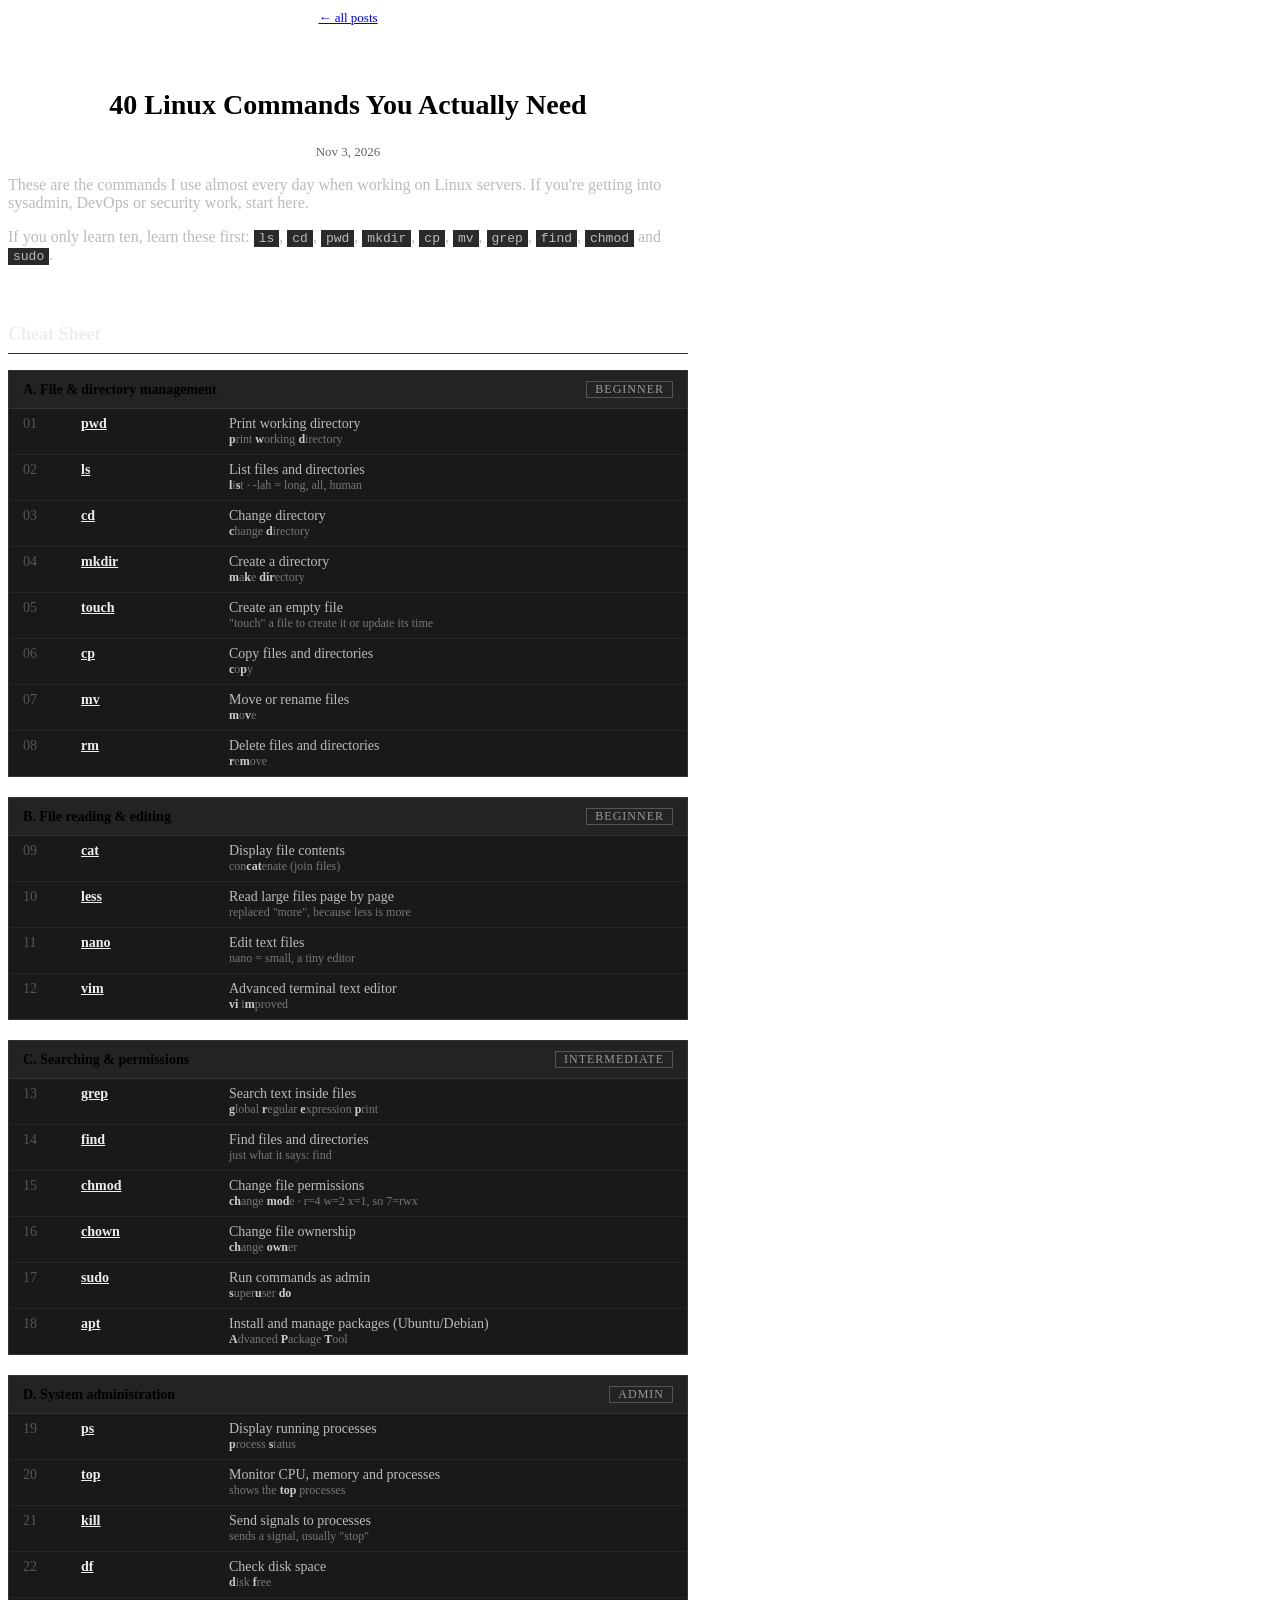
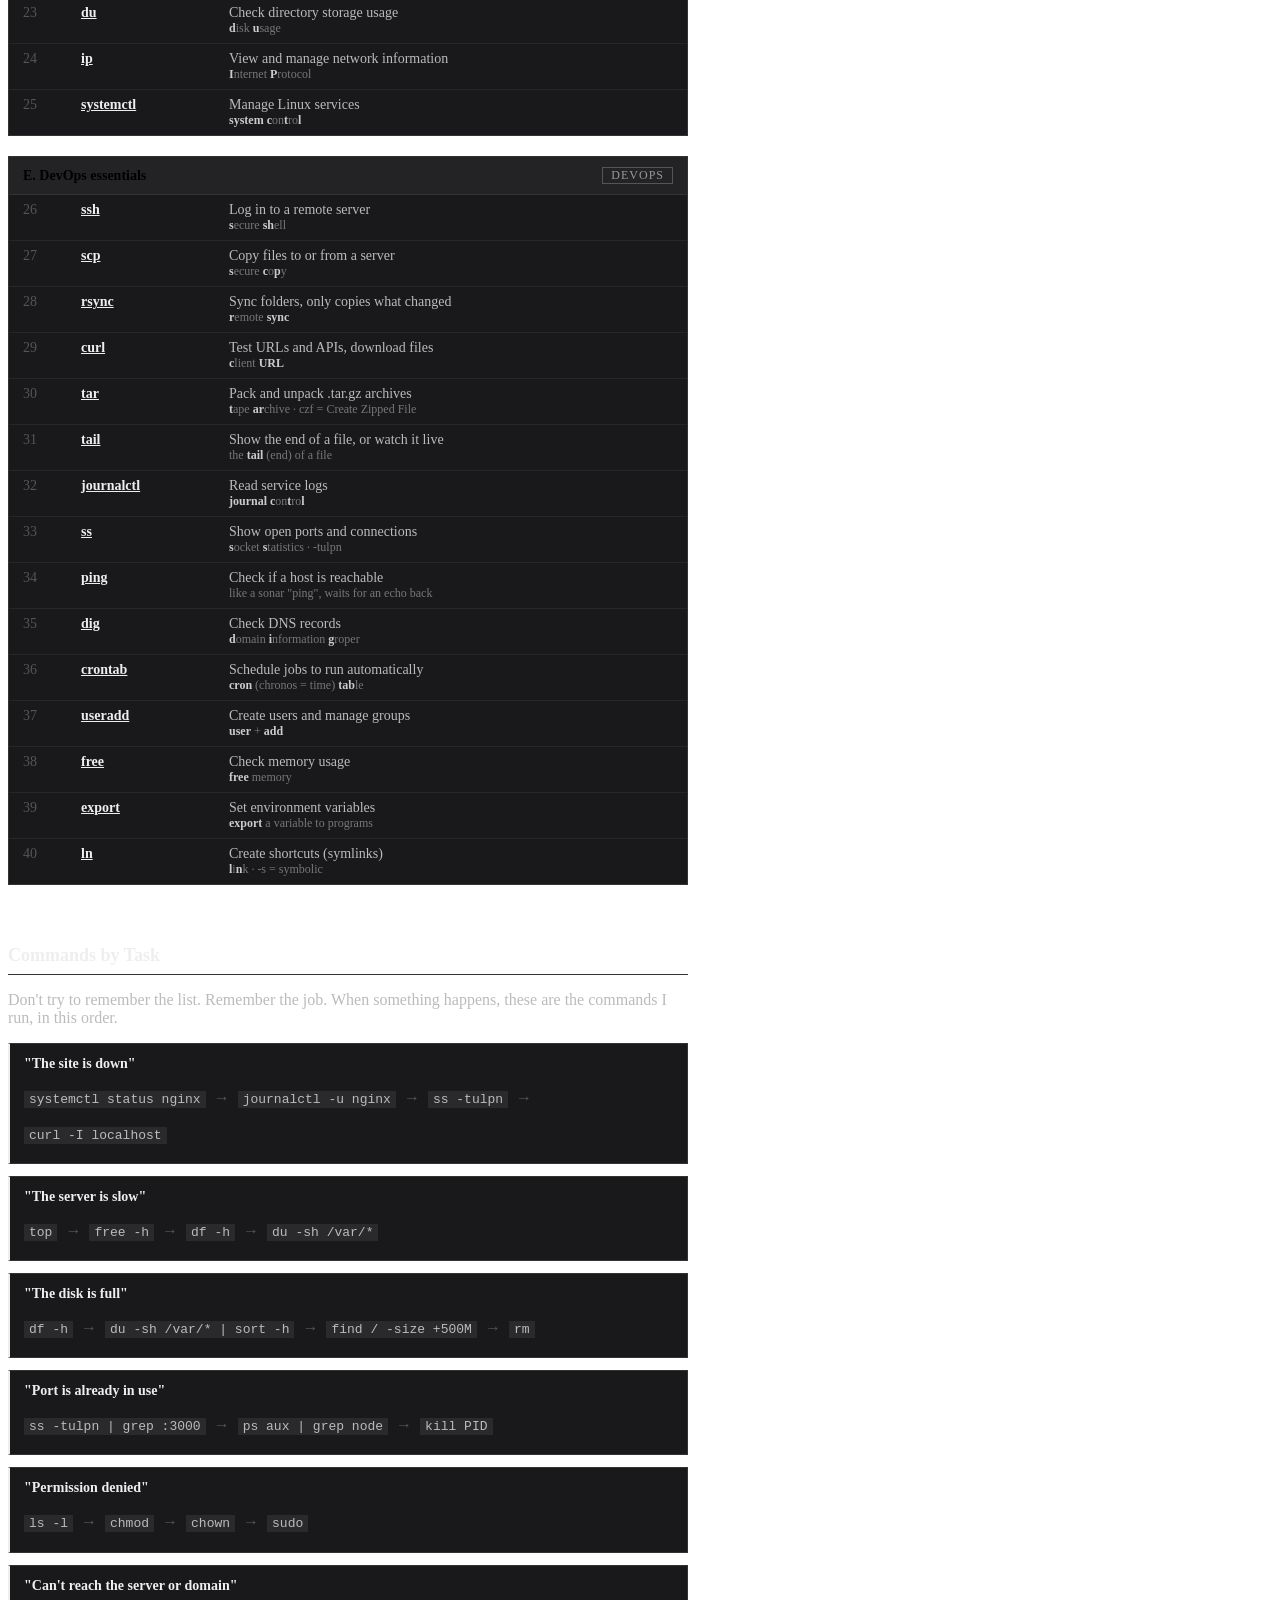
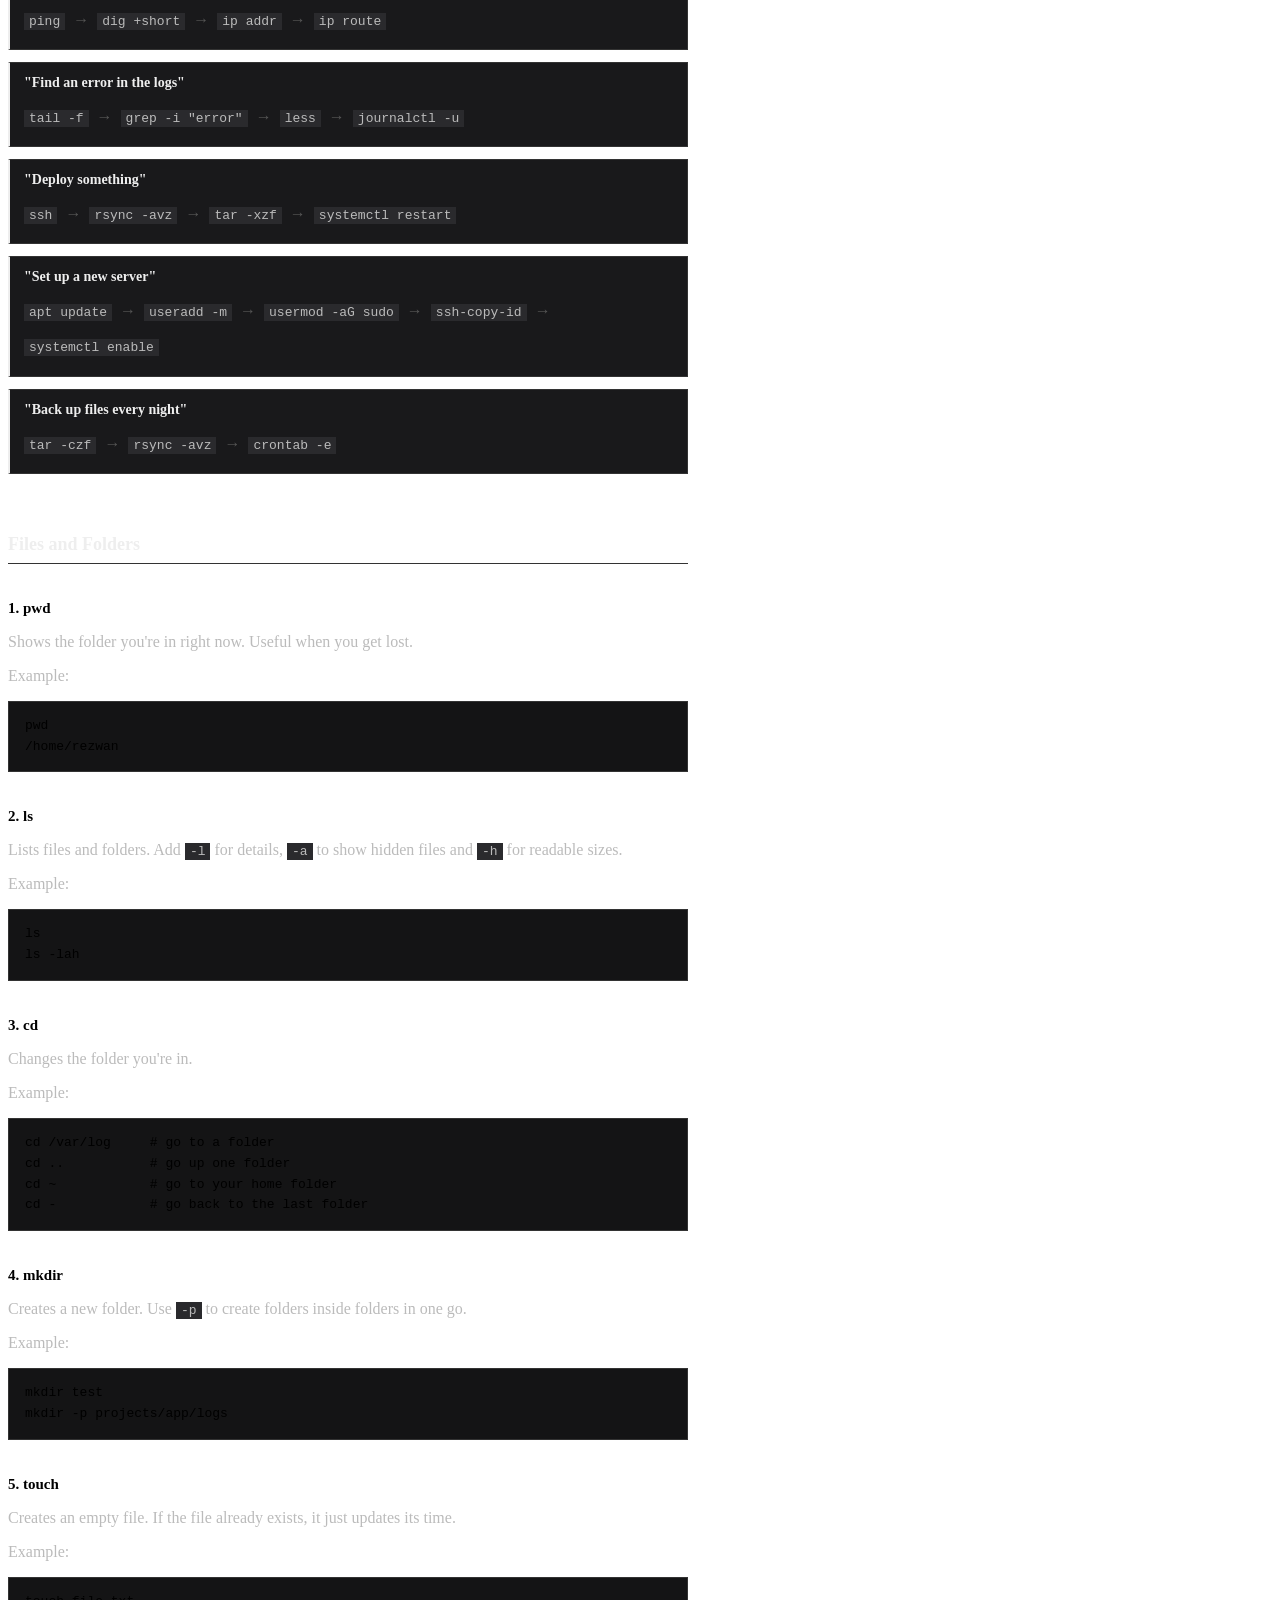
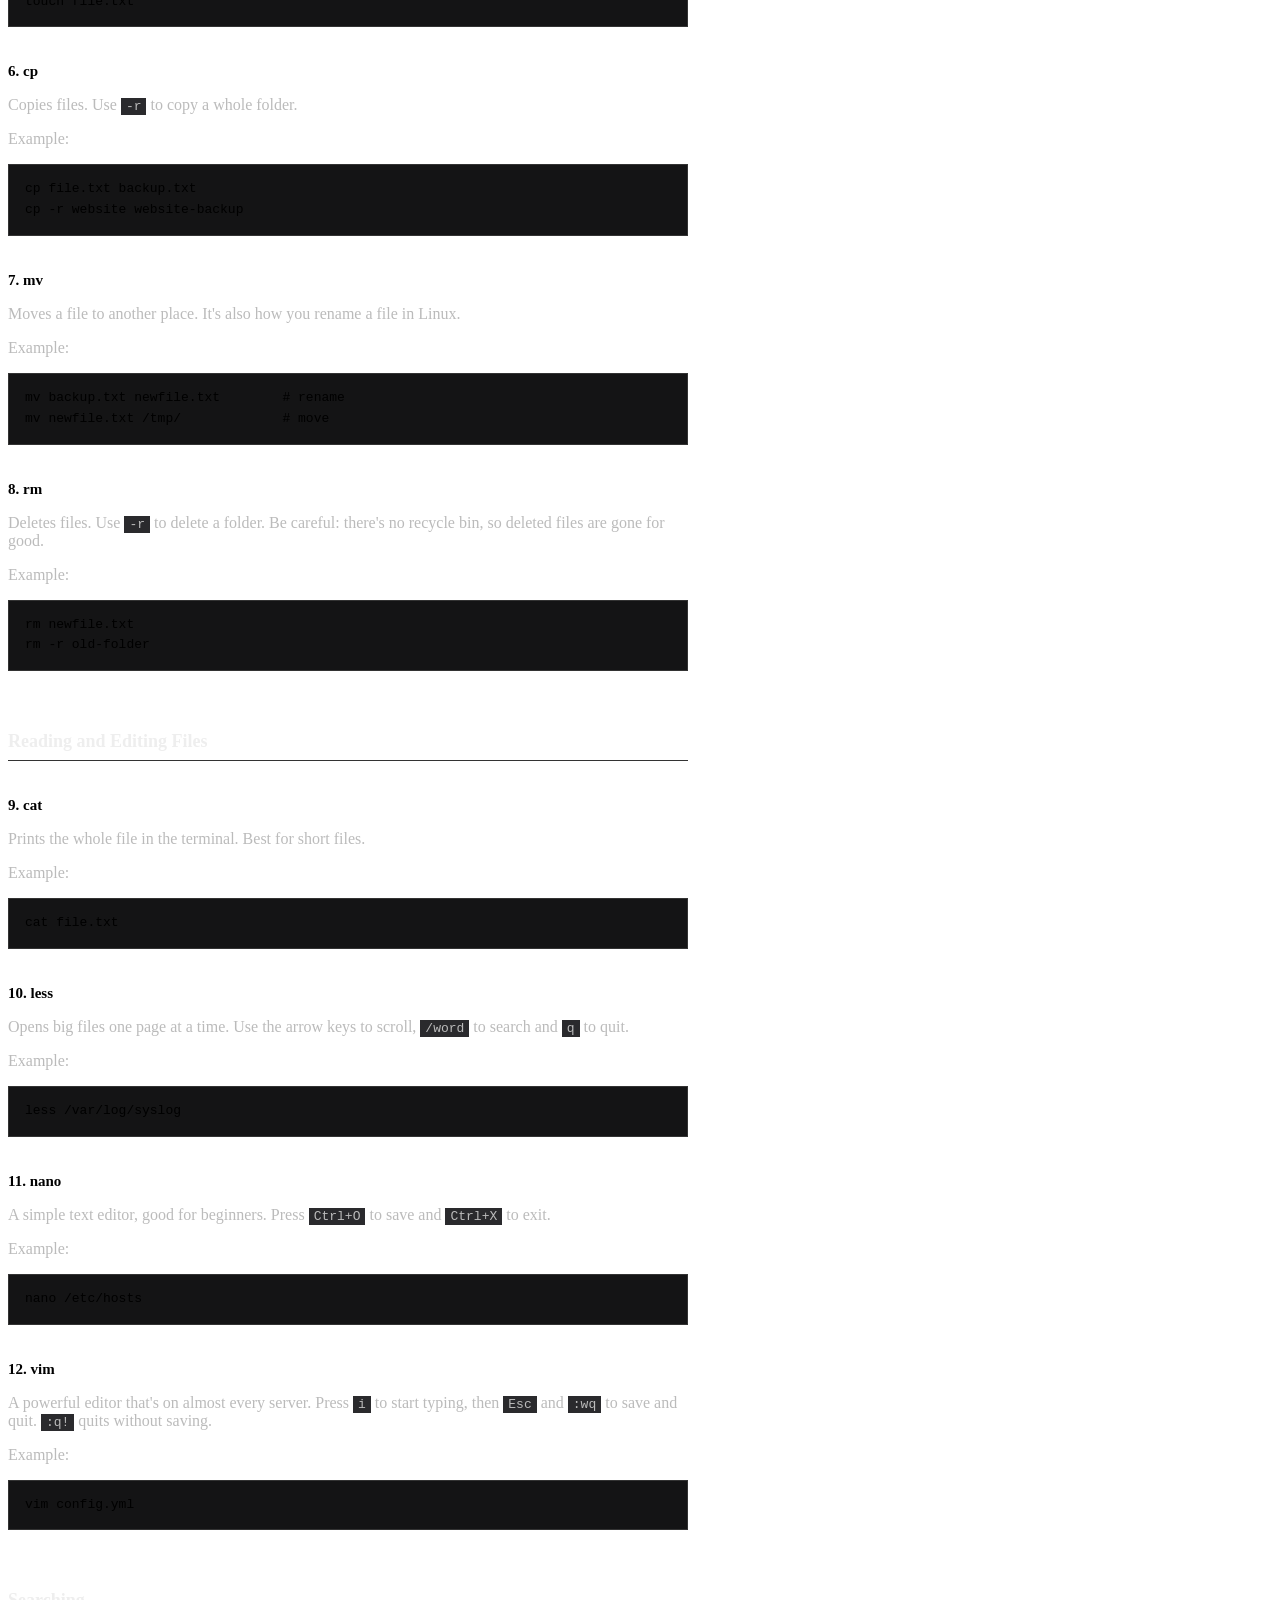
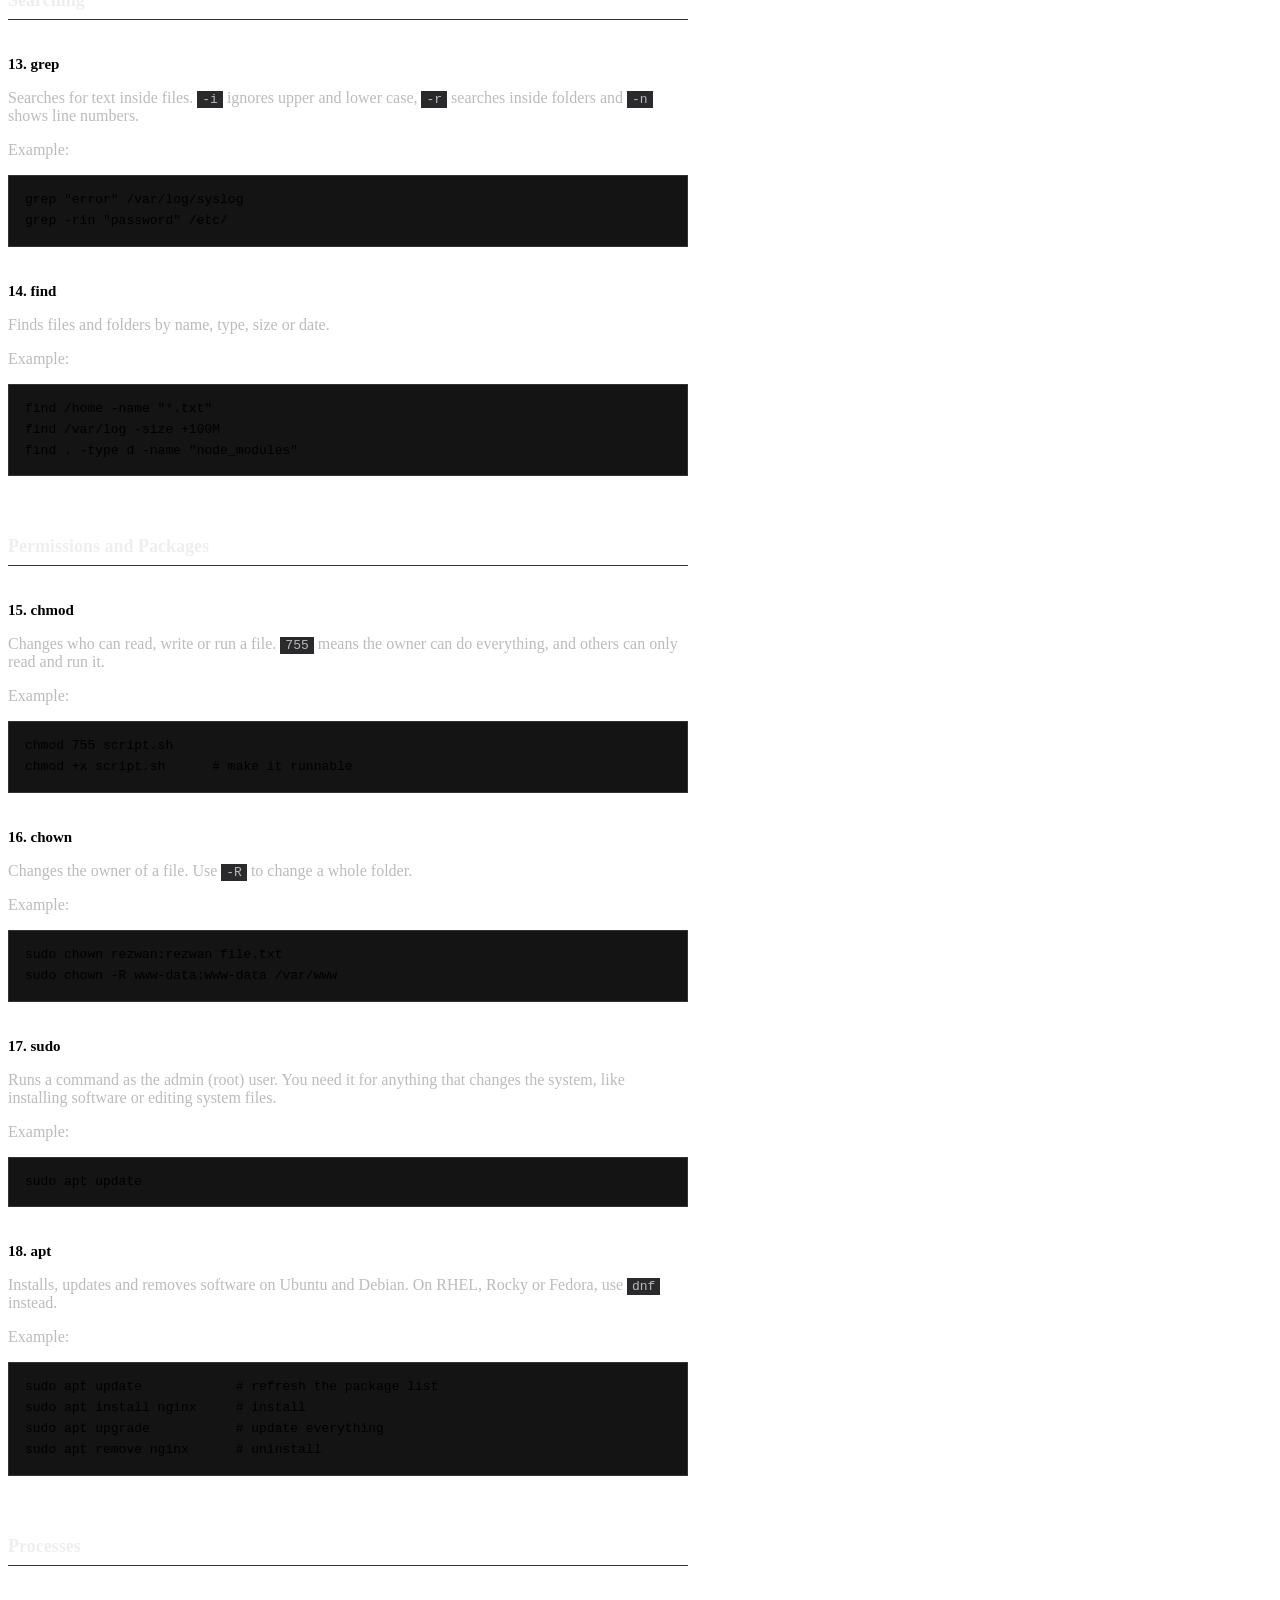
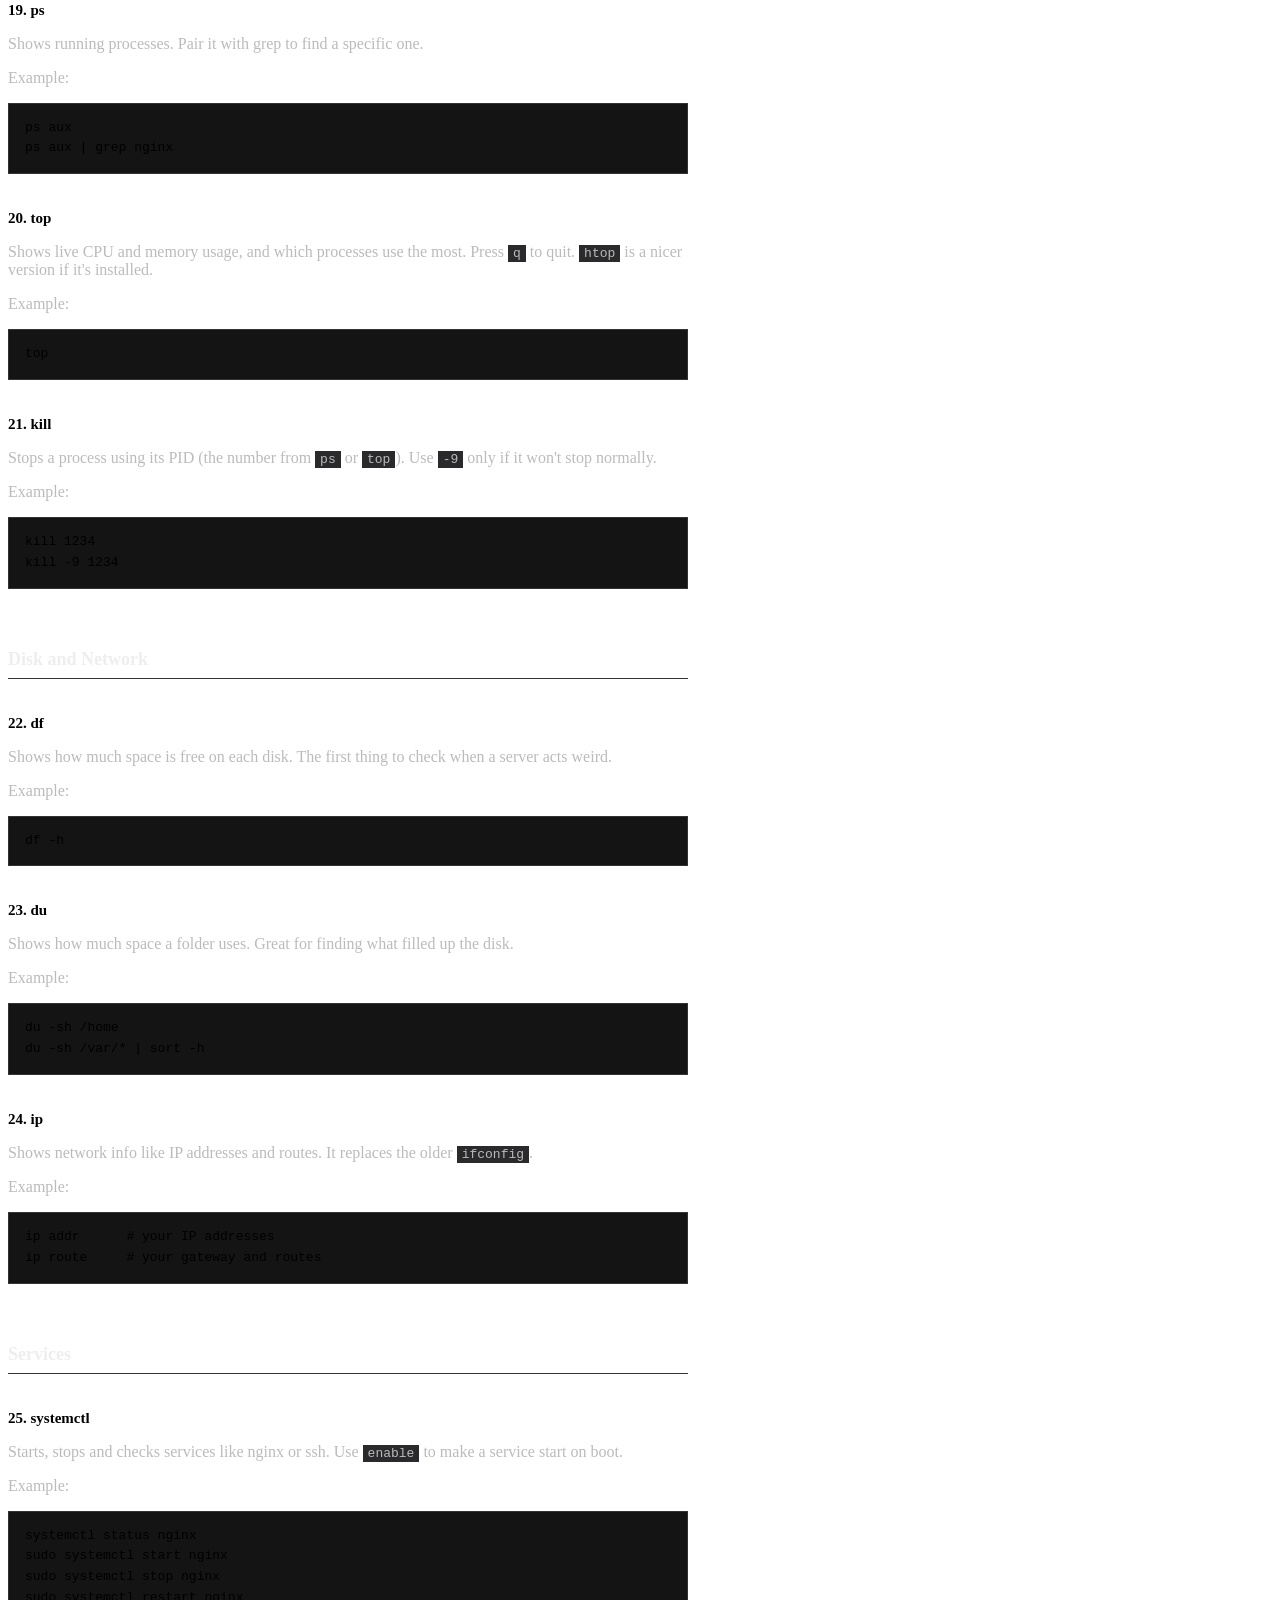
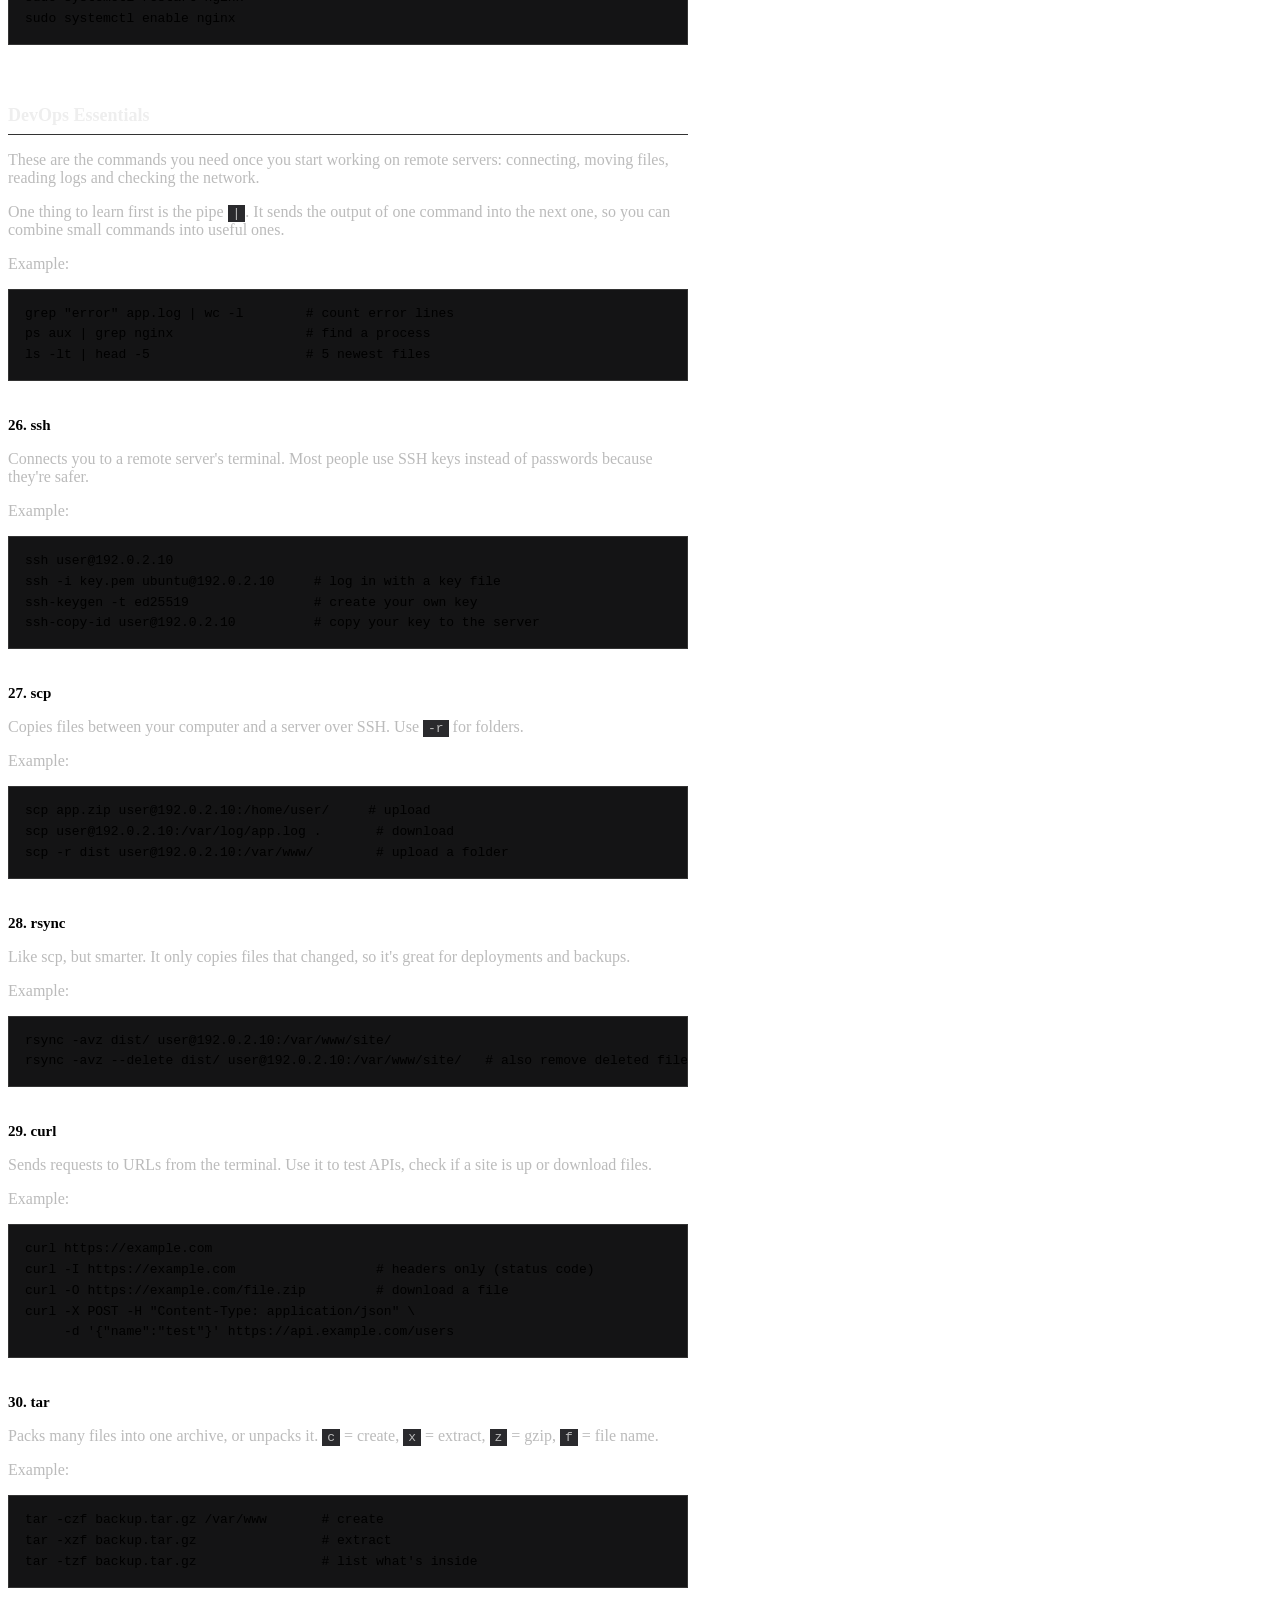
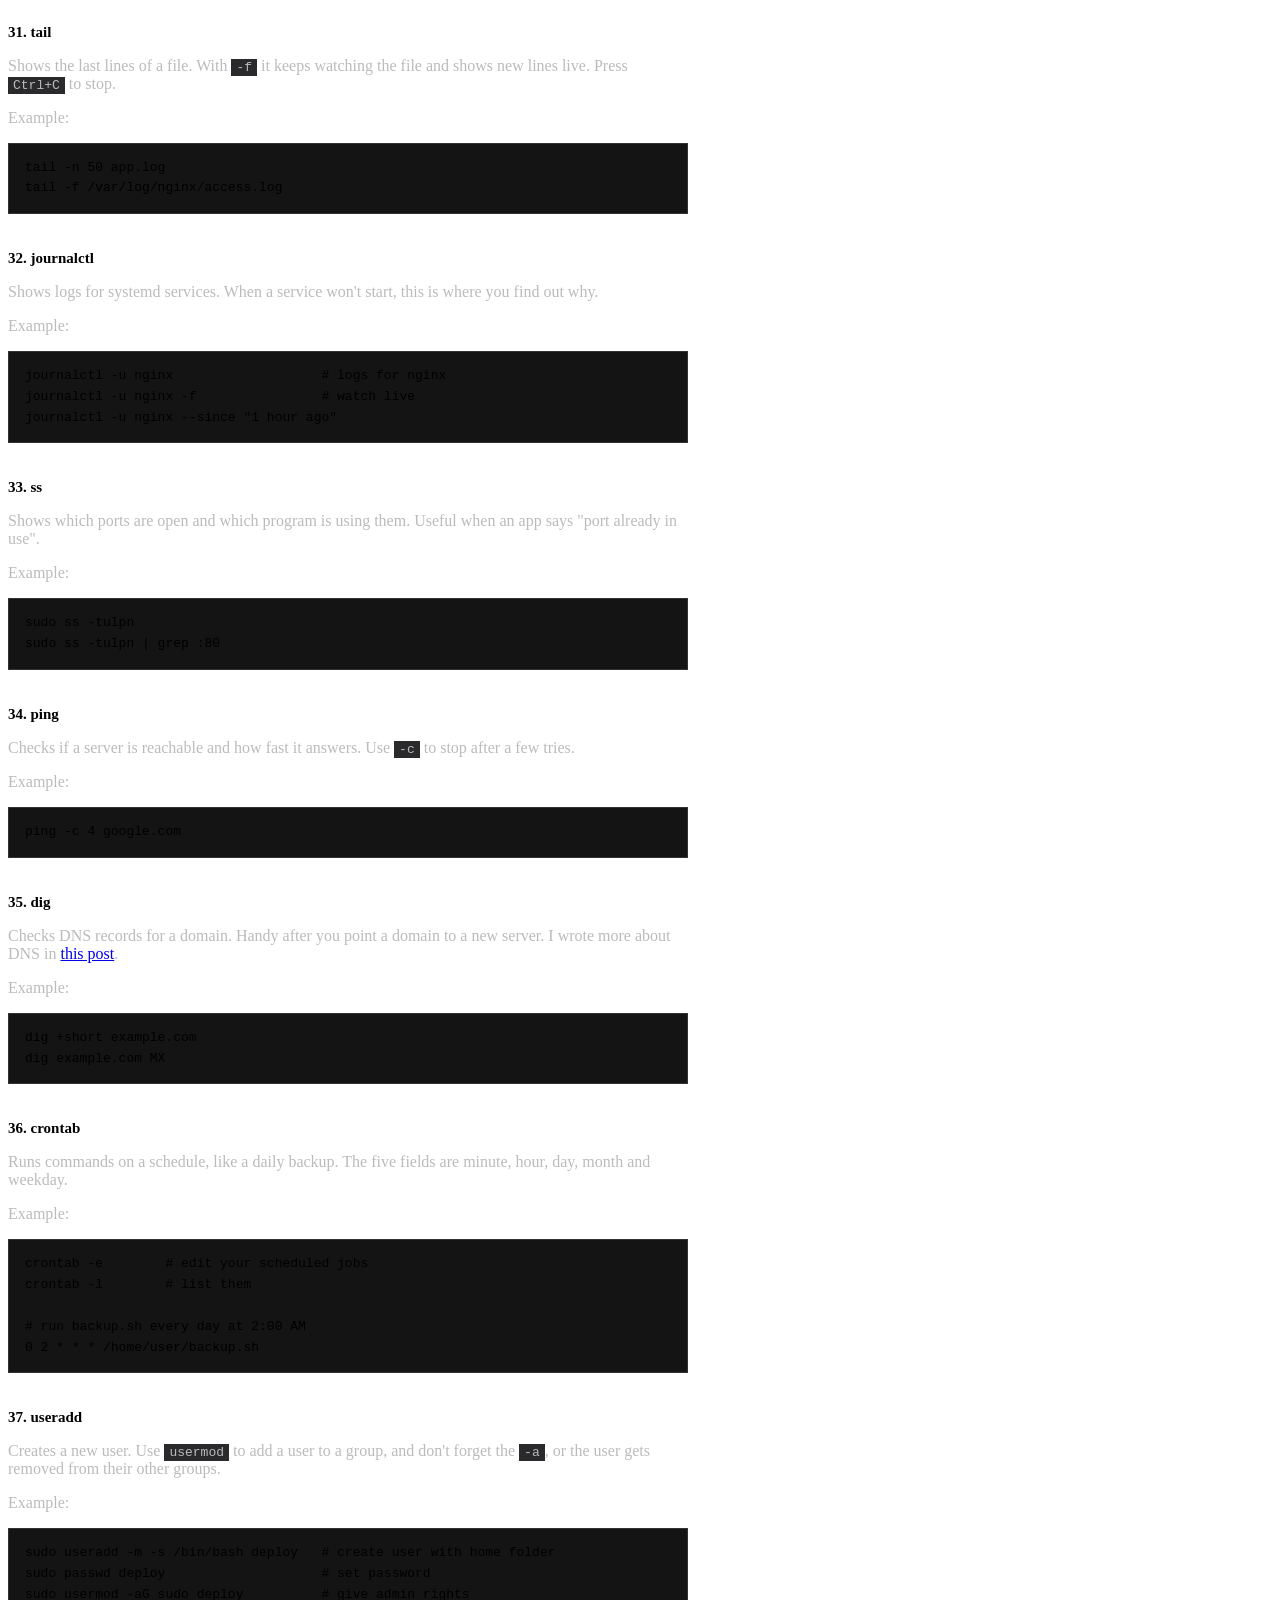
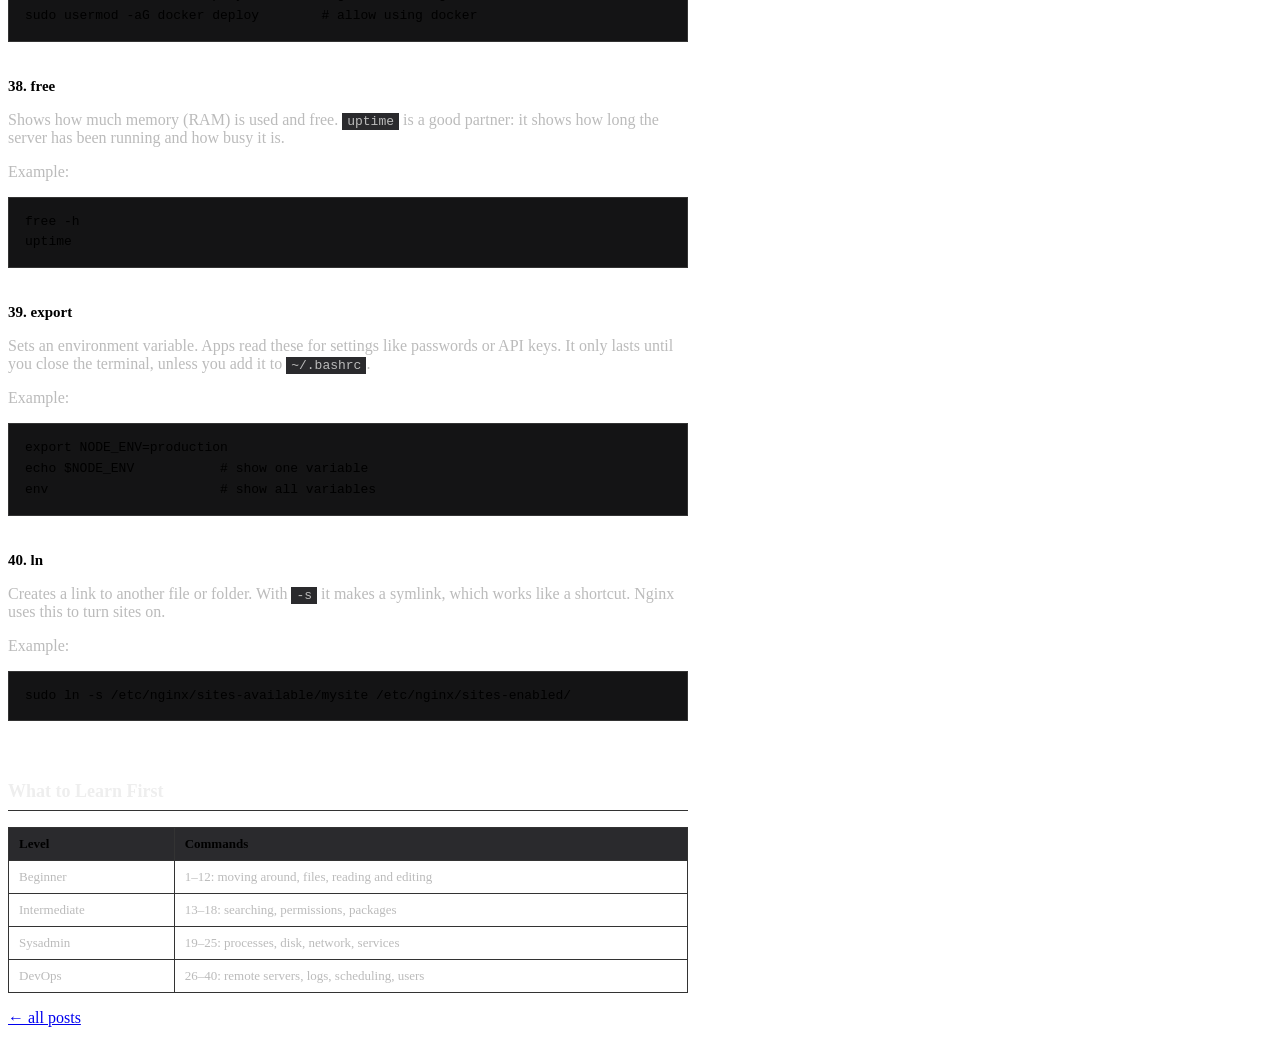
==== blog/linux-commands.html @ ea2b9a4d "Add Linux commands cheat sheet and update blog index" ====
<!doctype html>
<html lang="en">
  <head>
    <meta charset="UTF-8" />
    <meta name="viewport" content="width=device-width, initial-scale=1.0" />
    <title>40 Linux Commands You Actually Need · Rezwan Hossain</title>
    <meta
      name="description"
      content="The 40 Linux commands you need for server and DevOps work, with simple explanations and examples."
    />
    <link
      href="https://fonts.googleapis.com/css2?family=Space+Mono:wght@400;700&display=swap"
      rel="stylesheet"
    />
    <link rel="stylesheet" href="../style.css" />
    <link rel="stylesheet" href="blog.css" />
  </head>
  <body>
    <article class="container post">
      <header>
        <a class="back" href="index.html">← all posts</a>
        <h1>40 Linux Commands You Actually Need</h1>
        <p class="date">Nov 3, 2026</p>
      </header>

      <p>
        These are the commands I use almost every day when working on Linux
        servers. If you're getting into sysadmin, DevOps or security work,
        start here.
      </p>
      <p>
        If you only learn ten, learn these first: <code>ls</code>,
        <code>cd</code>, <code>pwd</code>, <code>mkdir</code>,
        <code>cp</code>, <code>mv</code>, <code>grep</code>,
        <code>find</code>, <code>chmod</code> and <code>sudo</code>.
      </p>

      <h2>Cheat Sheet</h2>
      <div class="cheatsheet">
        <div class="group">
          <div class="group-head"><span>A. File &amp; directory management</span><span class="level">beginner</span></div>
          <table>
            <tr><td class="num">01</td><td><a href="#pwd">pwd</a></td><td>Print working directory<span class="hint"><b>p</b>rint <b>w</b>orking <b>d</b>irectory</span></td></tr>
            <tr><td class="num">02</td><td><a href="#ls">ls</a></td><td>List files and directories<span class="hint"><b>l</b>i<b>s</b>t · -lah = long, all, human</span></td></tr>
            <tr><td class="num">03</td><td><a href="#cd">cd</a></td><td>Change directory<span class="hint"><b>c</b>hange <b>d</b>irectory</span></td></tr>
            <tr><td class="num">04</td><td><a href="#mkdir">mkdir</a></td><td>Create a directory<span class="hint"><b>m</b>a<b>k</b>e <b>dir</b>ectory</span></td></tr>
            <tr><td class="num">05</td><td><a href="#touch">touch</a></td><td>Create an empty file<span class="hint">"touch" a file to create it or update its time</span></td></tr>
            <tr><td class="num">06</td><td><a href="#cp">cp</a></td><td>Copy files and directories<span class="hint"><b>c</b>o<b>p</b>y</span></td></tr>
            <tr><td class="num">07</td><td><a href="#mv">mv</a></td><td>Move or rename files<span class="hint"><b>m</b>o<b>v</b>e</span></td></tr>
            <tr><td class="num">08</td><td><a href="#rm">rm</a></td><td>Delete files and directories<span class="hint"><b>r</b>e<b>m</b>ove</span></td></tr>
          </table>
        </div>
        <div class="group">
          <div class="group-head"><span>B. File reading &amp; editing</span><span class="level">beginner</span></div>
          <table>
            <tr><td class="num">09</td><td><a href="#cat">cat</a></td><td>Display file contents<span class="hint">con<b>cat</b>enate (join files)</span></td></tr>
            <tr><td class="num">10</td><td><a href="#less">less</a></td><td>Read large files page by page<span class="hint">replaced "more", because less is more</span></td></tr>
            <tr><td class="num">11</td><td><a href="#nano">nano</a></td><td>Edit text files<span class="hint">nano = small, a tiny editor</span></td></tr>
            <tr><td class="num">12</td><td><a href="#vim">vim</a></td><td>Advanced terminal text editor<span class="hint"><b>vi</b> i<b>m</b>proved</span></td></tr>
          </table>
        </div>
        <div class="group">
          <div class="group-head"><span>C. Searching &amp; permissions</span><span class="level">intermediate</span></div>
          <table>
            <tr><td class="num">13</td><td><a href="#grep">grep</a></td><td>Search text inside files<span class="hint"><b>g</b>lobal <b>r</b>egular <b>e</b>xpression <b>p</b>rint</span></td></tr>
            <tr><td class="num">14</td><td><a href="#find">find</a></td><td>Find files and directories<span class="hint">just what it says: find</span></td></tr>
            <tr><td class="num">15</td><td><a href="#chmod">chmod</a></td><td>Change file permissions<span class="hint"><b>ch</b>ange <b>mod</b>e · r=4 w=2 x=1, so 7=rwx</span></td></tr>
            <tr><td class="num">16</td><td><a href="#chown">chown</a></td><td>Change file ownership<span class="hint"><b>ch</b>ange <b>own</b>er</span></td></tr>
            <tr><td class="num">17</td><td><a href="#sudo">sudo</a></td><td>Run commands as admin<span class="hint"><b>s</b>uper<b>u</b>ser <b>do</b></span></td></tr>
            <tr><td class="num">18</td><td><a href="#apt">apt</a></td><td>Install and manage packages (Ubuntu/Debian)<span class="hint"><b>A</b>dvanced <b>P</b>ackage <b>T</b>ool</span></td></tr>
          </table>
        </div>
        <div class="group">
          <div class="group-head"><span>D. System administration</span><span class="level">admin</span></div>
          <table>
            <tr><td class="num">19</td><td><a href="#ps">ps</a></td><td>Display running processes<span class="hint"><b>p</b>rocess <b>s</b>tatus</span></td></tr>
            <tr><td class="num">20</td><td><a href="#top">top</a></td><td>Monitor CPU, memory and processes<span class="hint">shows the <b>top</b> processes</span></td></tr>
            <tr><td class="num">21</td><td><a href="#kill">kill</a></td><td>Send signals to processes<span class="hint">sends a signal, usually "stop"</span></td></tr>
            <tr><td class="num">22</td><td><a href="#df">df</a></td><td>Check disk space<span class="hint"><b>d</b>isk <b>f</b>ree</span></td></tr>
            <tr><td class="num">23</td><td><a href="#du">du</a></td><td>Check directory storage usage<span class="hint"><b>d</b>isk <b>u</b>sage</span></td></tr>
            <tr><td class="num">24</td><td><a href="#ip">ip</a></td><td>View and manage network information<span class="hint"><b>I</b>nternet <b>P</b>rotocol</span></td></tr>
            <tr><td class="num">25</td><td><a href="#systemctl">systemctl</a></td><td>Manage Linux services<span class="hint"><b>system</b> <b>c</b>on<b>t</b>ro<b>l</b></span></td></tr>
          </table>
        </div>
        <div class="group">
          <div class="group-head"><span>E. DevOps essentials</span><span class="level">devops</span></div>
          <table>
            <tr><td class="num">26</td><td><a href="#ssh">ssh</a></td><td>Log in to a remote server<span class="hint"><b>s</b>ecure <b>sh</b>ell</span></td></tr>
            <tr><td class="num">27</td><td><a href="#scp">scp</a></td><td>Copy files to or from a server<span class="hint"><b>s</b>ecure <b>c</b>o<b>p</b>y</span></td></tr>
            <tr><td class="num">28</td><td><a href="#rsync">rsync</a></td><td>Sync folders, only copies what changed<span class="hint"><b>r</b>emote <b>sync</b></span></td></tr>
            <tr><td class="num">29</td><td><a href="#curl">curl</a></td><td>Test URLs and APIs, download files<span class="hint"><b>c</b>lient <b>URL</b></span></td></tr>
            <tr><td class="num">30</td><td><a href="#tar">tar</a></td><td>Pack and unpack .tar.gz archives<span class="hint"><b>t</b>ape <b>ar</b>chive · czf = Create Zipped File</span></td></tr>
            <tr><td class="num">31</td><td><a href="#tail">tail</a></td><td>Show the end of a file, or watch it live<span class="hint">the <b>tail</b> (end) of a file</span></td></tr>
            <tr><td class="num">32</td><td><a href="#journalctl">journalctl</a></td><td>Read service logs<span class="hint"><b>journal</b> <b>c</b>on<b>t</b>ro<b>l</b></span></td></tr>
            <tr><td class="num">33</td><td><a href="#ss">ss</a></td><td>Show open ports and connections<span class="hint"><b>s</b>ocket <b>s</b>tatistics · -tulpn</span></td></tr>
            <tr><td class="num">34</td><td><a href="#ping">ping</a></td><td>Check if a host is reachable<span class="hint">like a sonar "ping", waits for an echo back</span></td></tr>
            <tr><td class="num">35</td><td><a href="#dig">dig</a></td><td>Check DNS records<span class="hint"><b>d</b>omain <b>i</b>nformation <b>g</b>roper</span></td></tr>
            <tr><td class="num">36</td><td><a href="#crontab">crontab</a></td><td>Schedule jobs to run automatically<span class="hint"><b>cron</b> (chronos = time) <b>tab</b>le</span></td></tr>
            <tr><td class="num">37</td><td><a href="#useradd">useradd</a></td><td>Create users and manage groups<span class="hint"><b>user</b> + <b>add</b></span></td></tr>
            <tr><td class="num">38</td><td><a href="#free">free</a></td><td>Check memory usage<span class="hint"><b>free</b> memory</span></td></tr>
            <tr><td class="num">39</td><td><a href="#export">export</a></td><td>Set environment variables<span class="hint"><b>export</b> a variable to programs</span></td></tr>
            <tr><td class="num">40</td><td><a href="#ln">ln</a></td><td>Create shortcuts (symlinks)<span class="hint"><b>l</b>i<b>n</b>k · -s = symbolic</span></td></tr>
          </table>
        </div>
      </div>

      <h2>Commands by Task</h2>
      <p>
        Don't try to remember the list. Remember the job. When something
        happens, these are the commands I run, in this order.
      </p>
      <div class="tasks">
        <div class="task">
          <p class="task-title">"The site is down"</p>
          <p class="task-cmds"><code>systemctl status nginx</code> <span>→</span> <code>journalctl -u nginx</code> <span>→</span> <code>ss -tulpn</code> <span>→</span> <code>curl -I localhost</code></p>
        </div>
        <div class="task">
          <p class="task-title">"The server is slow"</p>
          <p class="task-cmds"><code>top</code> <span>→</span> <code>free -h</code> <span>→</span> <code>df -h</code> <span>→</span> <code>du -sh /var/*</code></p>
        </div>
        <div class="task">
          <p class="task-title">"The disk is full"</p>
          <p class="task-cmds"><code>df -h</code> <span>→</span> <code>du -sh /var/* | sort -h</code> <span>→</span> <code>find / -size +500M</code> <span>→</span> <code>rm</code></p>
        </div>
        <div class="task">
          <p class="task-title">"Port is already in use"</p>
          <p class="task-cmds"><code>ss -tulpn | grep :3000</code> <span>→</span> <code>ps aux | grep node</code> <span>→</span> <code>kill PID</code></p>
        </div>
        <div class="task">
          <p class="task-title">"Permission denied"</p>
          <p class="task-cmds"><code>ls -l</code> <span>→</span> <code>chmod</code> <span>→</span> <code>chown</code> <span>→</span> <code>sudo</code></p>
        </div>
        <div class="task">
          <p class="task-title">"Can't reach the server or domain"</p>
          <p class="task-cmds"><code>ping</code> <span>→</span> <code>dig +short</code> <span>→</span> <code>ip addr</code> <span>→</span> <code>ip route</code></p>
        </div>
        <div class="task">
          <p class="task-title">"Find an error in the logs"</p>
          <p class="task-cmds"><code>tail -f</code> <span>→</span> <code>grep -i "error"</code> <span>→</span> <code>less</code> <span>→</span> <code>journalctl -u</code></p>
        </div>
        <div class="task">
          <p class="task-title">"Deploy something"</p>
          <p class="task-cmds"><code>ssh</code> <span>→</span> <code>rsync -avz</code> <span>→</span> <code>tar -xzf</code> <span>→</span> <code>systemctl restart</code></p>
        </div>
        <div class="task">
          <p class="task-title">"Set up a new server"</p>
          <p class="task-cmds"><code>apt update</code> <span>→</span> <code>useradd -m</code> <span>→</span> <code>usermod -aG sudo</code> <span>→</span> <code>ssh-copy-id</code> <span>→</span> <code>systemctl enable</code></p>
        </div>
        <div class="task">
          <p class="task-title">"Back up files every night"</p>
          <p class="task-cmds"><code>tar -czf</code> <span>→</span> <code>rsync -avz</code> <span>→</span> <code>crontab -e</code></p>
        </div>
      </div>

      <h2>Files and Folders</h2>

      <h3 id="pwd">1. pwd</h3>
      <p>Shows the folder you're in right now. Useful when you get lost.</p>
      <p>Example:</p>
      <pre><code>pwd
/home/rezwan</code></pre>

      <h3 id="ls">2. ls</h3>
      <p>
        Lists files and folders. Add <code>-l</code> for details,
        <code>-a</code> to show hidden files and <code>-h</code> for
        readable sizes.
      </p>
      <p>Example:</p>
      <pre><code>ls
ls -lah</code></pre>

      <h3 id="cd">3. cd</h3>
      <p>Changes the folder you're in.</p>
      <p>Example:</p>
      <pre><code>cd /var/log     # go to a folder
cd ..           # go up one folder
cd ~            # go to your home folder
cd -            # go back to the last folder</code></pre>

      <h3 id="mkdir">4. mkdir</h3>
      <p>Creates a new folder. Use <code>-p</code> to create folders inside folders in one go.</p>
      <p>Example:</p>
      <pre><code>mkdir test
mkdir -p projects/app/logs</code></pre>

      <h3 id="touch">5. touch</h3>
      <p>Creates an empty file. If the file already exists, it just updates its time.</p>
      <p>Example:</p>
      <pre><code>touch file.txt</code></pre>

      <h3 id="cp">6. cp</h3>
      <p>Copies files. Use <code>-r</code> to copy a whole folder.</p>
      <p>Example:</p>
      <pre><code>cp file.txt backup.txt
cp -r website website-backup</code></pre>

      <h3 id="mv">7. mv</h3>
      <p>Moves a file to another place. It's also how you rename a file in Linux.</p>
      <p>Example:</p>
      <pre><code>mv backup.txt newfile.txt        # rename
mv newfile.txt /tmp/             # move</code></pre>

      <h3 id="rm">8. rm</h3>
      <p>
        Deletes files. Use <code>-r</code> to delete a folder. Be careful:
        there's no recycle bin, so deleted files are gone for good.
      </p>
      <p>Example:</p>
      <pre><code>rm newfile.txt
rm -r old-folder</code></pre>

      <h2>Reading and Editing Files</h2>

      <h3 id="cat">9. cat</h3>
      <p>Prints the whole file in the terminal. Best for short files.</p>
      <p>Example:</p>
      <pre><code>cat file.txt</code></pre>

      <h3 id="less">10. less</h3>
      <p>
        Opens big files one page at a time. Use the arrow keys to scroll,
        <code>/word</code> to search and <code>q</code> to quit.
      </p>
      <p>Example:</p>
      <pre><code>less /var/log/syslog</code></pre>

      <h3 id="nano">11. nano</h3>
      <p>
        A simple text editor, good for beginners. Press
        <code>Ctrl+O</code> to save and <code>Ctrl+X</code> to exit.
      </p>
      <p>Example:</p>
      <pre><code>nano /etc/hosts</code></pre>

      <h3 id="vim">12. vim</h3>
      <p>
        A powerful editor that's on almost every server. Press
        <code>i</code> to start typing, then <code>Esc</code> and
        <code>:wq</code> to save and quit. <code>:q!</code> quits without
        saving.
      </p>
      <p>Example:</p>
      <pre><code>vim config.yml</code></pre>

      <h2>Searching</h2>

      <h3 id="grep">13. grep</h3>
      <p>
        Searches for text inside files. <code>-i</code> ignores upper and
        lower case, <code>-r</code> searches inside folders and
        <code>-n</code> shows line numbers.
      </p>
      <p>Example:</p>
      <pre><code>grep "error" /var/log/syslog
grep -rin "password" /etc/</code></pre>

      <h3 id="find">14. find</h3>
      <p>Finds files and folders by name, type, size or date.</p>
      <p>Example:</p>
      <pre><code>find /home -name "*.txt"
find /var/log -size +100M
find . -type d -name "node_modules"</code></pre>

      <h2>Permissions and Packages</h2>

      <h3 id="chmod">15. chmod</h3>
      <p>
        Changes who can read, write or run a file. <code>755</code> means the
        owner can do everything, and others can only read and run it.
      </p>
      <p>Example:</p>
      <pre><code>chmod 755 script.sh
chmod +x script.sh      # make it runnable</code></pre>

      <h3 id="chown">16. chown</h3>
      <p>Changes the owner of a file. Use <code>-R</code> to change a whole folder.</p>
      <p>Example:</p>
      <pre><code>sudo chown rezwan:rezwan file.txt
sudo chown -R www-data:www-data /var/www</code></pre>

      <h3 id="sudo">17. sudo</h3>
      <p>
        Runs a command as the admin (root) user. You need it for anything
        that changes the system, like installing software or editing system
        files.
      </p>
      <p>Example:</p>
      <pre><code>sudo apt update</code></pre>

      <h3 id="apt">18. apt</h3>
      <p>
        Installs, updates and removes software on Ubuntu and Debian. On
        RHEL, Rocky or Fedora, use <code>dnf</code> instead.
      </p>
      <p>Example:</p>
      <pre><code>sudo apt update            # refresh the package list
sudo apt install nginx     # install
sudo apt upgrade           # update everything
sudo apt remove nginx      # uninstall</code></pre>

      <h2>Processes</h2>

      <h3 id="ps">19. ps</h3>
      <p>Shows running processes. Pair it with grep to find a specific one.</p>
      <p>Example:</p>
      <pre><code>ps aux
ps aux | grep nginx</code></pre>

      <h3 id="top">20. top</h3>
      <p>
        Shows live CPU and memory usage, and which processes use the most.
        Press <code>q</code> to quit. <code>htop</code> is a nicer version
        if it's installed.
      </p>
      <p>Example:</p>
      <pre><code>top</code></pre>

      <h3 id="kill">21. kill</h3>
      <p>
        Stops a process using its PID (the number from <code>ps</code> or
        <code>top</code>). Use <code>-9</code> only if it won't stop normally.
      </p>
      <p>Example:</p>
      <pre><code>kill 1234
kill -9 1234</code></pre>

      <h2>Disk and Network</h2>

      <h3 id="df">22. df</h3>
      <p>Shows how much space is free on each disk. The first thing to check when a server acts weird.</p>
      <p>Example:</p>
      <pre><code>df -h</code></pre>

      <h3 id="du">23. du</h3>
      <p>Shows how much space a folder uses. Great for finding what filled up the disk.</p>
      <p>Example:</p>
      <pre><code>du -sh /home
du -sh /var/* | sort -h</code></pre>

      <h3 id="ip">24. ip</h3>
      <p>Shows network info like IP addresses and routes. It replaces the older <code>ifconfig</code>.</p>
      <p>Example:</p>
      <pre><code>ip addr      # your IP addresses
ip route     # your gateway and routes</code></pre>

      <h2>Services</h2>

      <h3 id="systemctl">25. systemctl</h3>
      <p>
        Starts, stops and checks services like nginx or ssh. Use
        <code>enable</code> to make a service start on boot.
      </p>
      <p>Example:</p>
      <pre><code>systemctl status nginx
sudo systemctl start nginx
sudo systemctl stop nginx
sudo systemctl restart nginx
sudo systemctl enable nginx</code></pre>

      <h2>DevOps Essentials</h2>
      <p>
        These are the commands you need once you start working on remote
        servers: connecting, moving files, reading logs and checking the
        network.
      </p>
      <p>
        One thing to learn first is the pipe <code>|</code>. It sends the
        output of one command into the next one, so you can combine small
        commands into useful ones.
      </p>
      <p>Example:</p>
      <pre><code>grep "error" app.log | wc -l        # count error lines
ps aux | grep nginx                 # find a process
ls -lt | head -5                    # 5 newest files</code></pre>

      <h3 id="ssh">26. ssh</h3>
      <p>
        Connects you to a remote server's terminal. Most people use SSH keys
        instead of passwords because they're safer.
      </p>
      <p>Example:</p>
      <pre><code>ssh user@192.0.2.10
ssh -i key.pem ubuntu@192.0.2.10     # log in with a key file
ssh-keygen -t ed25519                # create your own key
ssh-copy-id user@192.0.2.10          # copy your key to the server</code></pre>

      <h3 id="scp">27. scp</h3>
      <p>Copies files between your computer and a server over SSH. Use <code>-r</code> for folders.</p>
      <p>Example:</p>
      <pre><code>scp app.zip user@192.0.2.10:/home/user/     # upload
scp user@192.0.2.10:/var/log/app.log .       # download
scp -r dist user@192.0.2.10:/var/www/        # upload a folder</code></pre>

      <h3 id="rsync">28. rsync</h3>
      <p>
        Like scp, but smarter. It only copies files that changed, so it's
        great for deployments and backups.
      </p>
      <p>Example:</p>
      <pre><code>rsync -avz dist/ user@192.0.2.10:/var/www/site/
rsync -avz --delete dist/ user@192.0.2.10:/var/www/site/   # also remove deleted files</code></pre>

      <h3 id="curl">29. curl</h3>
      <p>
        Sends requests to URLs from the terminal. Use it to test APIs, check
        if a site is up or download files.
      </p>
      <p>Example:</p>
      <pre><code>curl https://example.com
curl -I https://example.com                  # headers only (status code)
curl -O https://example.com/file.zip         # download a file
curl -X POST -H "Content-Type: application/json" \
     -d '{"name":"test"}' https://api.example.com/users</code></pre>

      <h3 id="tar">30. tar</h3>
      <p>
        Packs many files into one archive, or unpacks it. <code>c</code> =
        create, <code>x</code> = extract, <code>z</code> = gzip,
        <code>f</code> = file name.
      </p>
      <p>Example:</p>
      <pre><code>tar -czf backup.tar.gz /var/www       # create
tar -xzf backup.tar.gz                # extract
tar -tzf backup.tar.gz                # list what's inside</code></pre>

      <h3 id="tail">31. tail</h3>
      <p>
        Shows the last lines of a file. With <code>-f</code> it keeps
        watching the file and shows new lines live. Press
        <code>Ctrl+C</code> to stop.
      </p>
      <p>Example:</p>
      <pre><code>tail -n 50 app.log
tail -f /var/log/nginx/access.log</code></pre>

      <h3 id="journalctl">32. journalctl</h3>
      <p>
        Shows logs for systemd services. When a service won't start, this is
        where you find out why.
      </p>
      <p>Example:</p>
      <pre><code>journalctl -u nginx                   # logs for nginx
journalctl -u nginx -f                # watch live
journalctl -u nginx --since "1 hour ago"</code></pre>

      <h3 id="ss">33. ss</h3>
      <p>
        Shows which ports are open and which program is using them. Useful
        when an app says "port already in use".
      </p>
      <p>Example:</p>
      <pre><code>sudo ss -tulpn
sudo ss -tulpn | grep :80</code></pre>

      <h3 id="ping">34. ping</h3>
      <p>Checks if a server is reachable and how fast it answers. Use <code>-c</code> to stop after a few tries.</p>
      <p>Example:</p>
      <pre><code>ping -c 4 google.com</code></pre>

      <h3 id="dig">35. dig</h3>
      <p>
        Checks DNS records for a domain. Handy after you point a domain to a
        new server. I wrote more about DNS in
        <a href="dns-interview-questions.html">this post</a>.
      </p>
      <p>Example:</p>
      <pre><code>dig +short example.com
dig example.com MX</code></pre>

      <h3 id="crontab">36. crontab</h3>
      <p>
        Runs commands on a schedule, like a daily backup. The five fields
        are minute, hour, day, month and weekday.
      </p>
      <p>Example:</p>
      <pre><code>crontab -e        # edit your scheduled jobs
crontab -l        # list them

# run backup.sh every day at 2:00 AM
0 2 * * * /home/user/backup.sh</code></pre>

      <h3 id="useradd">37. useradd</h3>
      <p>
        Creates a new user. Use <code>usermod</code> to add a user to a group,
        and don't forget the <code>-a</code>, or the user gets removed from
        their other groups.
      </p>
      <p>Example:</p>
      <pre><code>sudo useradd -m -s /bin/bash deploy   # create user with home folder
sudo passwd deploy                    # set password
sudo usermod -aG sudo deploy          # give admin rights
sudo usermod -aG docker deploy        # allow using docker</code></pre>

      <h3 id="free">38. free</h3>
      <p>
        Shows how much memory (RAM) is used and free. <code>uptime</code> is
        a good partner: it shows how long the server has been running and
        how busy it is.
      </p>
      <p>Example:</p>
      <pre><code>free -h
uptime</code></pre>

      <h3 id="export">39. export</h3>
      <p>
        Sets an environment variable. Apps read these for settings like
        passwords or API keys. It only lasts until you close the terminal,
        unless you add it to <code>~/.bashrc</code>.
      </p>
      <p>Example:</p>
      <pre><code>export NODE_ENV=production
echo $NODE_ENV           # show one variable
env                      # show all variables</code></pre>

      <h3 id="ln">40. ln</h3>
      <p>
        Creates a link to another file or folder. With <code>-s</code> it
        makes a symlink, which works like a shortcut. Nginx uses this to
        turn sites on.
      </p>
      <p>Example:</p>
      <pre><code>sudo ln -s /etc/nginx/sites-available/mysite /etc/nginx/sites-enabled/</code></pre>

      <h2>What to Learn First</h2>
      <table>
        <tr><th>Level</th><th>Commands</th></tr>
        <tr><td>Beginner</td><td>1–12: moving around, files, reading and editing</td></tr>
        <tr><td>Intermediate</td><td>13–18: searching, permissions, packages</td></tr>
        <tr><td>Sysadmin</td><td>19–25: processes, disk, network, services</td></tr>
        <tr><td>DevOps</td><td>26–40: remote servers, logs, scheduling, users</td></tr>
      </table>

      <p><a href="index.html">← all posts</a></p>
    </article>
  </body>
</html>
---- blog/blog.css ----
/* blog list */

.posts {
  margin: 0;
  padding: 0;
  list-style: none;
}

.posts li {
  margin-bottom: 22px;
}

.posts a {
  margin: 0;
}

.posts span {
  display: block;
  color: #666;
  font-size: 13px;
}

.back {
  display: inline-block;
  margin: 0 0 40px;
  font-size: 13px;
}

/* single post */

.post {
  max-width: 680px;
  text-align: left;
}

.post header {
  text-align: center;
}

.post h1 {
  font-size: 28px;
  text-transform: none;
}

.post .date {
  color: #666;
  font-size: 13px;
}

.post h2 {
  margin: 60px 0 16px;
  padding-bottom: 8px;
  border-bottom: 1px solid #333;
  color: #eee;
  font-size: 18px;
  font-weight: bold;
  letter-spacing: 0;
}

.post h3 {
  margin: 36px 0 8px;
  font-size: 15px;
}

.post p,
.post li {
  color: #bbb;
}

.post ul,
.post ol {
  padding-left: 24px;
}

.post a {
  margin: 0;
}

.post .back {
  margin-bottom: 40px;
}

.post code {
  padding: 1px 5px;
  background: #2a2a2d;
  font-size: 13px;
}

.post pre {
  overflow-x: auto;
  padding: 14px 16px;
  background: #141415;
  border: 1px solid #333;
  font-size: 13px;
  line-height: 1.6;
}

.post pre code {
  padding: 0;
  background: none;
}

.post table {
  width: 100%;
  margin: 16px 0;
  border-collapse: collapse;
  font-size: 13px;
}

.post th,
.post td {
  padding: 8px 10px;
  border: 1px solid #333;
  text-align: left;
  vertical-align: top;
}

.post th {
  background: #2a2a2d;
}

.post td {
  color: #bbb;
}

.post img {
  max-width: 100%;
  border: 1px solid #333;
}

.post .note {
  padding: 12px 16px;
  border-left: 2px solid #eee;
  background: #232325;
}

.post .tag {
  display: inline-block;
  margin-right: 6px;
  padding: 0 6px;
  border: 1px solid #555;
  color: #999;
  font-size: 11px;
  text-transform: uppercase;
}

.checklist {
  padding-left: 0 !important;
  list-style: none;
}

.checklist label {
  cursor: pointer;
}

.checklist input {
  margin-right: 8px;
  accent-color: #eee;
}

.checklist input:checked + span {
  color: #666;
  text-decoration: line-through;
}

@media (max-width: 500px) {
  .post h1 {
    font-size: 22px;
  }

  .post pre,
  .post table {
    font-size: 12px;
  }
}

/* cheat sheet */

.cheatsheet {
  display: grid;
  gap: 20px;
}

.cheatsheet .group {
  border: 1px solid #333;
  background: #19191b;
}

.cheatsheet .group-head {
  display: flex;
  justify-content: space-between;
  align-items: center;
  padding: 10px 14px;
  border-bottom: 1px solid #333;
  background: #232325;
  font-weight: bold;
  font-size: 14px;
}

.cheatsheet .level {
  padding: 0 8px;
  border: 1px solid #555;
  color: #999;
  font-size: 12px;
  font-weight: normal;
  text-transform: uppercase;
  letter-spacing: 1px;
}

.cheatsheet table {
  margin: 0;
  table-layout: fixed;
  font-size: 14px;
}

.cheatsheet td:nth-child(2) {
  width: 120px;
}

.cheatsheet td {
  border: none;
  border-bottom: 1px solid #262628;
  padding: 7px 14px;
}

.cheatsheet tr:last-child td {
  border-bottom: none;
}

.cheatsheet tr:hover td {
  background: #202022;
}

.cheatsheet .num {
  width: 30px;
  color: #555;
}

.cheatsheet a {
  color: #eee;
  font-weight: bold;
}

.post h3[id] {
  scroll-margin-top: 20px;
}

html {
  scroll-behavior: smooth;
}

.cheatsheet .hint {
  display: block;
  color: #777;
  font-size: 12px;
}

.cheatsheet .hint b {
  color: #ccc;
}

@media (max-width: 500px) {
  .cheatsheet td {
    padding: 7px 8px;
  }

  .cheatsheet table {
    font-size: 13px;
  }

  .cheatsheet td:nth-child(2) {
    width: 80px;
  }

  .cheatsheet .num {
    width: 20px;
  }
}

/* commands by task */

.tasks {
  display: grid;
  gap: 12px;
}

.task {
  padding: 12px 14px;
  border: 1px solid #333;
  border-left: 2px solid #eee;
  background: #19191b;
}

.post .task-title {
  margin: 0 0 8px;
  color: #eee;
  font-weight: bold;
  font-size: 14px;
}

.post .task-cmds {
  margin: 0;
  line-height: 2.2;
}

.task-cmds span {
  margin: 0 4px;
  color: #555;
}

.task-cmds code {
  white-space: nowrap;
}
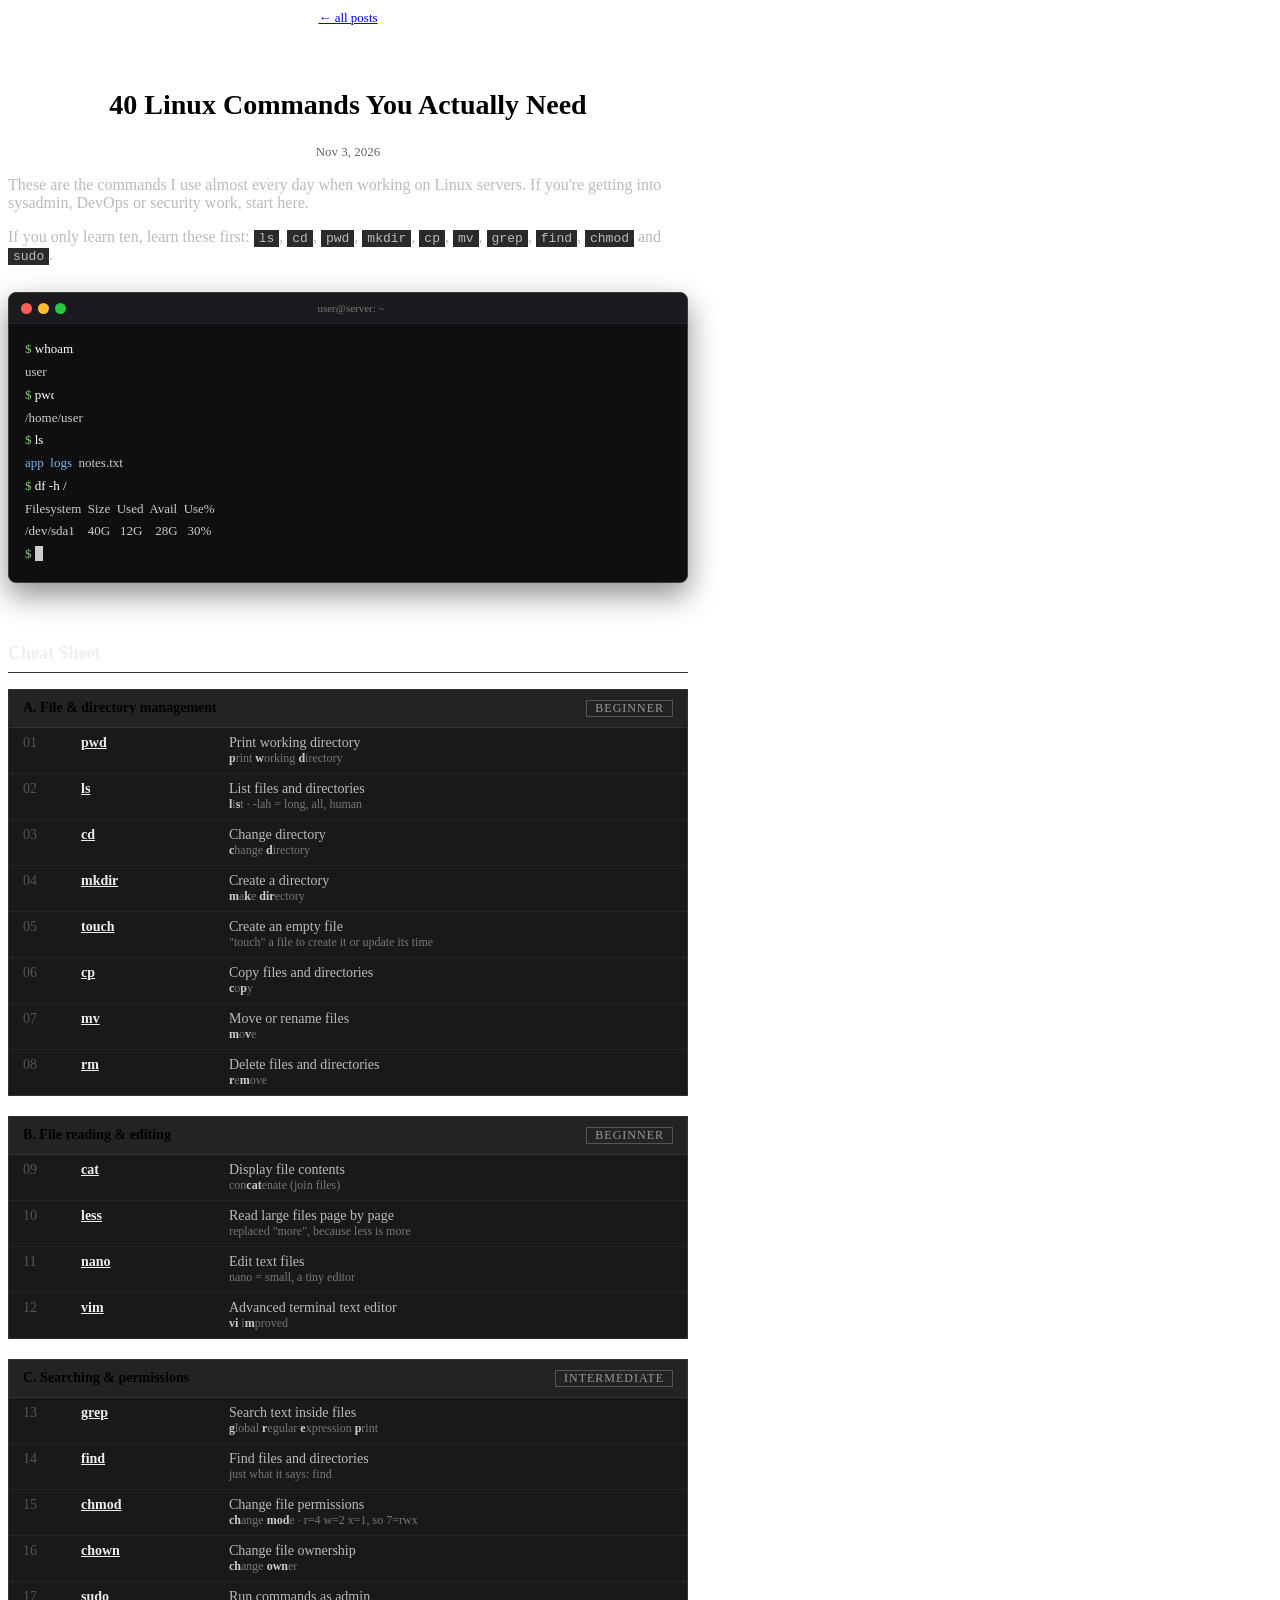
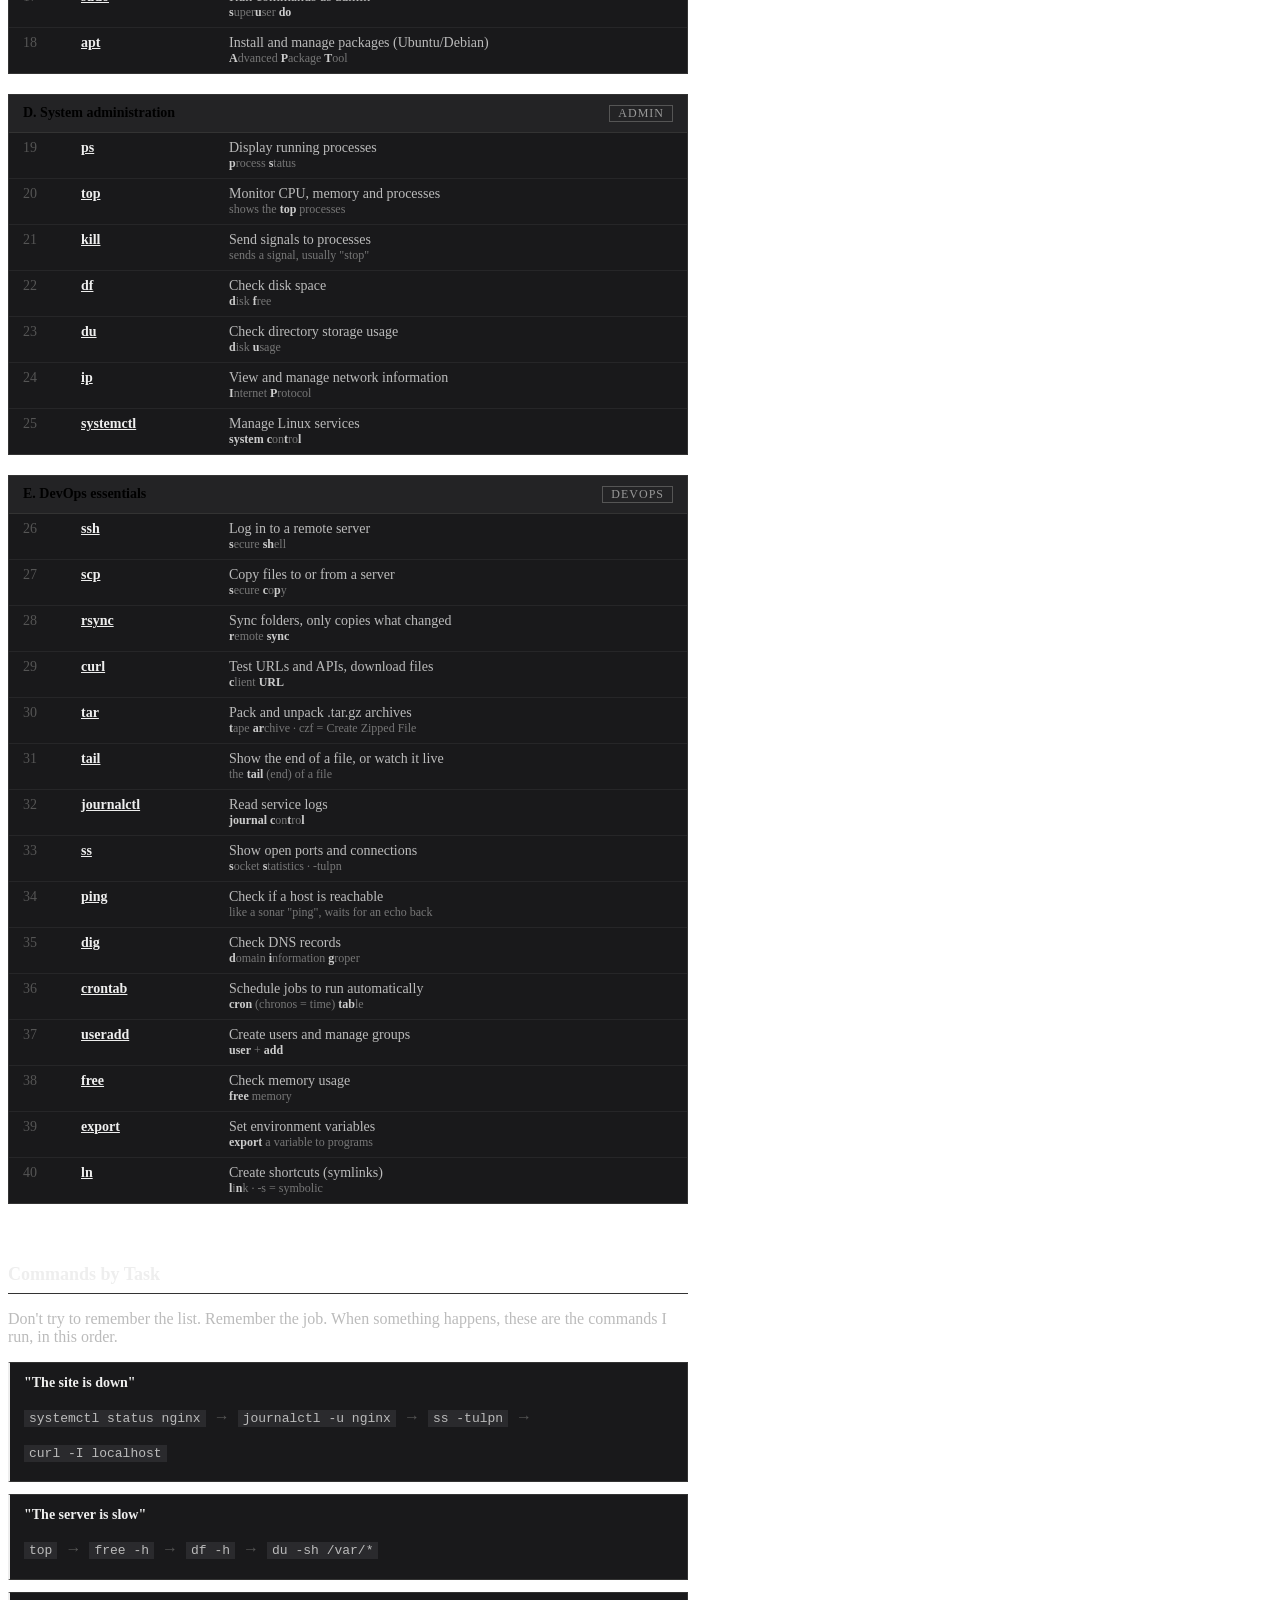
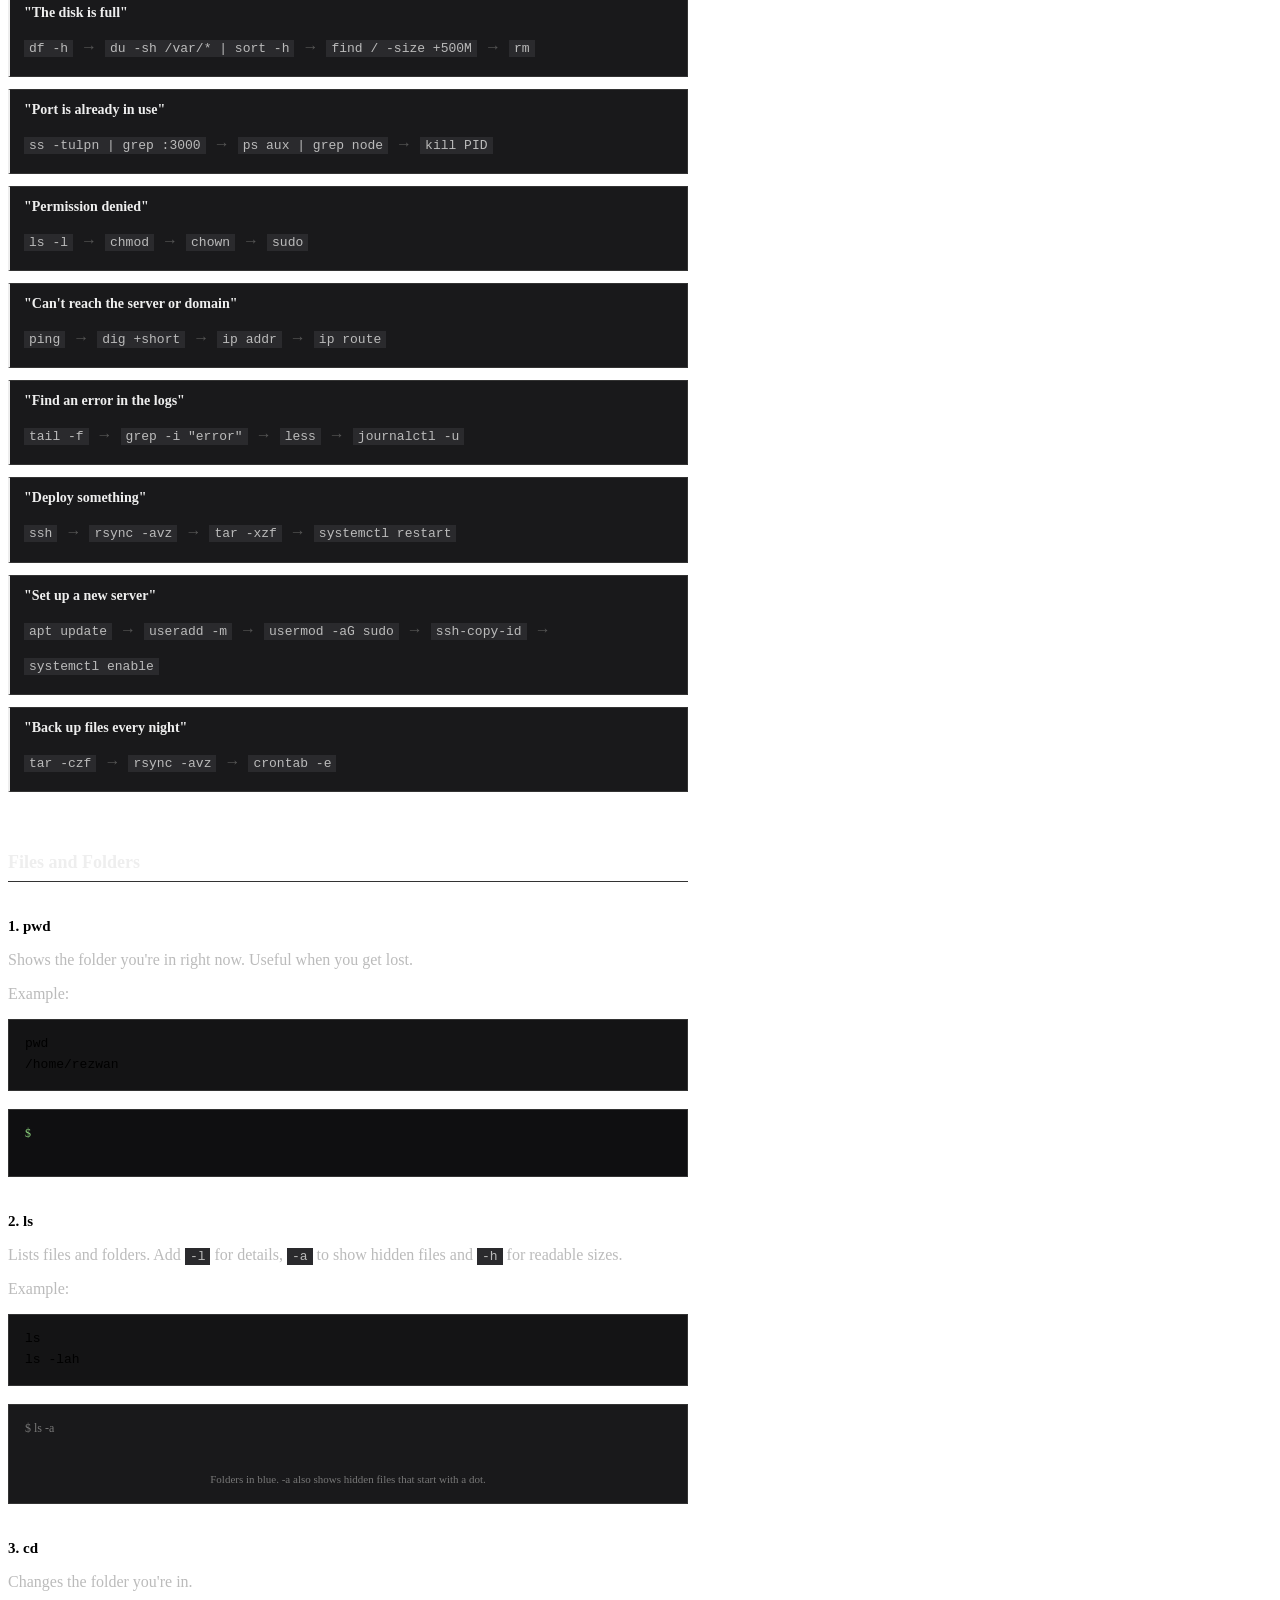
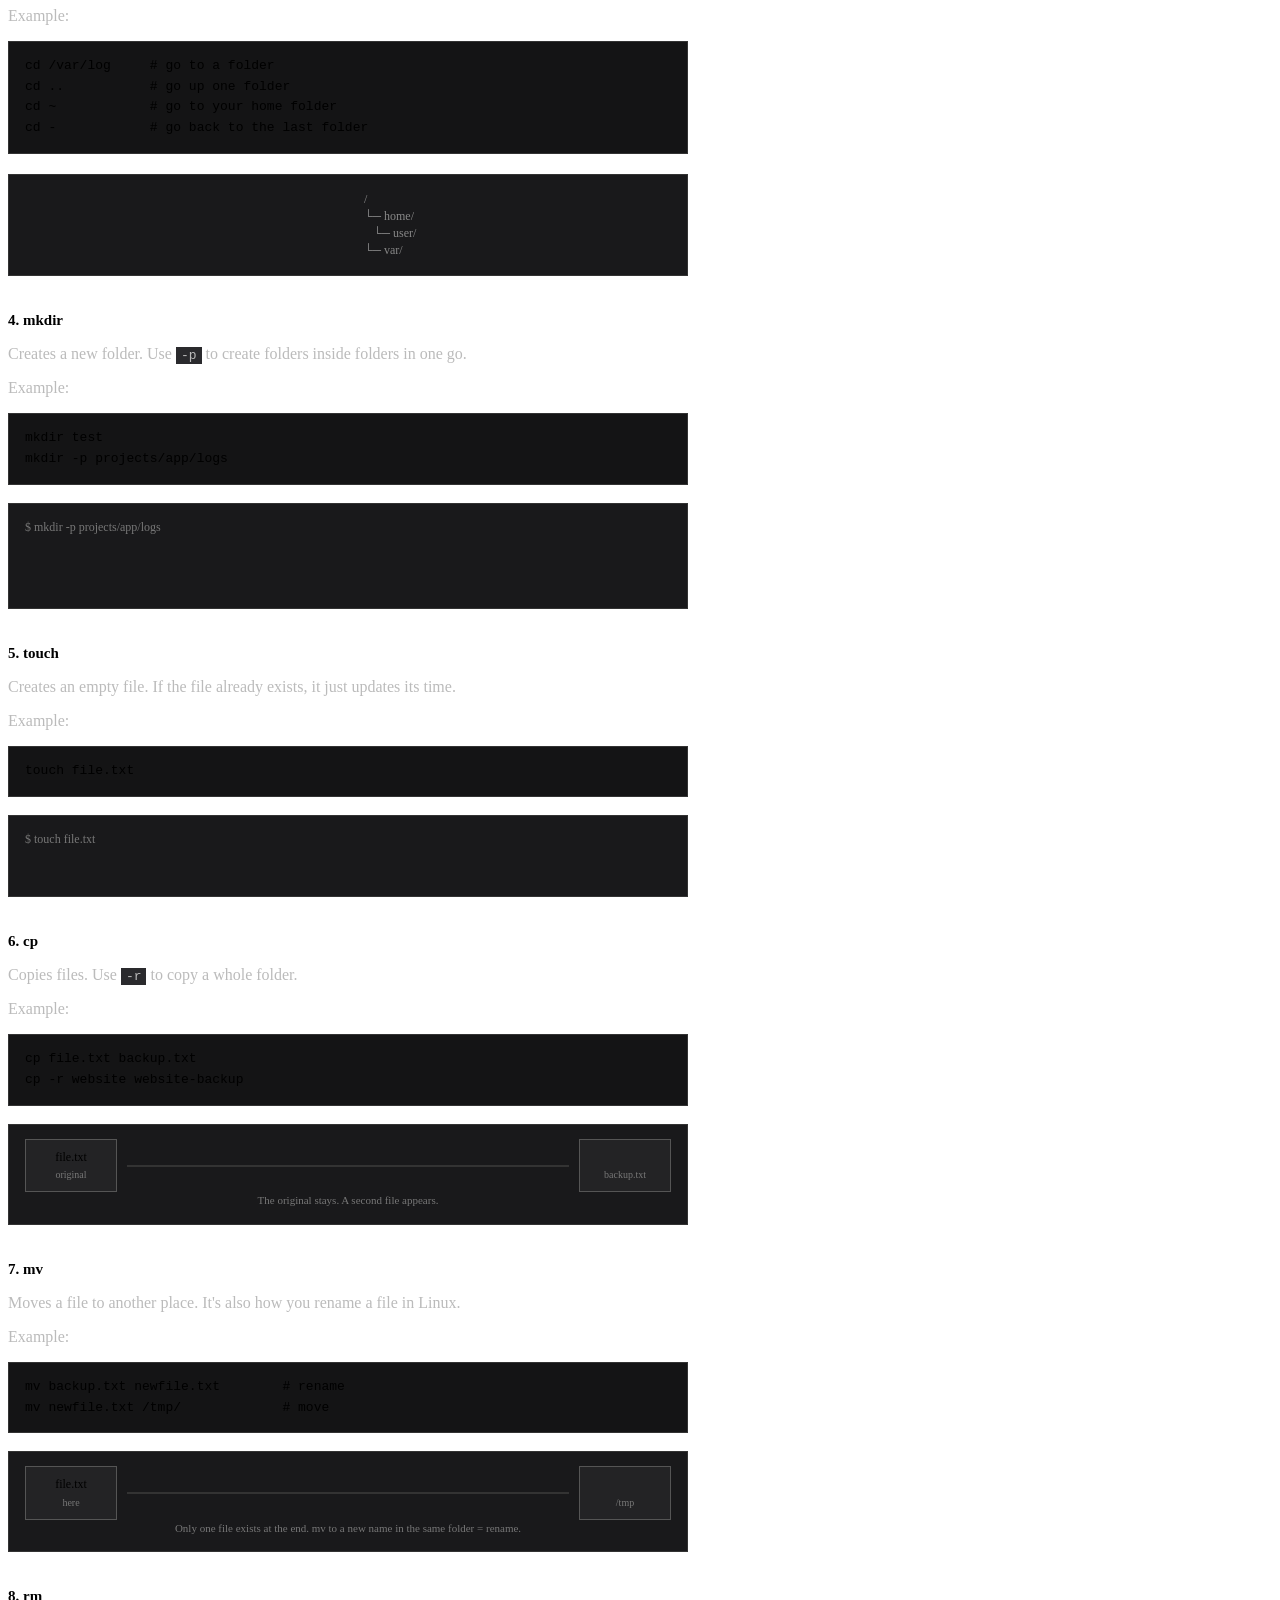
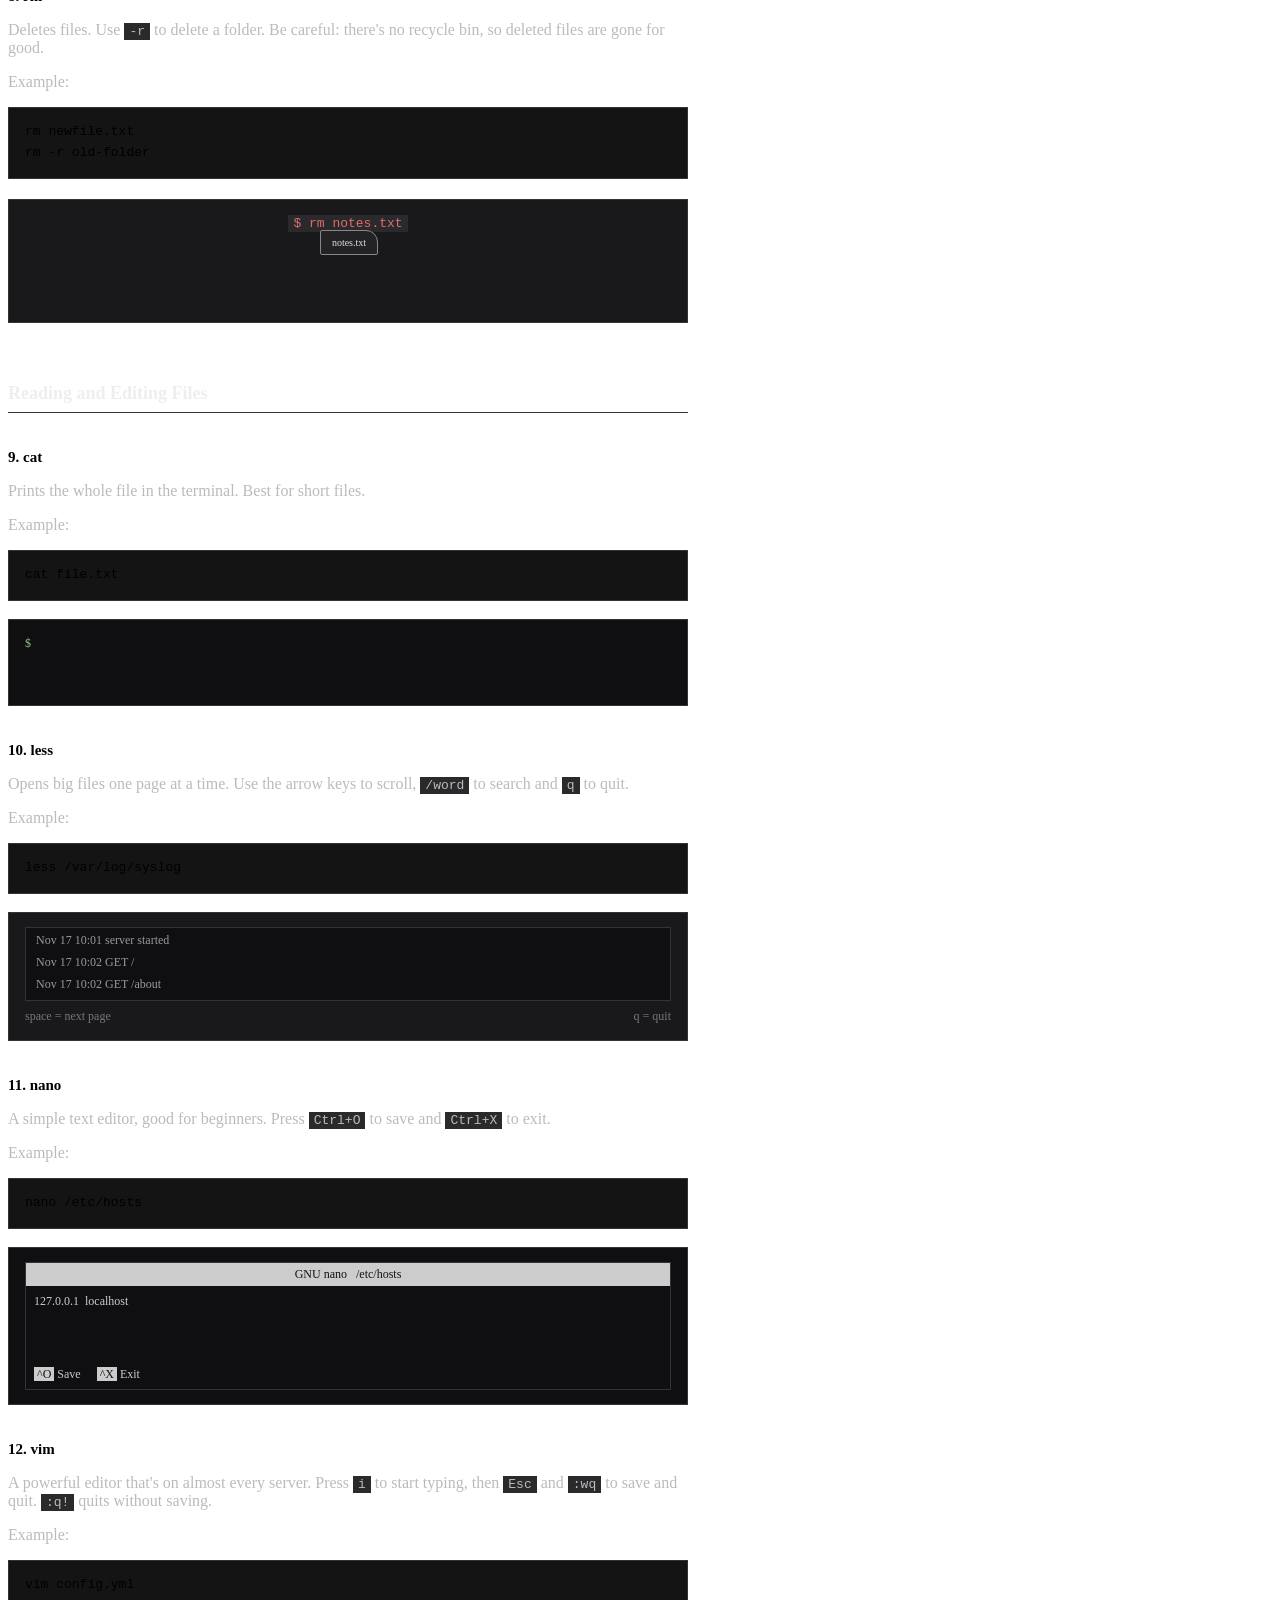
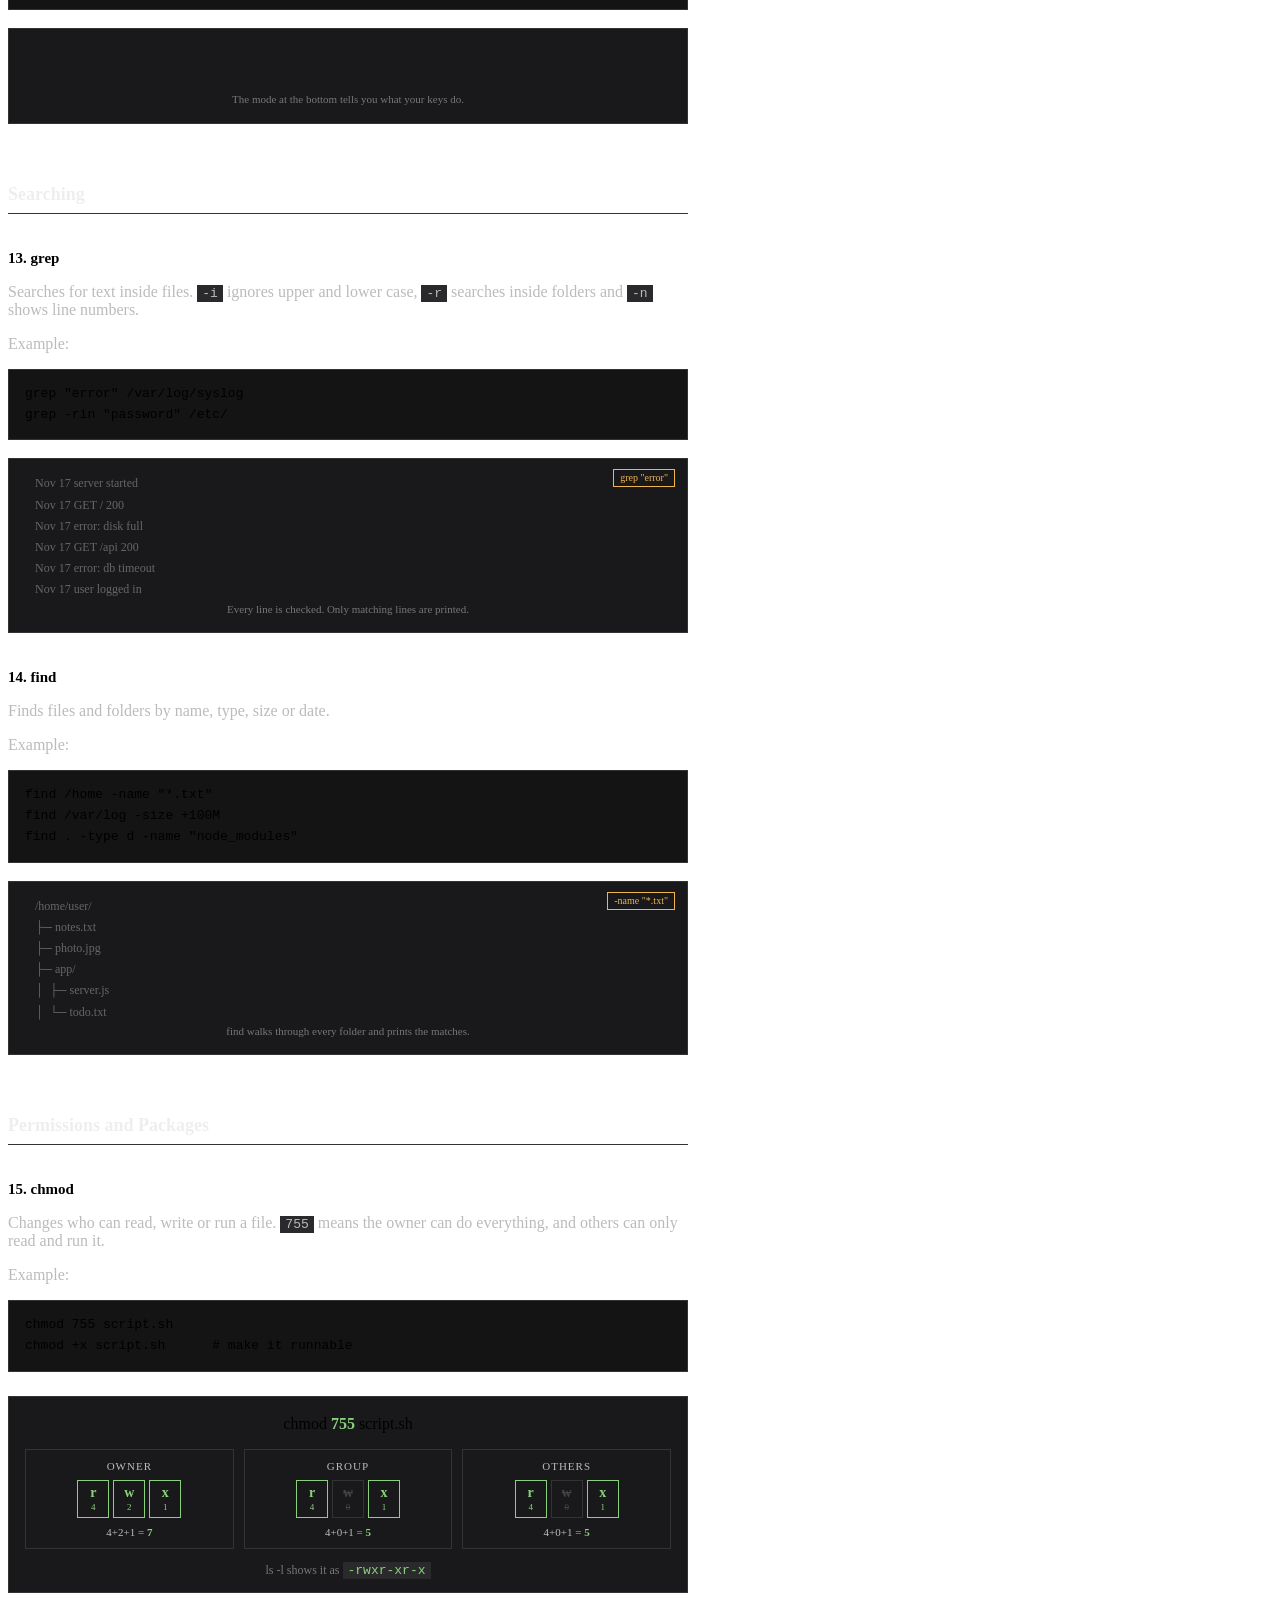
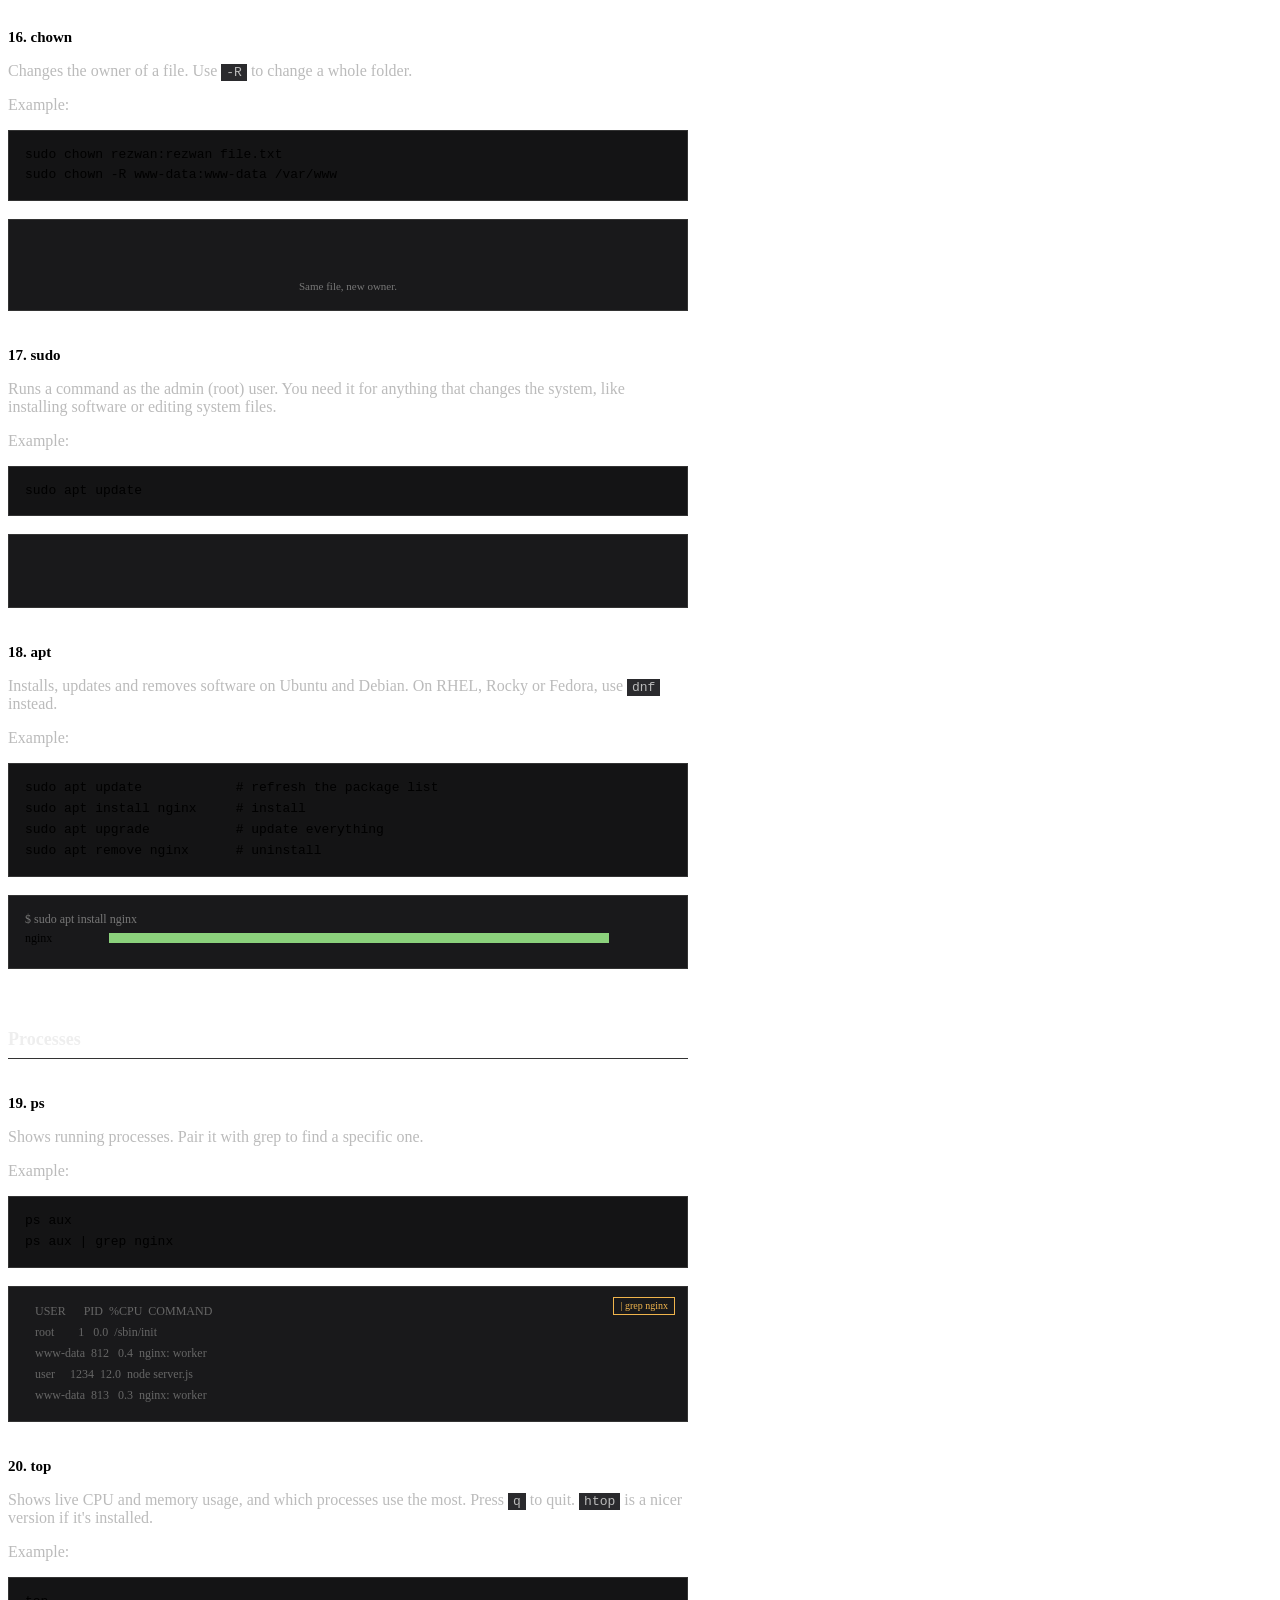
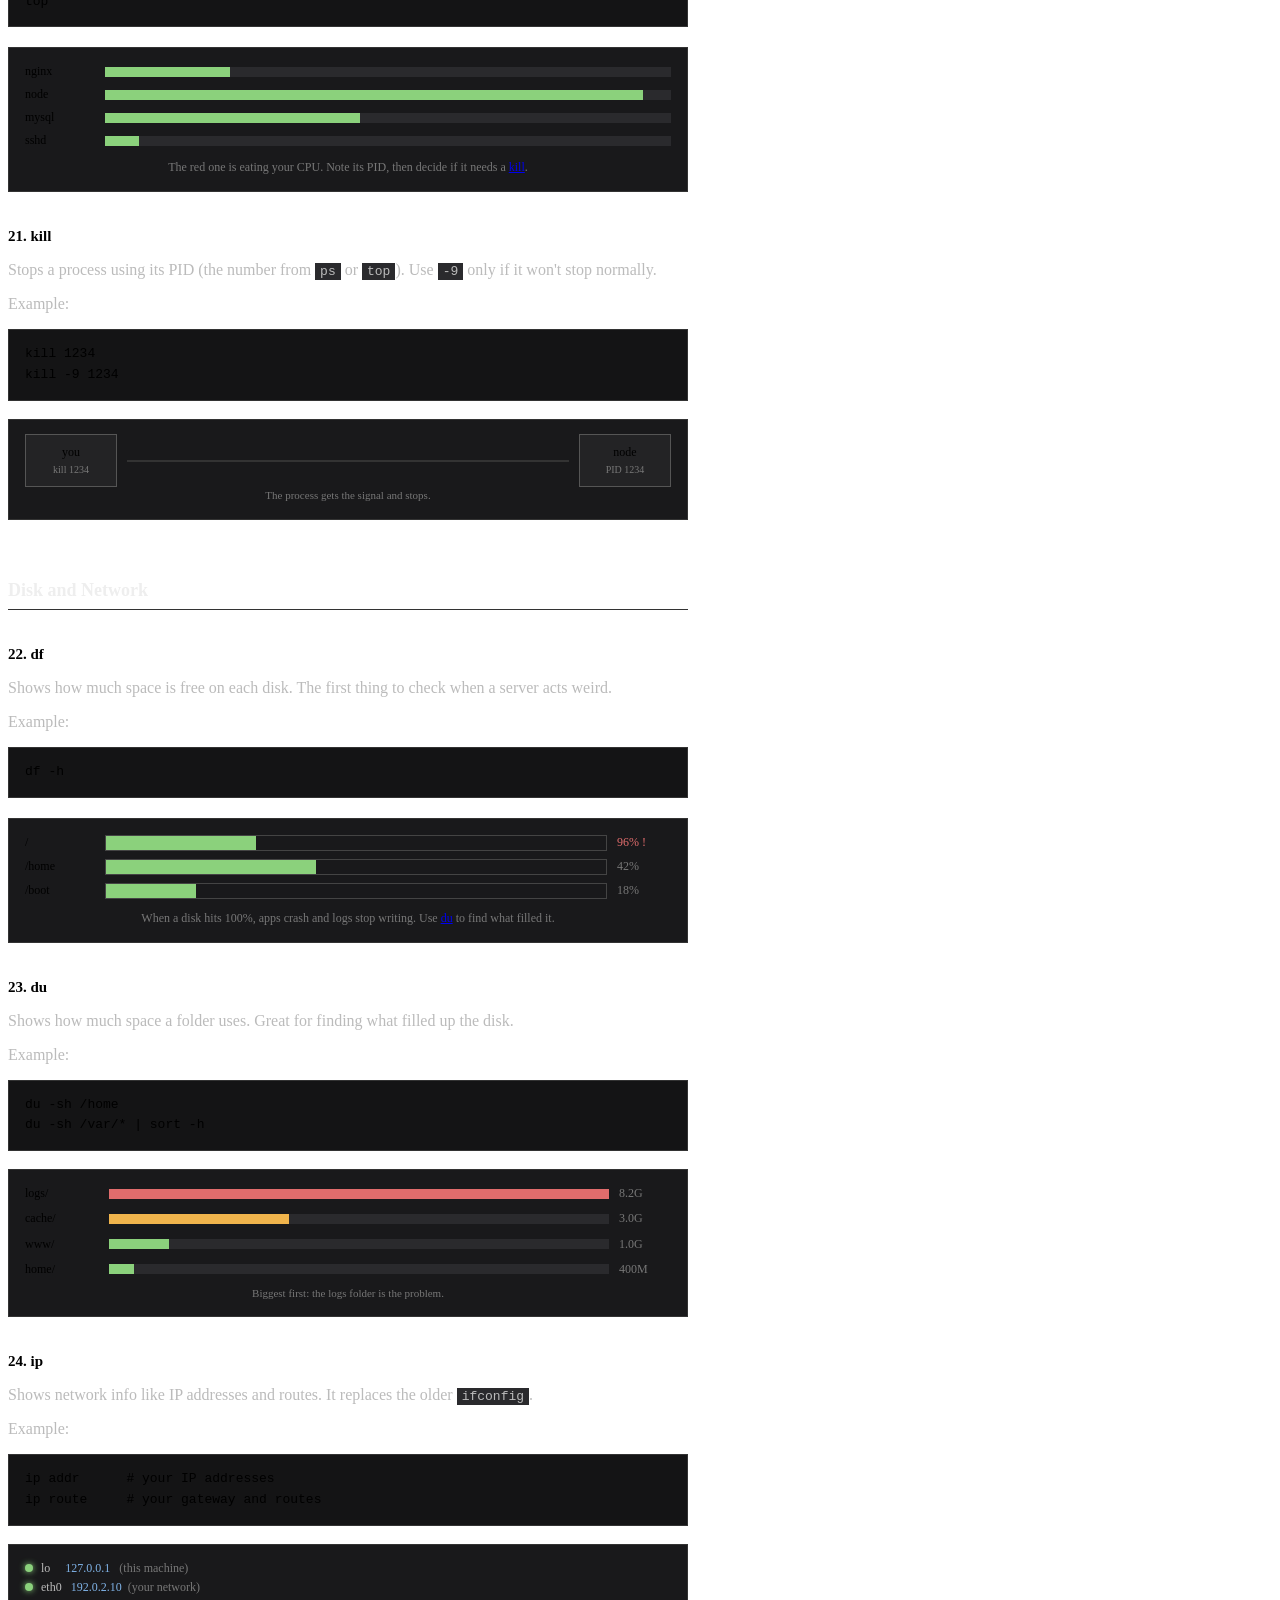
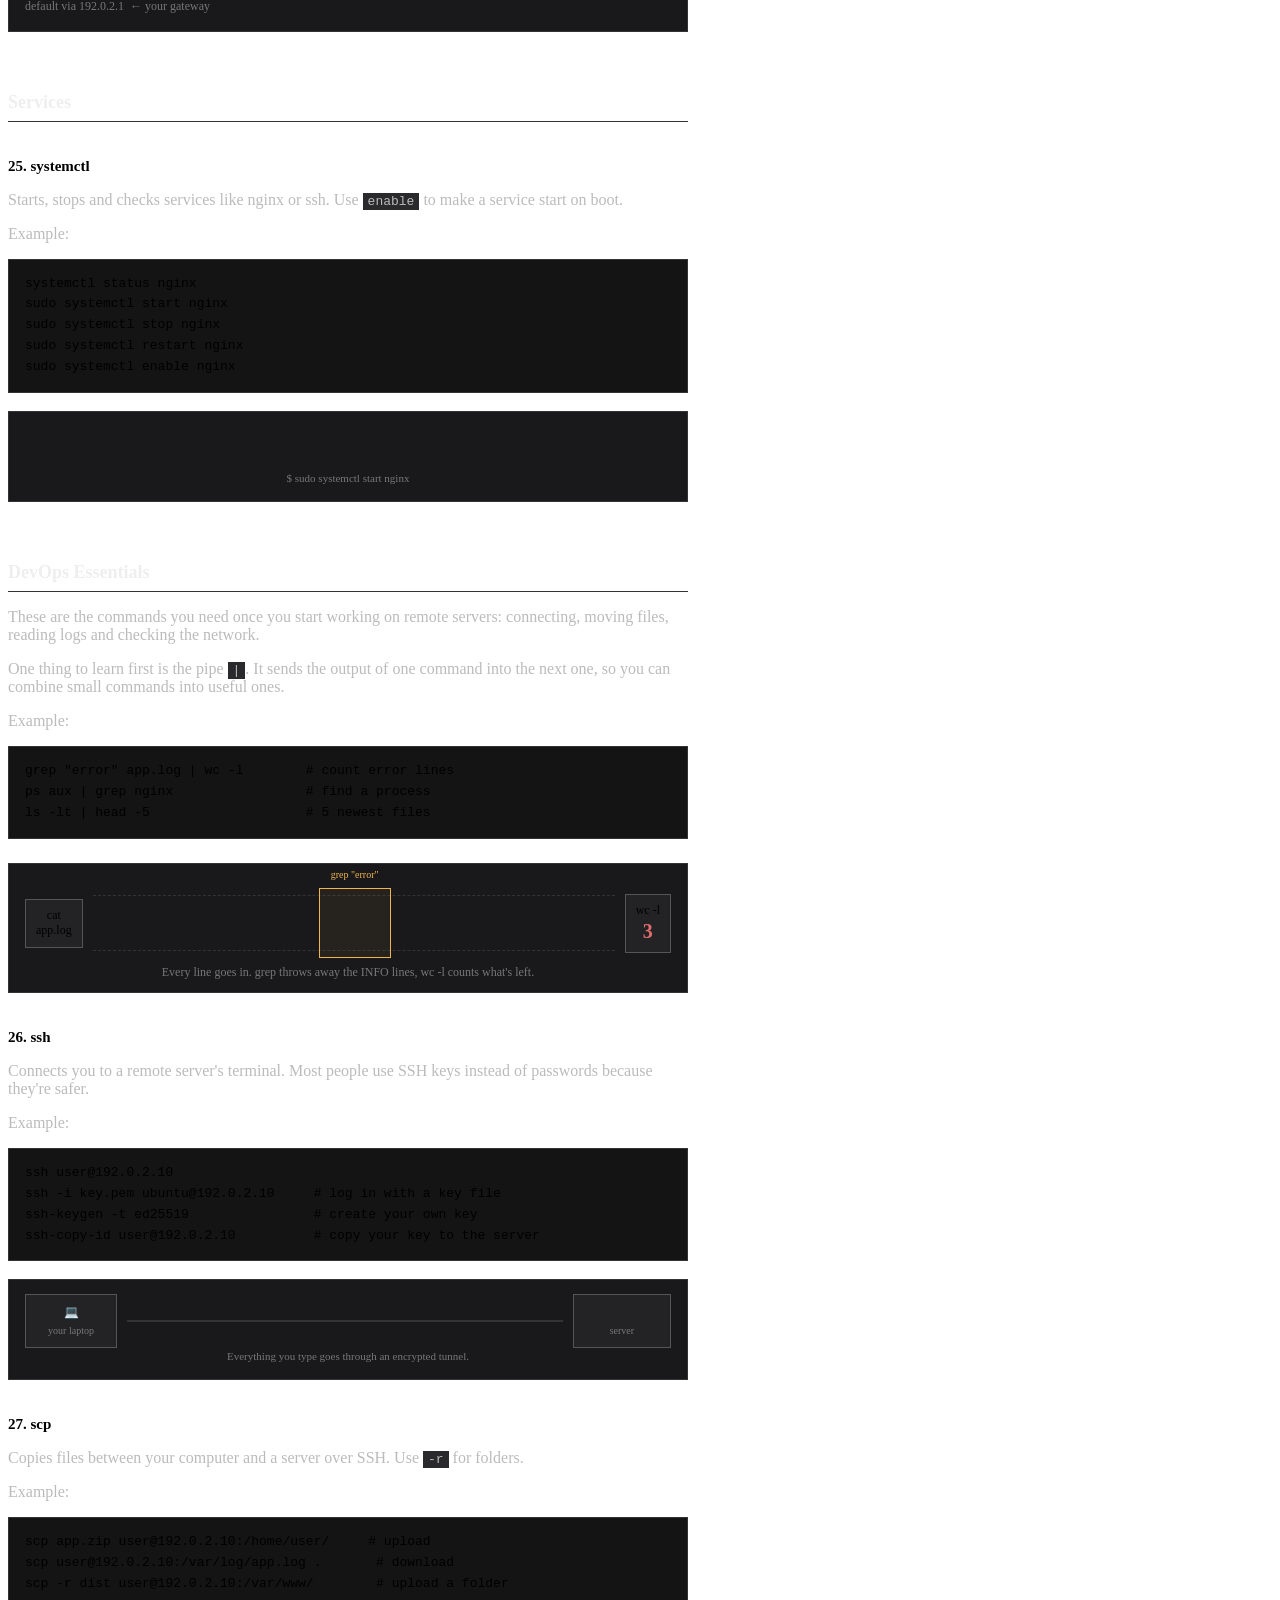
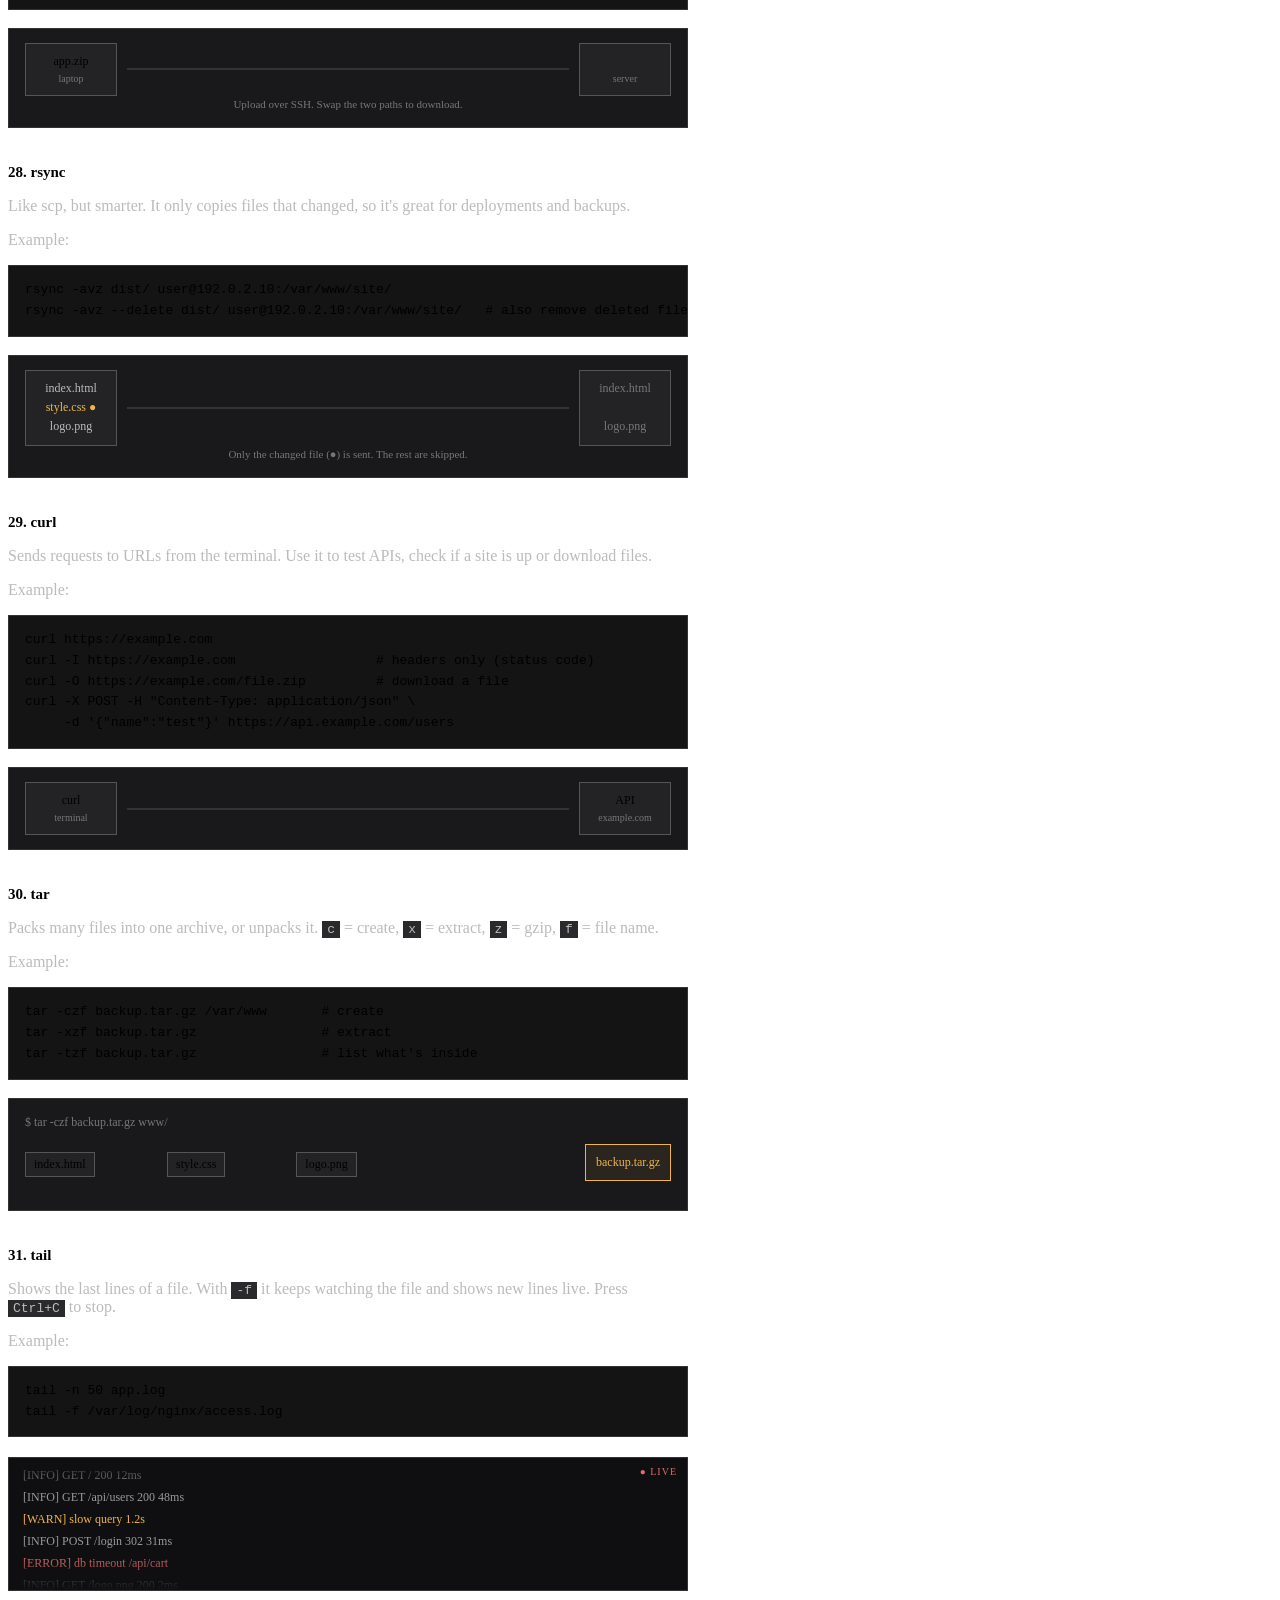
==== commit acccdf48: "Add NGINX Explained article and associated styles - Created a new HTML file for the article "NGINX E" ====
--- a/blog/linux-commands.html
+++ b/blog/linux-commands.html
@@ -14,6 +14,7 @@
     />
     <link rel="stylesheet" href="../style.css" />
     <link rel="stylesheet" href="blog.css" />
+    <link rel="stylesheet" href="linux.css" />
   </head>
   <body>
     <article class="container post">
@@ -34,6 +35,22 @@
         <code>cp</code>, <code>mv</code>, <code>grep</code>,
         <code>find</code>, <code>chmod</code> and <code>sudo</code>.
       </p>
+
+      <div class="term">
+        <div class="term-bar"><i></i><i></i><i></i><span>user@server: ~</span></div>
+        <div class="term-body">
+          <p class="t-line" style="--d: 0.5s"><span class="t-prompt">$</span> <span class="t-cmd" style="--n: 6">whoami</span></p>
+          <p class="t-out" style="--d: 1.5s">user</p>
+          <p class="t-line" style="--d: 2s"><span class="t-prompt">$</span> <span class="t-cmd" style="--n: 3">pwd</span></p>
+          <p class="t-out" style="--d: 2.9s">/home/user</p>
+          <p class="t-line" style="--d: 3.4s"><span class="t-prompt">$</span> <span class="t-cmd" style="--n: 2">ls</span></p>
+          <p class="t-out" style="--d: 4.2s"><span class="t-dir">app</span>  <span class="t-dir">logs</span>  notes.txt</p>
+          <p class="t-line" style="--d: 4.7s"><span class="t-prompt">$</span> <span class="t-cmd" style="--n: 7">df -h /</span></p>
+          <p class="t-out" style="--d: 5.7s">Filesystem  Size  Used  Avail  Use%
+/dev/sda1    40G   12G    28G   30%</p>
+          <p class="t-line" style="--d: 6.3s"><span class="t-prompt">$</span> <span class="t-caret"></span></p>
+        </div>
+      </div>
 
       <h2>Cheat Sheet</h2>
       <div class="cheatsheet">
@@ -160,6 +177,11 @@
       <pre><code>pwd
 /home/rezwan</code></pre>
 
+      <div class="mini lt">
+        <p><span class="g">$</span> <span class="lt-cmd" style="--n: 3">pwd</span></p>
+        <p class="lt-out"><span class="b">/home/user</span>   <span class="a">← you are here</span></p>
+      </div>
+
       <h3 id="ls">2. ls</h3>
       <p>
         Lists files and folders. Add <code>-l</code> for details,
@@ -169,6 +191,12 @@
       <p>Example:</p>
       <pre><code>ls
 ls -lah</code></pre>
+
+      <div class="mini">
+        <p class="m">$ ls -a</p>
+        <span class="pop ico dir" style="--i: 0">app/</span><span class="pop ico dir" style="--i: 1">logs/</span><span class="pop ico" style="--i: 2">notes.txt</span><span class="pop ico" style="--i: 3">server.js</span><span class="pop ico hidden" style="--i: 4">.env</span>
+        <p class="mini-cap">Folders in blue. -a also shows hidden files that start with a dot.</p>
+      </div>
 
       <h3 id="cd">3. cd</h3>
       <p>Changes the folder you're in.</p>
@@ -178,29 +206,74 @@
 cd ~            # go to your home folder
 cd -            # go back to the last folder</code></pre>
 
+      <div class="demo tree">
+        <div class="tree-cmds">
+          <p><code>$ cd /</code><small>pwd → /</small></p>
+          <p><code>$ cd /home</code><small>pwd → /home</small></p>
+          <p><code>$ cd user</code><small>pwd → /home/user</small></p>
+          <p><code>$ cd ..</code><small>pwd → /home (up one)</small></p>
+        </div>
+        <ul class="tree-list">
+          <li class="t-root">/</li>
+          <li class="t-home">└─ home/</li>
+          <li class="t-user">   └─ user/</li>
+          <li>└─ var/</li>
+        </ul>
+      </div>
+
       <h3 id="mkdir">4. mkdir</h3>
       <p>Creates a new folder. Use <code>-p</code> to create folders inside folders in one go.</p>
       <p>Example:</p>
       <pre><code>mkdir test
 mkdir -p projects/app/logs</code></pre>
 
+      <div class="mini">
+        <p class="m">$ mkdir -p projects/app/logs</p>
+        <span class="pop row" style="--i: 0"><span class="ico dir">projects/</span></span>
+        <span class="pop row" style="--i: 1">   └─ <span class="ico dir">app/</span></span>
+        <span class="pop row" style="--i: 2">         └─ <span class="ico dir">logs/</span></span>
+      </div>
+
       <h3 id="touch">5. touch</h3>
       <p>Creates an empty file. If the file already exists, it just updates its time.</p>
       <p>Example:</p>
       <pre><code>touch file.txt</code></pre>
 
+      <div class="mini">
+        <p class="m">$ touch file.txt</p>
+        <span class="pop ico" style="--i: 1">file.txt</span> <span class="pop m" style="--i: 2">0 bytes, empty</span>
+      </div>
+
       <h3 id="cp">6. cp</h3>
       <p>Copies files. Use <code>-r</code> to copy a whole folder.</p>
       <p>Example:</p>
       <pre><code>cp file.txt backup.txt
 cp -r website website-backup</code></pre>
 
+      <div class="mini">
+        <div class="lanebox">
+          <div class="end">file.txt<small>original</small></div>
+          <div class="track"><span class="mover" style="--d: 0s">copy →</span></div>
+          <div class="end"><span class="land" style="--d: 0s">file.txt</span><small>backup.txt</small></div>
+        </div>
+        <p class="mini-cap">The original stays. A second file appears.</p>
+      </div>
+
       <h3 id="mv">7. mv</h3>
       <p>Moves a file to another place. It's also how you rename a file in Linux.</p>
       <p>Example:</p>
       <pre><code>mv backup.txt newfile.txt        # rename
 mv newfile.txt /tmp/             # move</code></pre>
 
+      <div class="mini">
+        <div class="lanebox">
+          <div class="end"><span class="leave">file.txt</span><small>here</small></div>
+          <div class="track"><span class="mover" style="--d: 0s">moving →</span></div>
+          <div class="end"><span class="land">file.txt</span><small>/tmp</small></div>
+        </div>
+        <p class="mini-cap">Only one file exists at the end. mv to a new name in the same folder = rename.</p>
+      </div>
+
       <h3 id="rm">8. rm</h3>
       <p>
         Deletes files. Use <code>-r</code> to delete a folder. Be careful:
@@ -210,6 +283,14 @@
       <pre><code>rm newfile.txt
 rm -r old-folder</code></pre>
 
+      <div class="demo shred">
+        <code class="shred-cmd">$ rm notes.txt</code>
+        <div class="file">notes.txt</div>
+        <span class="dust"></span><span class="dust"></span><span class="dust"></span>
+        <span class="dust"></span><span class="dust"></span><span class="dust"></span>
+        <p class="gone">gone. no recycle bin.</p>
+      </div>
+
       <h2>Reading and Editing Files</h2>
 
       <h3 id="cat">9. cat</h3>
@@ -217,6 +298,12 @@
       <p>Example:</p>
       <pre><code>cat file.txt</code></pre>
 
+      <div class="mini lt">
+        <p><span class="g">$</span> <span class="lt-cmd" style="--n: 13">cat hello.txt</span></p>
+        <p class="lt-out">Hello from Linux!</p>
+        <p class="lt-out">This is line two.</p>
+      </div>
+
       <h3 id="less">10. less</h3>
       <p>
         Opens big files one page at a time. Use the arrow keys to scroll,
@@ -225,6 +312,15 @@
       <p>Example:</p>
       <pre><code>less /var/log/syslog</code></pre>
 
+      <div class="mini">
+        <div class="pager"><div class="pager-in">
+          <p>Nov 17 10:01 server started</p><p>Nov 17 10:02 GET /</p><p>Nov 17 10:02 GET /about</p>
+          <p>Nov 17 10:03 GET /api/users</p><p>Nov 17 10:04 POST /login</p><p>Nov 17 10:05 GET /cart</p>
+          <p class="r">Nov 17 10:06 error: db timeout</p><p>Nov 17 10:07 GET /</p><p>Nov 17 10:08 GET /logo.png</p>
+        </div></div>
+        <div class="pager-bar"><span>space = next page</span><span>q = quit</span></div>
+      </div>
+
       <h3 id="nano">11. nano</h3>
       <p>
         A simple text editor, good for beginners. Press
@@ -232,6 +328,15 @@
       </p>
       <p>Example:</p>
       <pre><code>nano /etc/hosts</code></pre>
+
+      <div class="mini lt">
+        <div class="editor">
+          <p class="ed-title">GNU nano   /etc/hosts</p>
+          <div class="ed-body"><p>127.0.0.1  localhost</p><p><span class="lt-cmd" style="--n: 25">192.168.1.50   test.local</span></p></div>
+          <p class="ed-status lt-out a">[ Wrote 2 lines ]</p>
+          <p class="ed-keys"><span><b>^O</b> Save</span><span><b>^X</b> Exit</span></p>
+        </div>
+      </div>
 
       <h3 id="vim">12. vim</h3>
       <p>
@@ -243,6 +348,16 @@
       <p>Example:</p>
       <pre><code>vim config.yml</code></pre>
 
+      <div class="mini">
+        <div class="swap s4" style="--h: 48px">
+          <div style="--i: 0"><p><span class="m">-- NORMAL --</span></p><p>press <b class="a">i</b> to start typing</p></div>
+          <div style="--i: 1"><p><span class="g">-- INSERT --</span></p><p>hello world<span class="t-caret"></span></p></div>
+          <div style="--i: 2"><p><span class="m">-- NORMAL --</span></p><p>pressed <b class="a">Esc</b></p></div>
+          <div style="--i: 3"><p><span class="a">:wq</span></p><p class="g">"config.yml" written ✓</p></div>
+        </div>
+        <p class="mini-cap">The mode at the bottom tells you what your keys do.</p>
+      </div>
+
       <h2>Searching</h2>
 
       <h3 id="grep">13. grep</h3>
@@ -255,6 +370,19 @@
       <pre><code>grep "error" /var/log/syslog
 grep -rin "password" /etc/</code></pre>
 
+      <div class="mini">
+        <span class="scan-tag">grep "error"</span>
+        <div class="scan">
+          <p style="--i: 0">Nov 17 server started</p>
+          <p style="--i: 1">Nov 17 GET / 200</p>
+          <p class="hit" style="--i: 2">Nov 17 error: disk full</p>
+          <p style="--i: 3">Nov 17 GET /api 200</p>
+          <p class="hit" style="--i: 4">Nov 17 error: db timeout</p>
+          <p style="--i: 5">Nov 17 user logged in</p>
+        </div>
+        <p class="mini-cap">Every line is checked. Only matching lines are printed.</p>
+      </div>
+
       <h3 id="find">14. find</h3>
       <p>Finds files and folders by name, type, size or date.</p>
       <p>Example:</p>
@@ -262,6 +390,19 @@
 find /var/log -size +100M
 find . -type d -name "node_modules"</code></pre>
 
+      <div class="mini">
+        <span class="scan-tag">-name "*.txt"</span>
+        <div class="scan">
+          <p style="--i: 0">/home/user/</p>
+          <p class="hit" style="--i: 1">├─ notes.txt</p>
+          <p style="--i: 2">├─ photo.jpg</p>
+          <p style="--i: 3">├─ app/</p>
+          <p style="--i: 4">│  ├─ server.js</p>
+          <p class="hit" style="--i: 5">│  └─ todo.txt</p>
+        </div>
+        <p class="mini-cap">find walks through every folder and prints the matches.</p>
+      </div>
+
       <h2>Permissions and Packages</h2>
 
       <h3 id="chmod">15. chmod</h3>
@@ -273,11 +414,41 @@
       <pre><code>chmod 755 script.sh
 chmod +x script.sh      # make it runnable</code></pre>
 
+      <div class="perm">
+        <div class="perm-cmd">chmod <b>7</b><b>5</b><b>5</b> script.sh</div>
+        <div class="perm-groups">
+          <div class="pg">
+            <p class="pg-name">owner</p>
+            <div class="bits"><span class="on">r<small>4</small></span><span class="on">w<small>2</small></span><span class="on">x<small>1</small></span></div>
+            <p class="pg-sum">4+2+1 = <b>7</b></p>
+          </div>
+          <div class="pg">
+            <p class="pg-name">group</p>
+            <div class="bits"><span class="on">r<small>4</small></span><span class="off">w<small>0</small></span><span class="on">x<small>1</small></span></div>
+            <p class="pg-sum">4+0+1 = <b>5</b></p>
+          </div>
+          <div class="pg">
+            <p class="pg-name">others</p>
+            <div class="bits"><span class="on">r<small>4</small></span><span class="off">w<small>0</small></span><span class="on">x<small>1</small></span></div>
+            <p class="pg-sum">4+0+1 = <b>5</b></p>
+          </div>
+        </div>
+        <p class="perm-ls">ls -l shows it as <code>-rwxr-xr-x</code></p>
+      </div>
+
       <h3 id="chown">16. chown</h3>
       <p>Changes the owner of a file. Use <code>-R</code> to change a whole folder.</p>
       <p>Example:</p>
       <pre><code>sudo chown rezwan:rezwan file.txt
 sudo chown -R www-data:www-data /var/www</code></pre>
+
+      <div class="mini">
+        <div class="swap s2" style="--h: 44px">
+          <div style="--i: 0"><p>file.txt</p><p>owner: <span class="r">root</span></p></div>
+          <div style="--i: 1"><p>file.txt</p><p>owner: <span class="g">rezwan</span> ✓</p></div>
+        </div>
+        <p class="mini-cap">Same file, new owner.</p>
+      </div>
 
       <h3 id="sudo">17. sudo</h3>
       <p>
@@ -287,6 +458,13 @@
       </p>
       <p>Example:</p>
       <pre><code>sudo apt update</code></pre>
+
+      <div class="mini">
+        <div class="swap s2" style="--h: 44px">
+          <div style="--i: 0"><p><span class="g">$</span> apt update</p><p class="r">✗ Permission denied (are you root?)</p></div>
+          <div style="--i: 1"><p><span class="g">$</span> <span class="a">sudo</span> apt update</p><p class="g">[sudo] password: •••••  ✓ OK</p></div>
+        </div>
+      </div>
 
       <h3 id="apt">18. apt</h3>
       <p>
@@ -299,6 +477,11 @@
 sudo apt upgrade           # update everything
 sudo apt remove nginx      # uninstall</code></pre>
 
+      <div class="mini">
+        <p class="m">$ sudo apt install nginx</p>
+        <div class="gr"><span>nginx</span><div class="gbar"><i style="--w: 100%"></i></div><span class="land a" style="animation-duration: 5s">✓ done</span></div>
+      </div>
+
       <h2>Processes</h2>
 
       <h3 id="ps">19. ps</h3>
@@ -306,6 +489,17 @@
       <p>Example:</p>
       <pre><code>ps aux
 ps aux | grep nginx</code></pre>
+
+      <div class="mini">
+        <span class="scan-tag">| grep nginx</span>
+        <div class="scan">
+          <p style="--i: 0">USER      PID  %CPU  COMMAND</p>
+          <p style="--i: 1">root        1   0.0  /sbin/init</p>
+          <p class="hit" style="--i: 2">www-data  812   0.4  nginx: worker</p>
+          <p style="--i: 3">user     1234  12.0  node server.js</p>
+          <p class="hit" style="--i: 4">www-data  813   0.3  nginx: worker</p>
+        </div>
+      </div>
 
       <h3 id="top">20. top</h3>
       <p>
@@ -316,6 +510,14 @@
       <p>Example:</p>
       <pre><code>top</code></pre>
 
+      <div class="demo">
+        <div class="top-row"><span>nginx</span><div class="top-bar"><i style="--lo: 8%; --hi: 22%; --t: 0.9s"></i></div></div>
+        <div class="top-row hot"><span>node</span><div class="top-bar"><i style="--lo: 35%; --hi: 95%; --t: 1.3s"></i></div></div>
+        <div class="top-row"><span>mysql</span><div class="top-bar"><i style="--lo: 15%; --hi: 45%; --t: 1.7s"></i></div></div>
+        <div class="top-row"><span>sshd</span><div class="top-bar"><i style="--lo: 2%; --hi: 6%; --t: 2.2s"></i></div></div>
+        <p class="demo-caption">The red one is eating your CPU. Note its PID, then decide if it needs a <a href="#kill">kill</a>.</p>
+      </div>
+
       <h3 id="kill">21. kill</h3>
       <p>
         Stops a process using its PID (the number from <code>ps</code> or
@@ -325,6 +527,15 @@
       <pre><code>kill 1234
 kill -9 1234</code></pre>
 
+      <div class="mini">
+        <div class="lanebox">
+          <div class="end">you<small>kill 1234</small></div>
+          <div class="track"><span class="mover bad" style="--d: 0s">SIGTERM →</span></div>
+          <div class="end"><span class="die">node</span><small>PID 1234</small></div>
+        </div>
+        <p class="mini-cap">The process gets the signal and stops.</p>
+      </div>
+
       <h2>Disk and Network</h2>
 
       <h3 id="df">22. df</h3>
@@ -332,17 +543,38 @@
       <p>Example:</p>
       <pre><code>df -h</code></pre>
 
+      <div class="demo">
+        <div class="disk-row fill"><span>/</span><div class="disk-bar"><i style="width: 30%"></i></div><b>96% !</b></div>
+        <div class="disk-row"><span>/home</span><div class="disk-bar"><i style="width: 42%"></i></div><b>42%</b></div>
+        <div class="disk-row"><span>/boot</span><div class="disk-bar"><i style="width: 18%"></i></div><b>18%</b></div>
+        <p class="demo-caption">When a disk hits 100%, apps crash and logs stop writing. Use <a href="#du">du</a> to find what filled it.</p>
+      </div>
+
       <h3 id="du">23. du</h3>
       <p>Shows how much space a folder uses. Great for finding what filled up the disk.</p>
       <p>Example:</p>
       <pre><code>du -sh /home
 du -sh /var/* | sort -h</code></pre>
 
+      <div class="mini">
+        <div class="gr"><span>logs/</span><div class="gbar"><i style="--w: 100%; --i: 0; --c: var(--red);"></i></div><span class="m">8.2G</span></div>
+        <div class="gr"><span>cache/</span><div class="gbar"><i style="--w: 36%; --i: 1; --c: var(--amber);"></i></div><span class="m">3.0G</span></div>
+        <div class="gr"><span>www/</span><div class="gbar"><i style="--w: 12%; --i: 2;"></i></div><span class="m">1.0G</span></div>
+        <div class="gr"><span>home/</span><div class="gbar"><i style="--w: 5%; --i: 3;"></i></div><span class="m">400M</span></div>
+        <p class="mini-cap">Biggest first: the logs folder is the problem.</p>
+      </div>
+
       <h3 id="ip">24. ip</h3>
       <p>Shows network info like IP addresses and routes. It replaces the older <code>ifconfig</code>.</p>
       <p>Example:</p>
       <pre><code>ip addr      # your IP addresses
 ip route     # your gateway and routes</code></pre>
+
+      <div class="mini">
+        <p class="cols"><span class="led" style="--d: 0s"></span>lo     <span class="b">127.0.0.1</span>   <span class="m">(this machine)</span></p>
+        <p class="cols"><span class="led" style="--d: 0.4s"></span>eth0   <span class="b">192.0.2.10</span>  <span class="m">(your network)</span></p>
+        <p class="m cols">default via 192.0.2.1  ← your gateway</p>
+      </div>
 
       <h2>Services</h2>
 
@@ -358,6 +590,15 @@
 sudo systemctl restart nginx
 sudo systemctl enable nginx</code></pre>
 
+      <div class="mini">
+        <div class="swap s3" style="--h: 44px">
+          <div style="--i: 0"><p><span class="dot"></span>nginx.service</p><p class="m">inactive (dead)</p></div>
+          <div style="--i: 1"><p><span class="dot a"></span>nginx.service</p><p class="a">activating…</p></div>
+          <div style="--i: 2"><p><span class="dot g"></span>nginx.service</p><p class="g">active (running)</p></div>
+        </div>
+        <p class="mini-cap">$ sudo systemctl start nginx</p>
+      </div>
+
       <h2>DevOps Essentials</h2>
       <p>
         These are the commands you need once you start working on remote
@@ -373,6 +614,23 @@
       <pre><code>grep "error" app.log | wc -l        # count error lines
 ps aux | grep nginx                 # find a process
 ls -lt | head -5                    # 5 newest files</code></pre>
+
+      <div class="pipe">
+        <div class="pipe-row">
+          <div class="stage">cat<br />app.log</div>
+          <div class="belt">
+            <div class="filter"><span>grep "error"</span></div>
+            <span class="chip info" style="--d: 0s">INFO</span>
+            <span class="chip error" style="--d: 1s">ERROR</span>
+            <span class="chip info" style="--d: 2s">INFO</span>
+            <span class="chip error" style="--d: 3s">ERROR</span>
+            <span class="chip error" style="--d: 4s">ERROR</span>
+            <span class="chip info" style="--d: 5s">INFO</span>
+          </div>
+          <div class="stage">wc -l<b>3</b></div>
+        </div>
+        <p class="pipe-caption">Every line goes in. grep throws away the INFO lines, wc -l counts what's left.</p>
+      </div>
 
       <h3 id="ssh">26. ssh</h3>
       <p>
@@ -385,6 +643,15 @@
 ssh-keygen -t ed25519                # create your own key
 ssh-copy-id user@192.0.2.10          # copy your key to the server</code></pre>
 
+      <div class="mini">
+        <div class="lanebox">
+          <div class="end">💻<small>your laptop</small></div>
+          <div class="track"><span class="mover" style="--d: 0s">🔒 encrypted</span></div>
+          <div class="end"><span class="land g">user@server:~$</span><small>server</small></div>
+        </div>
+        <p class="mini-cap">Everything you type goes through an encrypted tunnel.</p>
+      </div>
+
       <h3 id="scp">27. scp</h3>
       <p>Copies files between your computer and a server over SSH. Use <code>-r</code> for folders.</p>
       <p>Example:</p>
@@ -392,6 +659,15 @@
 scp user@192.0.2.10:/var/log/app.log .       # download
 scp -r dist user@192.0.2.10:/var/www/        # upload a folder</code></pre>
 
+      <div class="mini">
+        <div class="lanebox">
+          <div class="end">app.zip<small>laptop</small></div>
+          <div class="track"><span class="mover" style="--d: 0s">app.zip →</span></div>
+          <div class="end"><span class="land">app.zip ✓</span><small>server</small></div>
+        </div>
+        <p class="mini-cap">Upload over SSH. Swap the two paths to download.</p>
+      </div>
+
       <h3 id="rsync">28. rsync</h3>
       <p>
         Like scp, but smarter. It only copies files that changed, so it's
@@ -400,6 +676,15 @@
       <p>Example:</p>
       <pre><code>rsync -avz dist/ user@192.0.2.10:/var/www/site/
 rsync -avz --delete dist/ user@192.0.2.10:/var/www/site/   # also remove deleted files</code></pre>
+
+      <div class="mini">
+        <div class="lanebox">
+          <div class="end"><p>index.html</p><p class="a">style.css ●</p><p>logo.png</p></div>
+          <div class="track"><span class="mover" style="--d: 0s">style.css →</span></div>
+          <div class="end"><p class="m">index.html</p><p class="land a">style.css ✓</p><p class="m">logo.png</p></div>
+        </div>
+        <p class="mini-cap">Only the changed file (●) is sent. The rest are skipped.</p>
+      </div>
 
       <h3 id="curl">29. curl</h3>
       <p>
@@ -413,6 +698,14 @@
 curl -X POST -H "Content-Type: application/json" \
      -d '{"name":"test"}' https://api.example.com/users</code></pre>
 
+      <div class="mini">
+        <div class="lanebox">
+          <div class="end">curl<small>terminal</small></div>
+          <div class="track"><span class="mover" style="--d: 0s">GET /health →</span><span class="mover back" style="--d: 2s">← 200 OK</span></div>
+          <div class="end">API<small>example.com</small></div>
+        </div>
+      </div>
+
       <h3 id="tar">30. tar</h3>
       <p>
         Packs many files into one archive, or unpacks it. <code>c</code> =
@@ -424,6 +717,16 @@
 tar -xzf backup.tar.gz                # extract
 tar -tzf backup.tar.gz                # list what's inside</code></pre>
 
+      <div class="mini">
+        <p class="m">$ tar -czf backup.tar.gz www/</p>
+        <div class="tarbox">
+          <span class="tf" style="--x: 0%">index.html</span>
+          <span class="tf" style="--x: 22%">style.css</span>
+          <span class="tf" style="--x: 42%">logo.png</span>
+          <span class="archive">backup.tar.gz</span>
+        </div>
+      </div>
+
       <h3 id="tail">31. tail</h3>
       <p>
         Shows the last lines of a file. With <code>-f</code> it keeps
@@ -434,6 +737,24 @@
       <pre><code>tail -n 50 app.log
 tail -f /var/log/nginx/access.log</code></pre>
 
+      <div class="demo stream">
+        <span class="live">● LIVE</span>
+        <ul class="stream-lines">
+            <li>[INFO]  GET /            200  12ms</li>
+            <li>[INFO]  GET /api/users   200  48ms</li>
+            <li class="warn">[WARN]  slow query      1.2s</li>
+            <li>[INFO]  POST /login     302  31ms</li>
+            <li class="err">[ERROR] db timeout      /api/cart</li>
+            <li>[INFO]  GET /logo.png   200   2ms</li>
+            <li>[INFO]  GET /            200  12ms</li>
+            <li>[INFO]  GET /api/users   200  48ms</li>
+            <li class="warn">[WARN]  slow query      1.2s</li>
+            <li>[INFO]  POST /login     302  31ms</li>
+            <li class="err">[ERROR] db timeout      /api/cart</li>
+            <li>[INFO]  GET /logo.png   200   2ms</li>
+        </ul>
+      </div>
+
       <h3 id="journalctl">32. journalctl</h3>
       <p>
         Shows logs for systemd services. When a service won't start, this is
@@ -444,6 +765,19 @@
 journalctl -u nginx -f                # watch live
 journalctl -u nginx --since "1 hour ago"</code></pre>
 
+      <div class="mini">
+        <span class="scan-tag">-u nginx</span>
+        <div class="scan">
+          <p class="hit" style="--i: 0">nginx: started</p>
+          <p style="--i: 1">sshd: login from 192.0.2.5</p>
+          <p class="hit" style="--i: 2">nginx: GET / 200</p>
+          <p style="--i: 3">cron: backup.sh ran</p>
+          <p class="hit" style="--i: 4">nginx: error: upstream closed</p>
+          <p style="--i: 5">sshd: logout</p>
+        </div>
+        <p class="mini-cap">Logs from every service, filtered down to just nginx.</p>
+      </div>
+
       <h3 id="ss">33. ss</h3>
       <p>
         Shows which ports are open and which program is using them. Useful
@@ -453,10 +787,29 @@
       <pre><code>sudo ss -tulpn
 sudo ss -tulpn | grep :80</code></pre>
 
+      <div class="mini">
+        <p class="cols"><span class="led"></span>:22     sshd     LISTEN</p>
+        <p class="cols"><span class="led" style="--d: 0.3s"></span>:80     nginx    LISTEN</p>
+        <p class="cols"><span class="led" style="--d: 0.6s"></span>:443    nginx    LISTEN</p>
+        <p class="cols"><span class="led r"></span>:3000   node     <span class="r">already in use!</span></p>
+      </div>
+
       <h3 id="ping">34. ping</h3>
       <p>Checks if a server is reachable and how fast it answers. Use <code>-c</code> to stop after a few tries.</p>
       <p>Example:</p>
       <pre><code>ping -c 4 google.com</code></pre>
+
+      <div class="mini">
+        <div class="pingbox">
+          <div class="radar"><span class="ring"></span><span class="ring" style="--d: 0.7s"></span><span class="ring" style="--d: 1.4s"></span></div>
+          <div>
+            <p class="pop row" style="--i: 0">64 bytes from google.com: time=<span class="g">12 ms</span></p>
+            <p class="pop row" style="--i: 2">64 bytes from google.com: time=<span class="g">11 ms</span></p>
+            <p class="pop row" style="--i: 4">64 bytes from google.com: time=<span class="g">13 ms</span></p>
+            <p class="pop row" style="--i: 6">4 sent, 4 received, <span class="g">0% loss</span></p>
+          </div>
+        </div>
+      </div>
 
       <h3 id="dig">35. dig</h3>
       <p>
@@ -468,6 +821,13 @@
       <pre><code>dig +short example.com
 dig example.com MX</code></pre>
 
+      <div class="mini">
+        <div class="swap s2" style="--h: 44px">
+          <div style="--i: 0"><p class="m">question</p><p>example.com  A  <span class="a">?</span></p></div>
+          <div style="--i: 1"><p class="m">answer</p><p>example.com  A  <span class="g">93.184.x.x</span></p></div>
+        </div>
+      </div>
+
       <h3 id="crontab">36. crontab</h3>
       <p>
         Runs commands on a schedule, like a daily backup. The five fields
@@ -479,6 +839,17 @@
 
 # run backup.sh every day at 2:00 AM
 0 2 * * * /home/user/backup.sh</code></pre>
+
+      <div class="demo">
+        <div class="cron">
+          <div class="clock"><span class="hand hour"></span><span class="hand min"></span></div>
+          <div class="cron-job">
+            <code>0 2 * * *</code>
+            <p>waits for 2:00…</p>
+            <p class="cron-ran">✓ backup.sh ran</p>
+          </div>
+        </div>
+      </div>
 
       <h3 id="useradd">37. useradd</h3>
       <p>
@@ -492,6 +863,14 @@
 sudo usermod -aG sudo deploy          # give admin rights
 sudo usermod -aG docker deploy        # allow using docker</code></pre>
 
+      <div class="mini">
+        <span class="pop ico" style="--i: 0">👤 deploy</span>
+        <span class="pop ico dir" style="--i: 2">/home/deploy</span>
+        <span class="pop ico" style="--i: 4"><span class="a">+ sudo</span></span>
+        <span class="pop ico" style="--i: 5"><span class="b">+ docker</span></span>
+        <p class="mini-cap">New user, a home folder, then extra groups with usermod -aG.</p>
+      </div>
+
       <h3 id="free">38. free</h3>
       <p>
         Shows how much memory (RAM) is used and free. <code>uptime</code> is
@@ -502,6 +881,13 @@
       <pre><code>free -h
 uptime</code></pre>
 
+      <div class="mini">
+        <div class="gr"><span>used</span><div class="gbar"><i style="--w: 45%; --i: 0; --c: var(--green);"></i></div><span class="m">3.6G</span></div>
+        <div class="gr"><span>cache</span><div class="gbar"><i style="--w: 30%; --i: 1; --c: var(--blue);"></i></div><span class="m">2.4G</span></div>
+        <div class="gr"><span>swap</span><div class="gbar"><i style="--w: 6%; --i: 2; --c: var(--amber);"></i></div><span class="m">0.2G</span></div>
+        <p class="mini-cap">Cache is fine: Linux uses spare RAM for it and gives it back when apps need it.</p>
+      </div>
+
       <h3 id="export">39. export</h3>
       <p>
         Sets an environment variable. Apps read these for settings like
@@ -513,6 +899,13 @@
 echo $NODE_ENV           # show one variable
 env                      # show all variables</code></pre>
 
+      <div class="mini lt">
+        <p><span class="g">$</span> <span class="lt-cmd" style="--n: 26">export NODE_ENV=production</span></p>
+        <p class="lt-out"><span class="m">(saved for this session)</span></p>
+        <p><span class="g">$</span> <span class="lt-cmd c2" style="--n: 14">echo $NODE_ENV</span></p>
+        <p class="lt-out c2"><span class="g">production</span></p>
+      </div>
+
       <h3 id="ln">40. ln</h3>
       <p>
         Creates a link to another file or folder. With <code>-s</code> it
@@ -521,6 +914,15 @@
       </p>
       <p>Example:</p>
       <pre><code>sudo ln -s /etc/nginx/sites-available/mysite /etc/nginx/sites-enabled/</code></pre>
+
+      <div class="mini">
+        <div class="lnbox">
+          <div class="end">mysite<small>sites-enabled/</small></div>
+          <div class="arrow"></div>
+          <div class="end ln-target">mysite<small>sites-available/</small></div>
+        </div>
+        <p class="mini-cap">The link is just a pointer. Edit the real file, and the link sees the change.</p>
+      </div>
 
       <h2>What to Learn First</h2>
       <table>
--- a/blog/blog.css
+++ b/blog/blog.css
@@ -128,41 +128,6 @@
   border: 1px solid #333;
 }
 
-.post .note {
-  padding: 12px 16px;
-  border-left: 2px solid #eee;
-  background: #232325;
-}
-
-.post .tag {
-  display: inline-block;
-  margin-right: 6px;
-  padding: 0 6px;
-  border: 1px solid #555;
-  color: #999;
-  font-size: 11px;
-  text-transform: uppercase;
-}
-
-.checklist {
-  padding-left: 0 !important;
-  list-style: none;
-}
-
-.checklist label {
-  cursor: pointer;
-}
-
-.checklist input {
-  margin-right: 8px;
-  accent-color: #eee;
-}
-
-.checklist input:checked + span {
-  color: #666;
-  text-decoration: line-through;
-}
-
 @media (max-width: 500px) {
   .post h1 {
     font-size: 22px;
@@ -171,109 +136,6 @@
   .post pre,
   .post table {
     font-size: 12px;
-  }
-}
-
-/* cheat sheet */
-
-.cheatsheet {
-  display: grid;
-  gap: 20px;
-}
-
-.cheatsheet .group {
-  border: 1px solid #333;
-  background: #19191b;
-}
-
-.cheatsheet .group-head {
-  display: flex;
-  justify-content: space-between;
-  align-items: center;
-  padding: 10px 14px;
-  border-bottom: 1px solid #333;
-  background: #232325;
-  font-weight: bold;
-  font-size: 14px;
-}
-
-.cheatsheet .level {
-  padding: 0 8px;
-  border: 1px solid #555;
-  color: #999;
-  font-size: 12px;
-  font-weight: normal;
-  text-transform: uppercase;
-  letter-spacing: 1px;
-}
-
-.cheatsheet table {
-  margin: 0;
-  table-layout: fixed;
-  font-size: 14px;
-}
-
-.cheatsheet td:nth-child(2) {
-  width: 120px;
-}
-
-.cheatsheet td {
-  border: none;
-  border-bottom: 1px solid #262628;
-  padding: 7px 14px;
-}
-
-.cheatsheet tr:last-child td {
-  border-bottom: none;
-}
-
-.cheatsheet tr:hover td {
-  background: #202022;
-}
-
-.cheatsheet .num {
-  width: 30px;
-  color: #555;
-}
-
-.cheatsheet a {
-  color: #eee;
-  font-weight: bold;
-}
-
-.post h3[id] {
-  scroll-margin-top: 20px;
-}
-
-html {
-  scroll-behavior: smooth;
-}
-
-.cheatsheet .hint {
-  display: block;
-  color: #777;
-  font-size: 12px;
-}
-
-.cheatsheet .hint b {
-  color: #ccc;
-}
-
-@media (max-width: 500px) {
-  .cheatsheet td {
-    padding: 7px 8px;
-  }
-
-  .cheatsheet table {
-    font-size: 13px;
-  }
-
-  .cheatsheet td:nth-child(2) {
-    width: 80px;
-  }
-
-  .cheatsheet .num {
-    width: 20px;
   }
 }
 
--- a/blog/linux.css
+++ b/blog/linux.css
@@ -0,0 +1,1592 @@
+/*
+  Styles for linux-commands.html only.
+
+  1. .term   a terminal window that types commands by itself
+  2. .pipe   log lines riding through grep: only errors make it to wc -l
+  3. .perm   chmod 755 decoded into r/w/x bits
+  4. .tree   cd moving a "you are here" marker around a folder tree
+  5. .shred  rm turning a file into dust
+  6. .top    live CPU bars like an equalizer
+  7. .disk   df: a disk filling up
+  8. .stream tail -f: a log that keeps scrolling
+  9. .clock  crontab firing a job at 2 o'clock
+  10. .mini  one small demo for every other command, built from
+      reusable pieces (looping terminal, pop-in items, a box-to-box
+      lane, state switcher, line scanner, bars and lights)
+  11. cheat sheet table
+  No JavaScript. Typing uses steps() on width, which works because
+  the font is monospace (every letter is exactly 1ch wide).
+*/
+
+
+/* ---------- colors used on this page ---------- */
+
+.post {
+  --line: #333;
+  --muted: #777;
+  --green: #8bd17c;
+  --blue: #7fb2e6;
+  --red: #e06c6c;
+  --amber: #f0b44c;
+}
+
+
+/* ---------- 1. typing terminal ---------- */
+
+.term {
+  margin: 28px 0;
+  border: 1px solid #3a3a3f;
+  border-radius: 8px;
+  background: #0f0f11;
+  box-shadow: 0 12px 30px rgba(0, 0, 0, 0.45);
+  overflow: hidden;
+}
+
+.term-bar {
+  display: flex;
+  align-items: center;
+  gap: 6px;
+  padding: 9px 12px;
+  border-bottom: 1px solid #26262a;
+  background: #1b1b1f;
+}
+
+/* the three window buttons */
+.term-bar i {
+  width: 11px;
+  height: 11px;
+  border-radius: 50%;
+}
+
+.term-bar i:nth-child(1) { background: #ff5f57; }
+.term-bar i:nth-child(2) { background: #febc2e; }
+.term-bar i:nth-child(3) { background: #28c840; }
+
+.term-bar span {
+  flex: 1;
+  margin-right: 45px;
+  color: var(--muted);
+  font-size: 11px;
+  text-align: center;
+}
+
+.term-body {
+  padding: 14px 16px 16px;
+  font-size: 13px;
+  line-height: 1.75;
+}
+
+.post .term-body p {
+  margin: 0;
+  color: #ccc;
+  white-space: pre;
+}
+
+.t-prompt {
+  color: var(--green);
+}
+
+/* each line waits for its turn (--d), then shows up */
+.t-line,
+.t-out {
+  opacity: 0;
+  animation: appear 0.01s forwards;
+  animation-delay: var(--d);
+}
+
+/* the command types itself out, one letter at a time (--n letters) */
+.t-cmd {
+  display: inline-block;
+  width: 0;
+  overflow: hidden;
+  vertical-align: bottom;
+  color: #fff;
+  animation: type 0.8s steps(var(--n)) forwards;
+  animation-delay: var(--d);
+}
+
+.t-dir {
+  color: var(--blue);
+}
+
+.t-caret {
+  display: inline-block;
+  width: 8px;
+  height: 15px;
+  vertical-align: text-bottom;
+  background: #ccc;
+  animation: caret 1s steps(1) infinite;
+}
+
+@keyframes type {
+  to { width: calc(var(--n) * 1ch); }
+}
+
+@keyframes appear {
+  to { opacity: 1; }
+}
+
+@keyframes caret {
+  50% { opacity: 0; }
+}
+
+
+/* ---------- 2. pipe: grep filters, wc counts ---------- */
+
+.pipe {
+  margin: 24px 0;
+  padding: 30px 16px 12px;
+  border: 1px solid var(--line);
+  background: #19191b;
+}
+
+.pipe-row {
+  display: flex;
+  align-items: center;
+  gap: 10px;
+}
+
+.stage {
+  flex: none;
+  padding: 8px 10px;
+  border: 1px solid #555;
+  background: #232325;
+  font-size: 12px;
+  line-height: 1.3;
+  text-align: center;
+}
+
+.stage b {
+  display: block;
+  color: var(--red);
+  font-size: 20px;
+  animation: bump 6s infinite;
+}
+
+/* the conveyor belt the log lines ride on */
+.belt {
+  position: relative;
+  flex: 1;
+  height: 54px;
+  border-top: 1px dashed #333;
+  border-bottom: 1px dashed #333;
+}
+
+/* grep sits in the middle of the belt */
+.filter {
+  position: absolute;
+  top: -8px;
+  bottom: -8px;
+  left: 50%;
+  width: 70px;
+  margin-left: -35px;
+  border: 1px solid var(--amber);
+  background: rgba(240, 180, 76, 0.06);
+}
+
+/* the "grep" label floats above the gate, so chips don't cover it */
+.filter span {
+  position: absolute;
+  top: -20px;
+  left: 50%;
+  transform: translateX(-50%);
+  color: var(--amber);
+  font-size: 10px;
+  white-space: nowrap;
+}
+
+.chip {
+  position: absolute;
+  top: 17px;
+  left: 0;
+  width: 46px;
+  padding: 2px 0;
+  font-size: 10px;
+  line-height: 1.4;
+  text-align: center;
+  opacity: 0;
+  animation: 6s linear infinite;
+  animation-delay: var(--d);
+}
+
+/* INFO lines get dropped by grep */
+.chip.info {
+  border: 1px solid #555;
+  color: #999;
+  animation-name: ride-drop;
+}
+
+/* ERROR lines pass through */
+.chip.error {
+  border: 1px solid var(--red);
+  color: var(--red);
+  background: rgba(224, 108, 108, 0.1);
+  animation-name: ride-pass;
+}
+
+.post .pipe-caption {
+  margin: 12px 0 0;
+  color: var(--muted);
+  font-size: 12px;
+  text-align: center;
+}
+
+@keyframes ride-pass {
+  0% { left: 0; opacity: 0; }
+  3% { opacity: 1; }
+  42% { left: calc(100% - 46px); opacity: 1; }
+  45%, 100% { left: calc(100% - 46px); opacity: 0; }
+}
+
+@keyframes ride-drop {
+  0% { left: 0; opacity: 0; transform: none; }
+  3% { opacity: 1; }
+  21% { left: calc(50% - 23px); opacity: 1; transform: none; }
+  28%, 100% { left: calc(50% - 23px); opacity: 0; transform: translateY(22px) rotate(12deg); }
+}
+
+/* the counter jumps each time an error arrives */
+@keyframes bump {
+  0%, 5%, 12%, 55%, 62%, 88%, 96%, 100% { transform: none; }
+  8%, 58%, 92% { transform: scale(1.4); text-shadow: 0 0 10px var(--red); }
+}
+
+
+/* ---------- 3. chmod decoder ---------- */
+
+.perm {
+  margin: 24px 0;
+  padding: 18px 16px 14px;
+  border: 1px solid var(--line);
+  background: #19191b;
+  text-align: center;
+}
+
+.perm-cmd {
+  margin-bottom: 16px;
+  font-size: 16px;
+}
+
+.perm-cmd b,
+.pg-sum b {
+  display: inline-block;
+  color: var(--green);
+  animation: pulse 6s infinite;
+}
+
+.perm-groups {
+  display: grid;
+  grid-template-columns: repeat(3, 1fr);
+  gap: 10px;
+}
+
+.pg {
+  padding: 10px 6px;
+  border: 1px solid var(--line);
+}
+
+.post .pg p {
+  margin: 0;
+  font-size: 11px;
+}
+
+.pg-name {
+  color: var(--muted);
+  text-transform: uppercase;
+  letter-spacing: 1px;
+}
+
+.bits {
+  display: flex;
+  justify-content: center;
+  gap: 4px;
+  margin: 8px 0;
+}
+
+.bits span {
+  width: 30px;
+  padding: 4px 0;
+  border: 1px solid var(--line);
+  font-size: 14px;
+  font-weight: bold;
+  line-height: 1.2;
+  animation: scan 6s infinite;
+}
+
+.bits small {
+  display: block;
+  font-size: 9px;
+  font-weight: normal;
+}
+
+.bits .on {
+  border-color: var(--green);
+  color: var(--green);
+}
+
+.bits .off {
+  color: #444;
+  text-decoration: line-through;
+}
+
+.post .perm-ls {
+  margin: 14px 0 0;
+  color: var(--muted);
+  font-size: 12px;
+}
+
+.perm-ls code {
+  color: var(--green);
+}
+
+/* a scanner passes over the 9 bits, left to right */
+.pg:nth-child(1) .bits span:nth-child(1) { animation-delay: 0s; }
+.pg:nth-child(1) .bits span:nth-child(2) { animation-delay: 0.3s; }
+.pg:nth-child(1) .bits span:nth-child(3) { animation-delay: 0.6s; }
+.pg:nth-child(2) .bits span:nth-child(1) { animation-delay: 1.5s; }
+.pg:nth-child(2) .bits span:nth-child(2) { animation-delay: 1.8s; }
+.pg:nth-child(2) .bits span:nth-child(3) { animation-delay: 2.1s; }
+.pg:nth-child(3) .bits span:nth-child(1) { animation-delay: 3s; }
+.pg:nth-child(3) .bits span:nth-child(2) { animation-delay: 3.3s; }
+.pg:nth-child(3) .bits span:nth-child(3) { animation-delay: 3.6s; }
+
+/* ...and each group's number lights up when its scan is done */
+.perm-cmd b:nth-of-type(1),
+.pg:nth-child(1) .pg-sum b { animation-delay: 0.9s; }
+.perm-cmd b:nth-of-type(2),
+.pg:nth-child(2) .pg-sum b { animation-delay: 2.4s; }
+.perm-cmd b:nth-of-type(3),
+.pg:nth-child(3) .pg-sum b { animation-delay: 3.9s; }
+
+@keyframes scan {
+  0%, 5% {
+    background: rgba(255, 255, 255, 0.12);
+    box-shadow: 0 0 10px rgba(255, 255, 255, 0.35);
+  }
+  9%, 100% {
+    background: none;
+    box-shadow: none;
+  }
+}
+
+@keyframes pulse {
+  0%, 6% { transform: scale(1.5); text-shadow: 0 0 12px var(--green); }
+  12%, 100% { transform: none; text-shadow: none; }
+}
+
+
+
+/* ---------- shared box for the small demos below ---------- */
+
+.demo {
+  margin: 20px 0;
+  padding: 16px;
+  border: 1px solid var(--line);
+  background: #19191b;
+  font-size: 12px;
+}
+
+.post .demo-caption {
+  margin: 12px 0 0;
+  color: var(--muted);
+  font-size: 12px;
+  text-align: center;
+}
+
+
+/* ---------- 4. cd: you are here ---------- */
+
+/* 8s loop in four 2s steps: cd /  →  cd /home  →  cd user  →  cd .. */
+.tree {
+  display: grid;
+  grid-template-columns: 1fr 1fr;
+  gap: 16px;
+  align-items: center;
+}
+
+/* the four commands sit on top of each other, one visible at a time */
+.tree-cmds {
+  position: relative;
+  height: 44px;
+}
+
+.tree-cmds p {
+  position: absolute;
+  inset: 0;
+  margin: 0;
+  opacity: 0;
+  animation: quarter 8s infinite;
+}
+
+.tree-cmds p:nth-child(2) { animation-delay: 2s; }
+.tree-cmds p:nth-child(3) { animation-delay: 4s; }
+.tree-cmds p:nth-child(4) { animation-delay: 6s; }
+
+.tree-cmds code {
+  color: #fff;
+  font-size: 14px;
+}
+
+.tree-cmds small {
+  display: block;
+  color: var(--muted);
+}
+
+.post .tree-list {
+  margin: 0;
+  padding: 0;
+  list-style: none;
+}
+
+.tree-list li {
+  padding: 1px 6px;
+  white-space: pre;
+  border-left: 2px solid transparent;
+  color: #888;
+}
+
+/* "/" is current in step 1, "user" in step 3, "home" in steps 2 and 4 */
+.tree-list .t-root { animation: here-q 8s infinite; }
+.tree-list .t-user { animation: here-q 8s infinite 4s; }
+.tree-list .t-home { animation: here-half 8s infinite 2s; }
+
+@keyframes quarter {
+  0%, 24% { opacity: 1; }
+  25%, 100% { opacity: 0; }
+}
+
+@keyframes here-q {
+  0%, 24% { color: var(--green); border-color: var(--green); background: rgba(139, 209, 124, 0.08); }
+  25%, 100% { color: #888; border-color: transparent; background: none; }
+}
+
+@keyframes here-half {
+  0%, 24%, 50%, 74% { color: var(--green); border-color: var(--green); background: rgba(139, 209, 124, 0.08); }
+  25%, 49%, 75%, 100% { color: #888; border-color: transparent; background: none; }
+}
+
+
+/* ---------- 5. rm: the file turns to dust ---------- */
+
+.shred {
+  position: relative;
+  height: 90px;
+  text-align: center;
+}
+
+.shred-cmd {
+  color: var(--red);
+}
+
+.file {
+  position: absolute;
+  top: 30px;
+  left: 50%;
+  width: 56px;
+  margin-left: -28px;
+  padding: 6px 0;
+  border: 1px solid #888;
+  border-radius: 2px 12px 2px 2px;
+  background: #232325;
+  color: #ddd;
+  font-size: 10px;
+  animation: delete 5s infinite;
+}
+
+/* bits of dust fly out when the file disappears */
+.dust {
+  position: absolute;
+  top: 50px;
+  left: 50%;
+  width: 4px;
+  height: 4px;
+  background: #aaa;
+  opacity: 0;
+  animation: dust 5s infinite;
+}
+
+.dust:nth-of-type(1) { --x: -50px; --y: -20px; }
+.dust:nth-of-type(2) { --x: 40px; --y: -26px; }
+.dust:nth-of-type(3) { --x: -34px; --y: 22px; }
+.dust:nth-of-type(4) { --x: 54px; --y: 14px; }
+.dust:nth-of-type(5) { --x: -10px; --y: 30px; }
+.dust:nth-of-type(6) { --x: 18px; --y: -34px; }
+
+.gone {
+  position: absolute;
+  top: 38px;
+  left: 0;
+  right: 0;
+  color: var(--red);
+  opacity: 0;
+  animation: gone 5s infinite;
+}
+
+@keyframes delete {
+  0%, 30% { transform: none; opacity: 1; filter: none; }
+  33% { transform: translateX(-4px) rotate(-3deg); }
+  36% { transform: translateX(4px) rotate(3deg); }
+  39% { transform: translateX(-3px); }
+  42% { transform: none; opacity: 1; filter: none; }
+  50%, 92% { transform: scale(0.4); opacity: 0; filter: blur(4px); }
+  100% { transform: none; opacity: 1; filter: none; }
+}
+
+@keyframes dust {
+  0%, 42% { transform: none; opacity: 0; }
+  44% { opacity: 1; }
+  58%, 100% { transform: translate(var(--x), var(--y)); opacity: 0; }
+}
+
+@keyframes gone {
+  0%, 52% { opacity: 0; }
+  58%, 88% { opacity: 1; }
+  92%, 100% { opacity: 0; }
+}
+
+
+/* ---------- 6. top: CPU equalizer ---------- */
+
+.top-row {
+  display: grid;
+  grid-template-columns: 70px 1fr;
+  gap: 10px;
+  align-items: center;
+  margin-bottom: 8px;
+}
+
+.top-row:last-of-type {
+  margin-bottom: 0;
+}
+
+.top-bar {
+  height: 10px;
+  background: #2a2a2d;
+}
+
+/* each bar bounces at its own speed, so it looks alive */
+.top-bar i {
+  display: block;
+  width: var(--hi);
+  height: 100%;
+  background: var(--green);
+  animation: cpu var(--t) ease-in-out infinite alternate;
+}
+
+/* the busy one goes red at its peak */
+.top-row.hot .top-bar i {
+  animation-name: cpu-hot;
+}
+
+@keyframes cpu {
+  from { width: var(--lo); }
+  to { width: var(--hi); }
+}
+
+@keyframes cpu-hot {
+  from { width: var(--lo); background: var(--amber); }
+  to { width: var(--hi); background: var(--red); }
+}
+
+
+/* ---------- 7. df: the disk fills up ---------- */
+
+.disk-row {
+  display: grid;
+  grid-template-columns: 70px 1fr 54px;
+  gap: 10px;
+  align-items: center;
+  margin-bottom: 8px;
+}
+
+.disk-bar {
+  height: 14px;
+  border: 1px solid #444;
+}
+
+.disk-bar i {
+  display: block;
+  height: 100%;
+  background: var(--green);
+}
+
+.disk-row.fill .disk-bar i {
+  animation: fill 7s infinite;
+}
+
+.disk-row b {
+  font-weight: normal;
+  color: var(--muted);
+}
+
+.disk-row.fill b {
+  color: var(--red);
+  animation: warn 7s infinite;
+}
+
+@keyframes fill {
+  0% { width: 30%; background: var(--green); }
+  45% { background: var(--amber); }
+  70%, 92% { width: 96%; background: var(--red); }
+  100% { width: 30%; background: var(--green); }
+}
+
+@keyframes warn {
+  0%, 68% { opacity: 0; }
+  70%, 92% { opacity: 1; }
+  100% { opacity: 0; }
+}
+
+
+/* ---------- 8. tail -f: live log ---------- */
+
+.stream {
+  position: relative;
+  height: 132px;
+  overflow: hidden;
+  padding: 0;
+  background: #0f0f11;
+}
+
+/* the log list is written twice, and moves up by exactly one copy,
+   so the loop has no visible jump */
+.post .stream-lines {
+  margin: 0;
+  padding: 10px 14px;
+  list-style: none;
+  animation: scroll-up 12s linear infinite;
+}
+
+.stream-lines li {
+  height: 22px;
+  color: #999;
+  white-space: nowrap;
+}
+
+.stream-lines .err {
+  color: var(--red);
+}
+
+.stream-lines .warn {
+  color: var(--amber);
+}
+
+/* fade the top and bottom edges */
+.stream::after {
+  content: "";
+  position: absolute;
+  inset: 0;
+  background: linear-gradient(#0f0f11, transparent 25%, transparent 75%, #0f0f11);
+  pointer-events: none;
+}
+
+.live {
+  position: absolute;
+  top: 8px;
+  right: 10px;
+  z-index: 1;
+  color: var(--red);
+  font-size: 10px;
+  letter-spacing: 1px;
+  animation: caret 1.2s steps(1) infinite;
+}
+
+@keyframes scroll-up {
+  to { transform: translateY(-50%); }
+}
+
+
+/* ---------- 9. crontab: the clock fires the job ---------- */
+
+/* 12s loop = one full turn of the hour hand. 2 o'clock = 1/6 of the turn */
+.cron {
+  display: flex;
+  align-items: center;
+  justify-content: center;
+  gap: 24px;
+}
+
+.clock {
+  position: relative;
+  flex: none;
+  width: 90px;
+  height: 90px;
+  border: 2px solid #555;
+  border-radius: 50%;
+}
+
+/* the 2 o'clock mark */
+.clock::before {
+  content: "2";
+  position: absolute;
+  top: 14px;
+  right: 14px;
+  color: var(--amber);
+  font-size: 11px;
+  font-weight: bold;
+}
+
+.hand {
+  position: absolute;
+  bottom: 50%;
+  left: 50%;
+  width: 2px;
+  margin-left: -1px;
+  transform-origin: bottom center;
+  background: #ddd;
+}
+
+.hand.hour {
+  height: 24px;
+  width: 4px;
+  margin-left: -2px;
+  animation: spin 12s linear infinite;
+}
+
+.hand.min {
+  height: 36px;
+  background: #888;
+  animation: spin 1s linear infinite;
+}
+
+.cron-job {
+  min-width: 140px;
+}
+
+.cron-job code {
+  color: #fff;
+}
+
+.cron-job p {
+  margin: 4px 0 0;
+}
+
+/* "backup.sh ran" flashes right as the hour hand passes 2 */
+.cron-ran {
+  color: var(--green);
+  opacity: 0;
+  animation: ran 12s infinite;
+}
+
+@keyframes spin {
+  to { transform: rotate(360deg); }
+}
+
+@keyframes ran {
+  0%, 16% { opacity: 0; }
+  17%, 33% { opacity: 1; }
+  36%, 100% { opacity: 0; }
+}
+
+
+/* ==========================================================
+   10. one mini demo per command
+   ========================================================== */
+
+.mini {
+  position: relative;
+  margin: 18px 0;
+  padding: 14px 16px;
+  overflow: hidden;
+  border: 1px solid var(--line);
+  background: #19191b;
+  font-size: 12px;
+  line-height: 1.6;
+}
+
+.post .mini p {
+  margin: 0;
+}
+
+.post .mini-cap {
+  margin-top: 10px;
+  color: var(--muted);
+  font-size: 11px;
+  text-align: center;
+}
+
+.mini .g { color: var(--green); }
+.mini .b { color: var(--blue); }
+.mini .r { color: var(--red); }
+.mini .a { color: var(--amber); }
+.mini .m { color: var(--muted); }
+
+
+/* ---------- looping terminal: types, shows output, erases, repeats ---------- */
+
+.lt {
+  background: #0f0f11;
+}
+
+.post .lt p {
+  color: #ccc;
+  white-space: pre;
+}
+
+.lt-cmd {
+  display: inline-block;
+  width: 0;
+  overflow: hidden;
+  vertical-align: bottom;
+  color: #fff;
+  animation: lt-type 6s steps(var(--n)) infinite;
+}
+
+.post .lt-out {
+  opacity: 0;
+  animation: lt-out 6s infinite;
+}
+
+/* a second command in the same box types after the first one */
+.lt-cmd.c2 { animation-name: lt-type2; }
+.post .lt-out.c2 { animation-name: lt-out2; }
+
+@keyframes lt-type {
+  0% { width: 0; }
+  20%, 90% { width: calc(var(--n) * 1ch); }
+  100% { width: 0; }
+}
+
+@keyframes lt-out {
+  0%, 24% { opacity: 0; }
+  28%, 88% { opacity: 1; }
+  92%, 100% { opacity: 0; }
+}
+
+@keyframes lt-type2 {
+  0%, 38% { width: 0; }
+  58%, 90% { width: calc(var(--n) * 1ch); }
+  100% { width: 0; }
+}
+
+@keyframes lt-out2 {
+  0%, 60% { opacity: 0; }
+  64%, 88% { opacity: 1; }
+  92%, 100% { opacity: 0; }
+}
+
+
+/* ---------- pop-in: items appear one by one (--i = order) ---------- */
+
+.pop {
+  display: inline-block;
+  opacity: 0;
+  animation: pop 5s infinite;
+  animation-delay: calc(var(--i, 0) * 0.35s);
+}
+
+.pop.row {
+  display: block;
+  white-space: pre;
+}
+
+/* keep spaces in lines that line up like a table (ip, ss) */
+.post .mini .cols {
+  white-space: pre;
+}
+
+@keyframes pop {
+  0% { opacity: 0; transform: scale(0.6); }
+  6% { opacity: 1; transform: scale(1.08); }
+  9%, 80% { opacity: 1; transform: none; }
+  90%, 100% { opacity: 0; transform: none; }
+}
+
+/* file and folder chips */
+.ico {
+  margin: 3px;
+  padding: 3px 8px;
+  border: 1px solid #555;
+  background: #232325;
+}
+
+.ico.dir {
+  border-color: #3d5266;
+  color: var(--blue);
+}
+
+.ico.hidden {
+  border-style: dashed;
+  color: var(--muted);
+}
+
+
+/* ---------- lane: something travels from one box to another ---------- */
+
+.lanebox {
+  display: flex;
+  align-items: center;
+  gap: 10px;
+}
+
+.end {
+  flex: none;
+  min-width: 70px;
+  padding: 8px 10px;
+  border: 1px solid #555;
+  background: #232325;
+  text-align: center;
+}
+
+.end small {
+  display: block;
+  color: var(--muted);
+  font-size: 10px;
+}
+
+.track {
+  position: relative;
+  flex: 1;
+  min-width: 40px;
+  height: 2px;
+  background: #333;
+}
+
+.mover {
+  position: absolute;
+  top: 50%;
+  left: 0;
+  padding: 1px 6px;
+  border: 1px solid var(--green);
+  background: #19191b;
+  color: var(--green);
+  font-size: 10px;
+  white-space: nowrap;
+  opacity: 0;
+  transform: translateY(-50%);
+  animation: slide 4s infinite;
+  animation-delay: var(--d, 0s);
+}
+
+.mover.back {
+  animation-name: slide-back;
+}
+
+.mover.bad {
+  border-color: var(--red);
+  color: var(--red);
+}
+
+/* something shows up at the far end once the mover arrives */
+.land {
+  opacity: 0;
+  animation: land 4s infinite;
+  animation-delay: var(--d, 0s);
+}
+
+/* something leaves the first box (mv) */
+.leave {
+  animation: leave 4s infinite;
+}
+
+/* a process that gets killed */
+.die {
+  animation: die 4s infinite;
+}
+
+@keyframes slide {
+  0% { left: 0; opacity: 0; transform: translate(0, -50%); }
+  5% { opacity: 1; }
+  45% { left: 100%; opacity: 1; transform: translate(-100%, -50%); }
+  50%, 100% { left: 100%; opacity: 0; transform: translate(-100%, -50%); }
+}
+
+@keyframes slide-back {
+  0% { left: 100%; opacity: 0; transform: translate(-100%, -50%); }
+  5% { opacity: 1; }
+  45% { left: 0; opacity: 1; transform: translate(0, -50%); }
+  50%, 100% { left: 0; opacity: 0; transform: translate(0, -50%); }
+}
+
+@keyframes land {
+  0%, 44% { opacity: 0; transform: scale(0.7); }
+  50%, 88% { opacity: 1; transform: none; }
+  96%, 100% { opacity: 0; }
+}
+
+@keyframes leave {
+  0%, 4% { opacity: 1; }
+  10%, 90% { opacity: 0.15; }
+  100% { opacity: 1; }
+}
+
+@keyframes die {
+  0%, 44% { opacity: 1; color: inherit; text-decoration: none; }
+  48% { transform: translateX(-3px); }
+  52% { transform: translateX(3px); }
+  56%, 90% { opacity: 0.35; color: var(--red); text-decoration: line-through; transform: none; }
+  100% { opacity: 1; }
+}
+
+
+/* ---------- state switcher: 2, 3 or 4 states take turns (--i = state) ---------- */
+
+.swap {
+  position: relative;
+  min-height: var(--h, 44px);
+}
+
+.swap > * {
+  position: absolute;
+  inset: 0;
+  opacity: 0;
+}
+
+.swap.s2 > * { animation: st2 6s infinite; animation-delay: calc(var(--i) * 3s); }
+.swap.s3 > * { animation: st3 7.5s infinite; animation-delay: calc(var(--i) * 2.5s); }
+.swap.s4 > * { animation: st4 8s infinite; animation-delay: calc(var(--i) * 2s); }
+
+@keyframes st2 {
+  0% { opacity: 0; transform: translateY(5px); }
+  4%, 46% { opacity: 1; transform: none; }
+  50%, 100% { opacity: 0; }
+}
+
+@keyframes st3 {
+  0% { opacity: 0; transform: translateY(5px); }
+  3%, 31% { opacity: 1; transform: none; }
+  34%, 100% { opacity: 0; }
+}
+
+@keyframes st4 {
+  0% { opacity: 0; transform: translateY(5px); }
+  3%, 23% { opacity: 1; transform: none; }
+  25%, 100% { opacity: 0; }
+}
+
+/* status dot for services */
+.dot {
+  display: inline-block;
+  width: 9px;
+  height: 9px;
+  margin-right: 6px;
+  border-radius: 50%;
+  background: #666;
+}
+
+.dot.g { background: var(--green); box-shadow: 0 0 8px var(--green); }
+.dot.a { background: var(--amber); animation: led 0.6s infinite; }
+.dot.r { background: var(--red); box-shadow: 0 0 8px var(--red); }
+
+
+/* ---------- line scanner: every line gets checked, matches stay lit ---------- */
+
+.post .scan p {
+  padding: 1px 8px;
+  border-left: 2px solid transparent;
+  color: #666;
+  white-space: pre;
+  animation: miss 5s infinite;
+  animation-delay: calc(var(--i, 0) * 0.45s);
+}
+
+.post .scan p.hit {
+  animation-name: hit;
+}
+
+@keyframes miss {
+  0%, 2% { color: #ddd; background: rgba(255, 255, 255, 0.07); }
+  8%, 100% { color: #666; background: none; }
+}
+
+@keyframes hit {
+  0% { color: #666; }
+  3%, 85% { color: var(--amber); border-color: var(--amber); background: rgba(240, 180, 76, 0.08); }
+  95%, 100% { color: #666; border-color: transparent; background: none; }
+}
+
+.scan-tag {
+  position: absolute;
+  top: 10px;
+  right: 12px;
+  padding: 0 6px;
+  border: 1px solid var(--amber);
+  color: var(--amber);
+  font-size: 10px;
+}
+
+
+/* ---------- growing bars (--w = size, --i = order) ---------- */
+
+.gr {
+  display: grid;
+  grid-template-columns: 74px 1fr 52px;
+  gap: 10px;
+  align-items: center;
+  margin-bottom: 6px;
+}
+
+.gbar {
+  height: 10px;
+  background: #2a2a2d;
+}
+
+.gbar i {
+  display: block;
+  width: var(--w);
+  height: 100%;
+  background: var(--c, var(--green));
+  transform-origin: left;
+  animation: grow 5s infinite;
+  animation-delay: calc(var(--i, 0) * 0.3s);
+}
+
+@keyframes grow {
+  0% { transform: scaleX(0); }
+  25%, 85% { transform: scaleX(1); }
+  100% { transform: scaleX(0); }
+}
+
+
+/* ---------- blinking lights ---------- */
+
+.led {
+  display: inline-block;
+  width: 8px;
+  height: 8px;
+  margin-right: 8px;
+  border-radius: 50%;
+  background: var(--green);
+  box-shadow: 0 0 6px var(--green);
+  animation: led 1.4s infinite;
+  animation-delay: var(--d, 0s);
+}
+
+.led.r {
+  background: var(--red);
+  box-shadow: 0 0 8px var(--red);
+  animation-duration: 0.7s;
+}
+
+@keyframes led {
+  50% { opacity: 0.25; }
+}
+
+
+/* ---------- less: flip through pages ---------- */
+
+.pager {
+  height: 72px;
+  overflow: hidden;
+  border: 1px solid #333;
+  background: #0f0f11;
+}
+
+.pager-in {
+  padding: 3px 10px;
+  animation: pages 7s infinite;
+}
+
+.post .pager-in p {
+  height: 22px;
+  color: #999;
+  white-space: nowrap;
+}
+
+.pager-bar {
+  display: flex;
+  justify-content: space-between;
+  margin-top: 6px;
+  color: var(--muted);
+}
+
+@keyframes pages {
+  0%, 26% { transform: translateY(0); }
+  33%, 59% { transform: translateY(-66px); }
+  66%, 92% { transform: translateY(-132px); }
+  100% { transform: translateY(0); }
+}
+
+
+/* ---------- nano: a tiny editor ---------- */
+
+.editor {
+  border: 1px solid #333;
+  background: #0f0f11;
+}
+
+.post .lt .ed-title {
+  padding: 2px 8px;
+  background: #ccc;
+  color: #111;
+  text-align: center;
+}
+
+.post .ed-body {
+  min-height: 46px;
+  padding: 6px 8px;
+}
+
+.ed-status {
+  padding: 0 8px;
+  text-align: center;
+}
+
+.ed-keys {
+  display: flex;
+  gap: 16px;
+  padding: 2px 8px 4px;
+  color: #999;
+}
+
+.ed-keys b {
+  padding: 0 3px;
+  background: #ccc;
+  color: #111;
+  font-weight: normal;
+}
+
+
+/* ---------- tar: files squeeze into one archive ---------- */
+
+.tarbox {
+  position: relative;
+  height: 64px;
+}
+
+.tf {
+  position: absolute;
+  top: 20px;
+  left: var(--x);
+  padding: 2px 8px;
+  border: 1px solid #555;
+  background: #232325;
+  animation: squeeze 5s infinite;
+}
+
+.archive {
+  position: absolute;
+  top: 12px;
+  right: 0;
+  padding: 8px 10px;
+  border: 1px solid var(--amber);
+  color: var(--amber);
+  background: rgba(240, 180, 76, 0.08);
+  animation: land 5s infinite;
+}
+
+@keyframes squeeze {
+  0%, 20% { left: var(--x); opacity: 1; transform: none; }
+  45% { left: 72%; opacity: 0; transform: scale(0.3); }
+  100% { left: 72%; opacity: 0; }
+}
+
+
+/* ---------- ping: ripples go out, replies come back ---------- */
+
+.pingbox {
+  display: grid;
+  grid-template-columns: 90px 1fr;
+  gap: 14px;
+  align-items: center;
+}
+
+.radar {
+  position: relative;
+  width: 70px;
+  height: 70px;
+  margin: 0 auto;
+}
+
+.radar::before {
+  content: "";
+  position: absolute;
+  top: 30px;
+  left: 30px;
+  width: 10px;
+  height: 10px;
+  border-radius: 50%;
+  background: var(--green);
+  box-shadow: 0 0 8px var(--green);
+}
+
+.ring {
+  position: absolute;
+  inset: 0;
+  border: 2px solid var(--green);
+  border-radius: 50%;
+  opacity: 0;
+  animation: ripple 2s infinite;
+  animation-delay: var(--d, 0s);
+}
+
+@keyframes ripple {
+  0% { opacity: 1; transform: scale(0.1); }
+  100% { opacity: 0; transform: scale(1); }
+}
+
+
+/* ---------- ln: an arrow draws itself to the real file ---------- */
+
+.lnbox {
+  display: flex;
+  align-items: center;
+  gap: 10px;
+}
+
+.arrow {
+  position: relative;
+  flex: 1;
+  height: 2px;
+}
+
+.arrow::before {
+  content: "";
+  position: absolute;
+  inset: 0;
+  border-top: 2px dashed var(--blue);
+  transform-origin: left;
+  animation: draw 4s infinite;
+}
+
+.arrow::after {
+  content: "▶";
+  position: absolute;
+  top: -8px;
+  right: -4px;
+  color: var(--blue);
+  font-size: 11px;
+  animation: land 4s infinite;
+}
+
+.ln-target {
+  animation: glow 4s infinite;
+}
+
+@keyframes draw {
+  0% { transform: scaleX(0); }
+  45%, 90% { transform: scaleX(1); }
+  100% { transform: scaleX(0); }
+}
+
+@keyframes glow {
+  0%, 44% { box-shadow: none; }
+  50%, 88% { border-color: var(--blue); box-shadow: 0 0 12px rgba(127, 178, 230, 0.5); }
+  96%, 100% { box-shadow: none; }
+}
+
+
+/* cheat sheet */
+
+.cheatsheet {
+  display: grid;
+  gap: 20px;
+}
+
+.cheatsheet .group {
+  border: 1px solid #333;
+  background: #19191b;
+}
+
+.cheatsheet .group-head {
+  display: flex;
+  justify-content: space-between;
+  align-items: center;
+  padding: 10px 14px;
+  border-bottom: 1px solid #333;
+  background: #232325;
+  font-weight: bold;
+  font-size: 14px;
+}
+
+.cheatsheet .level {
+  padding: 0 8px;
+  border: 1px solid #555;
+  color: #999;
+  font-size: 12px;
+  font-weight: normal;
+  text-transform: uppercase;
+  letter-spacing: 1px;
+}
+
+.cheatsheet table {
+  margin: 0;
+  table-layout: fixed;
+  font-size: 14px;
+}
+
+.cheatsheet td:nth-child(2) {
+  width: 120px;
+}
+
+.cheatsheet td {
+  border: none;
+  border-bottom: 1px solid #262628;
+  padding: 7px 14px;
+}
+
+.cheatsheet tr:last-child td {
+  border-bottom: none;
+}
+
+.cheatsheet tr:hover td {
+  background: #202022;
+}
+
+.cheatsheet .num {
+  width: 30px;
+  color: #555;
+}
+
+.cheatsheet a {
+  color: #eee;
+  font-weight: bold;
+}
+
+.post h3[id] {
+  scroll-margin-top: 20px;
+}
+
+html {
+  scroll-behavior: smooth;
+}
+
+.cheatsheet .hint {
+  display: block;
+  color: #777;
+  font-size: 12px;
+}
+
+.cheatsheet .hint b {
+  color: #ccc;
+}
+
+@media (max-width: 500px) {
+  .cheatsheet td {
+    padding: 7px 8px;
+  }
+
+  .cheatsheet table {
+    font-size: 13px;
+  }
+
+  .cheatsheet td:nth-child(2) {
+    width: 80px;
+  }
+
+  .cheatsheet .num {
+    width: 20px;
+  }
+}
+
+
+/* ---------- phones ---------- */
+
+@media (max-width: 500px) {
+  .term-body {
+    font-size: 11px;
+  }
+
+  .filter {
+    width: 54px;
+    margin-left: -27px;
+  }
+
+  .filter span {
+    font-size: 9px;
+  }
+
+  .bits span {
+    width: 22px;
+    font-size: 12px;
+  }
+
+  .tree {
+    grid-template-columns: 1fr;
+  }
+
+  .cron {
+    gap: 14px;
+  }
+
+  .cron-job {
+    min-width: 0;
+  }
+
+  .end {
+    min-width: 0;
+    padding: 6px;
+  }
+
+  .gr {
+    grid-template-columns: 60px 1fr 44px;
+  }
+
+  .pingbox {
+    grid-template-columns: 70px 1fr;
+  }
+}
+
+
+/* ---------- people who turned off animations ---------- */
+
+@media (prefers-reduced-motion: reduce) {
+  .t-line,
+  .t-out {
+    opacity: 1;
+    animation: none;
+  }
+
+  .t-cmd {
+    width: auto;
+    animation: none;
+  }
+
+  .chip,
+  .stage b,
+  .tree-cmds p,
+  .tree-list li,
+  .file,
+  .dust,
+  .gone,
+  .top-bar i,
+  .disk-bar i,
+  .disk-row b,
+  .stream-lines,
+  .live,
+  .hand,
+  .cron-ran,
+  .lt-cmd,
+  .lt-out,
+  .pop,
+  .mover,
+  .land,
+  .leave,
+  .die,
+  .swap > *,
+  .scan p,
+  .gbar i,
+  .led,
+  .dot,
+  .pager-in,
+  .tf,
+  .archive,
+  .ring,
+  .arrow::before,
+  .arrow::after,
+  .ln-target,
+  .bits span,
+  .perm-cmd b,
+  .pg-sum b {
+    animation: none;
+  }
+
+  .chip.error {
+    opacity: 1;
+    left: calc(100% - 46px);
+  }
+
+  .tree-cmds p:first-child,
+  .cron-ran,
+  .post .lt-out,
+  .pop,
+  .land,
+  .archive,
+  .swap > :first-child {
+    opacity: 1;
+  }
+
+  .lt-cmd {
+    width: auto;
+  }
+}
